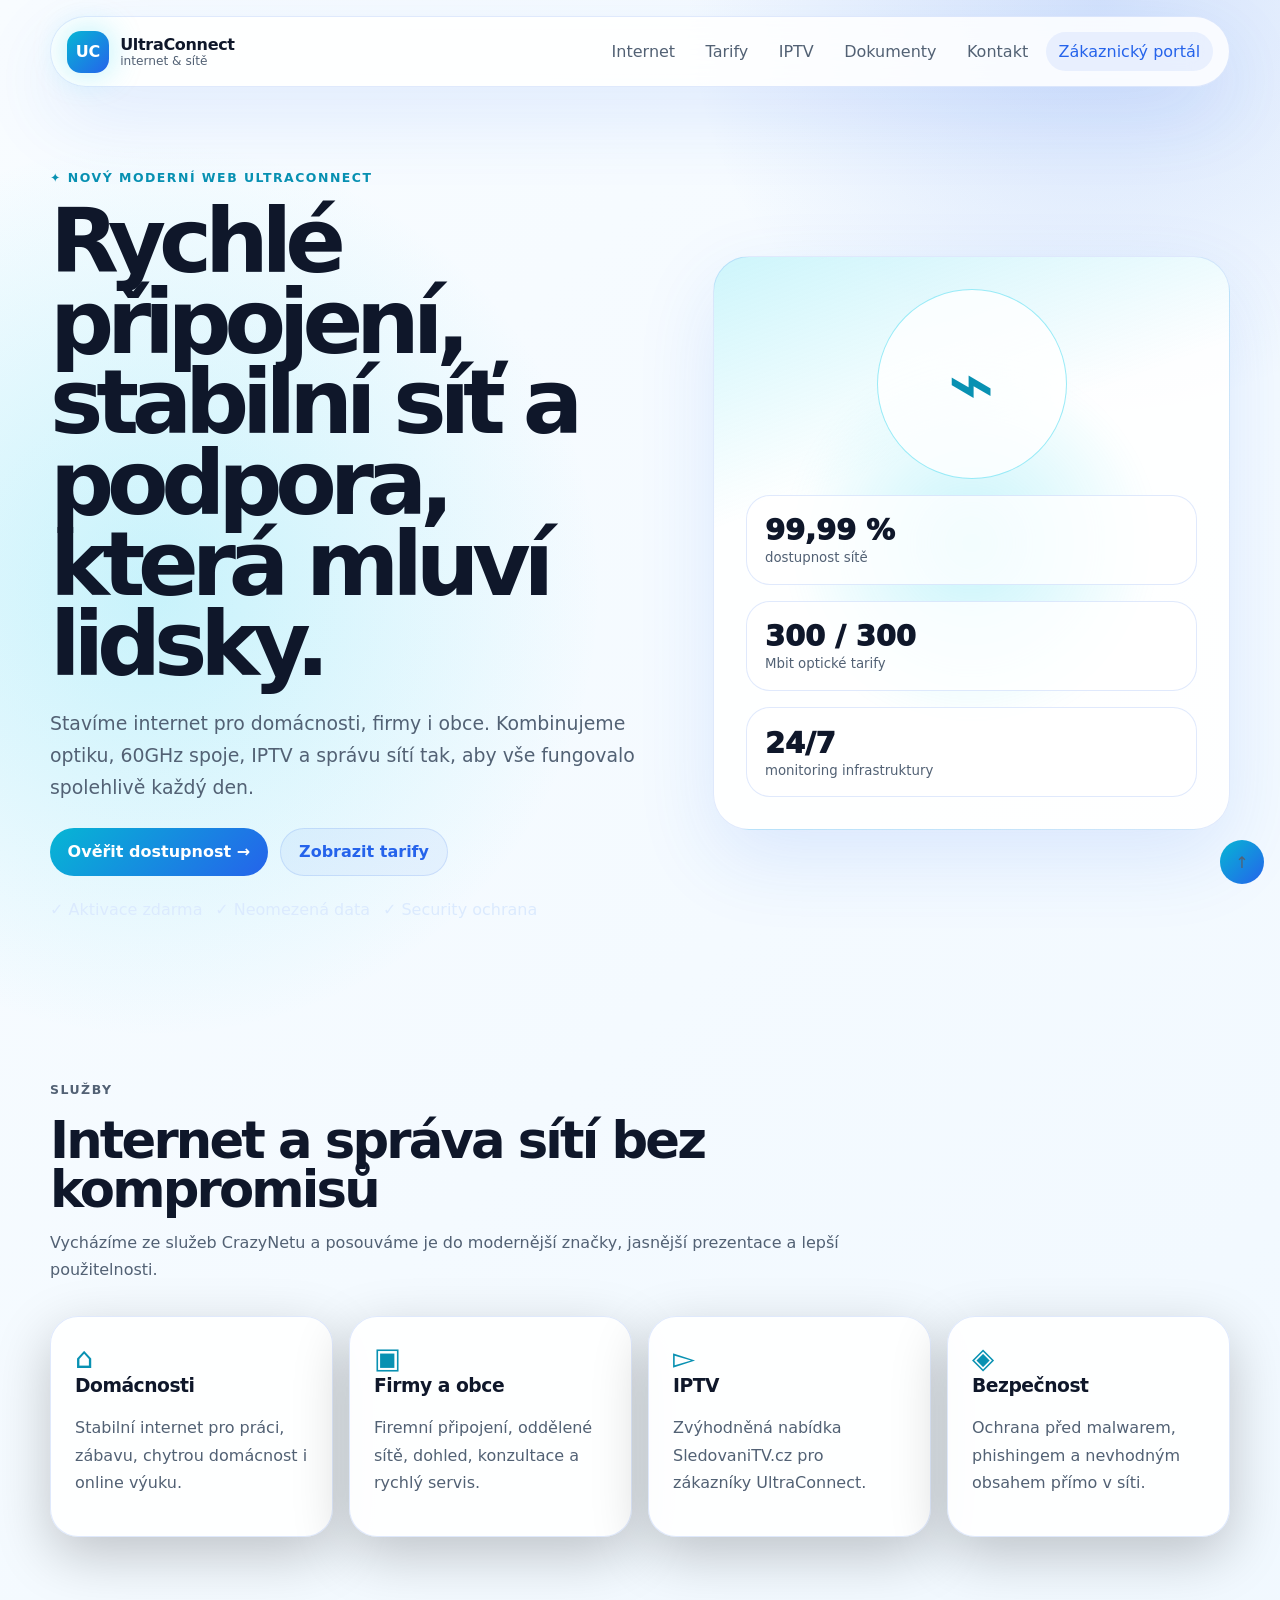
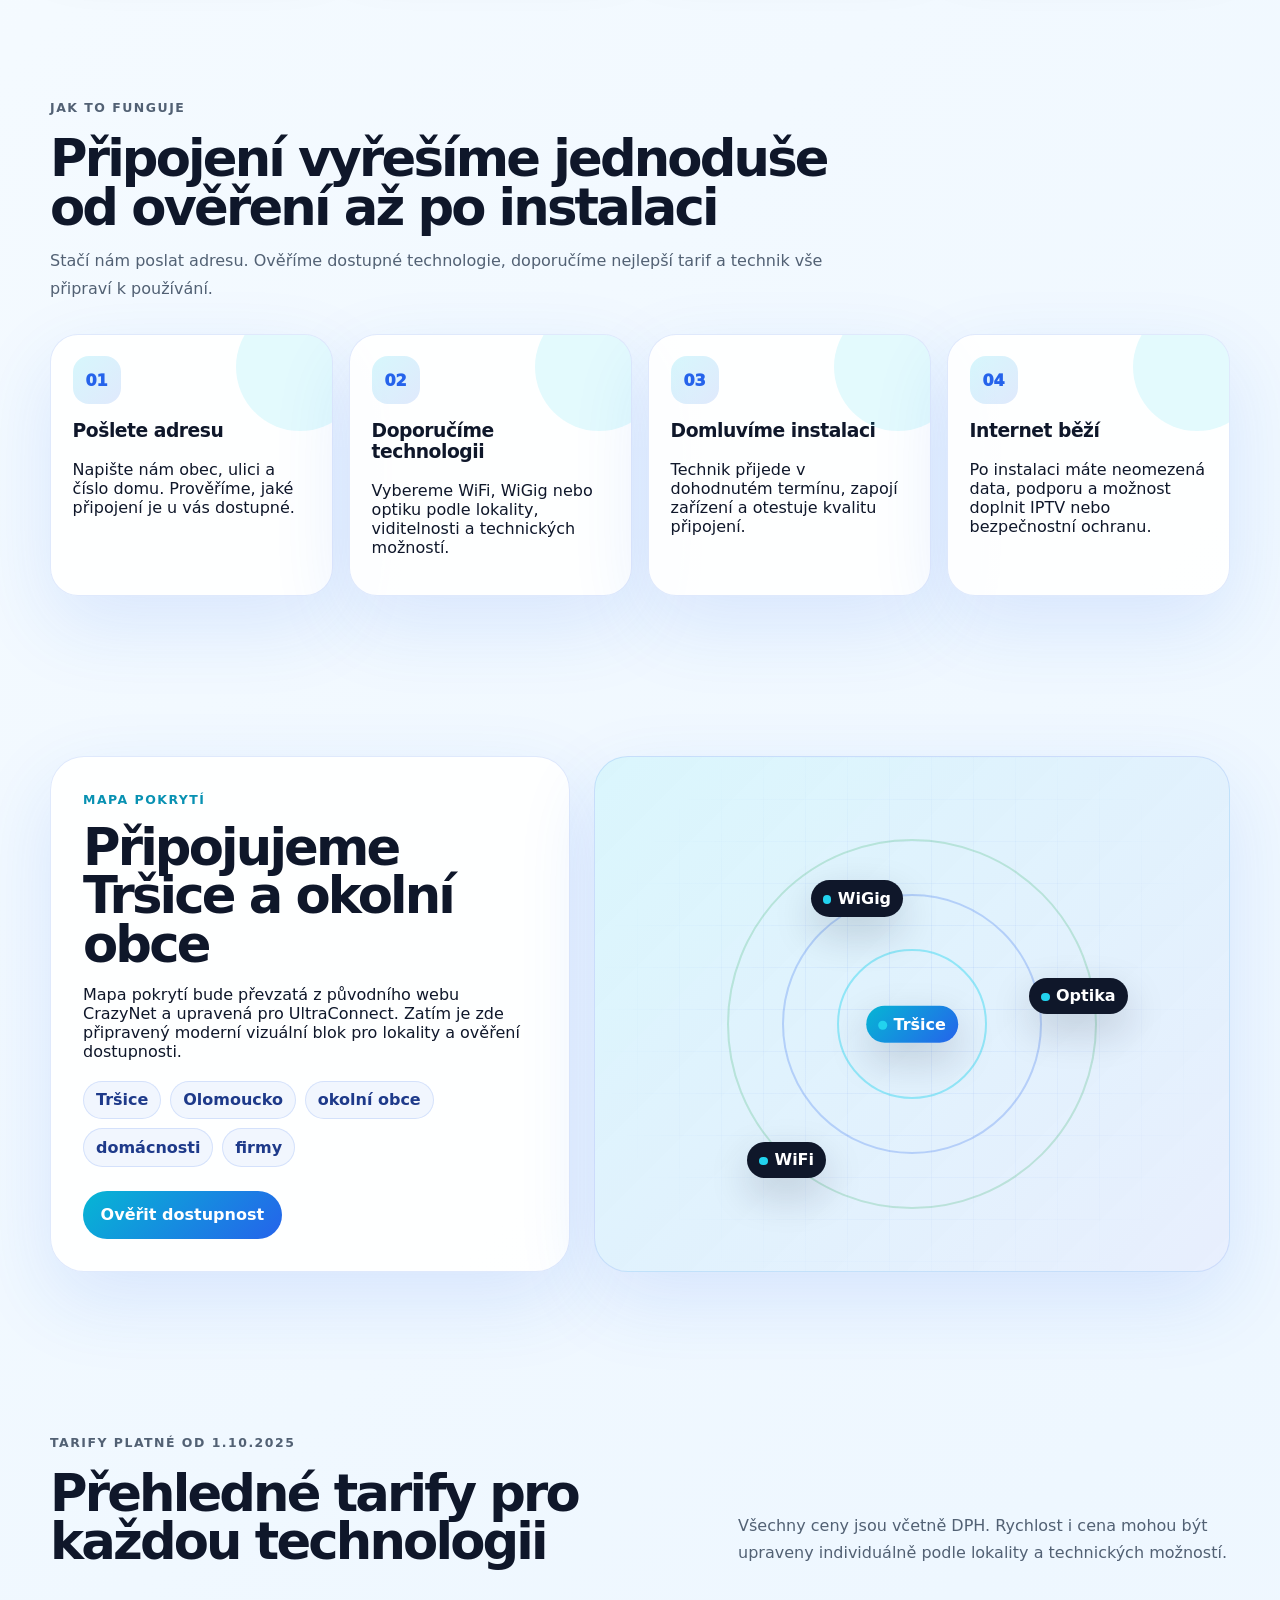
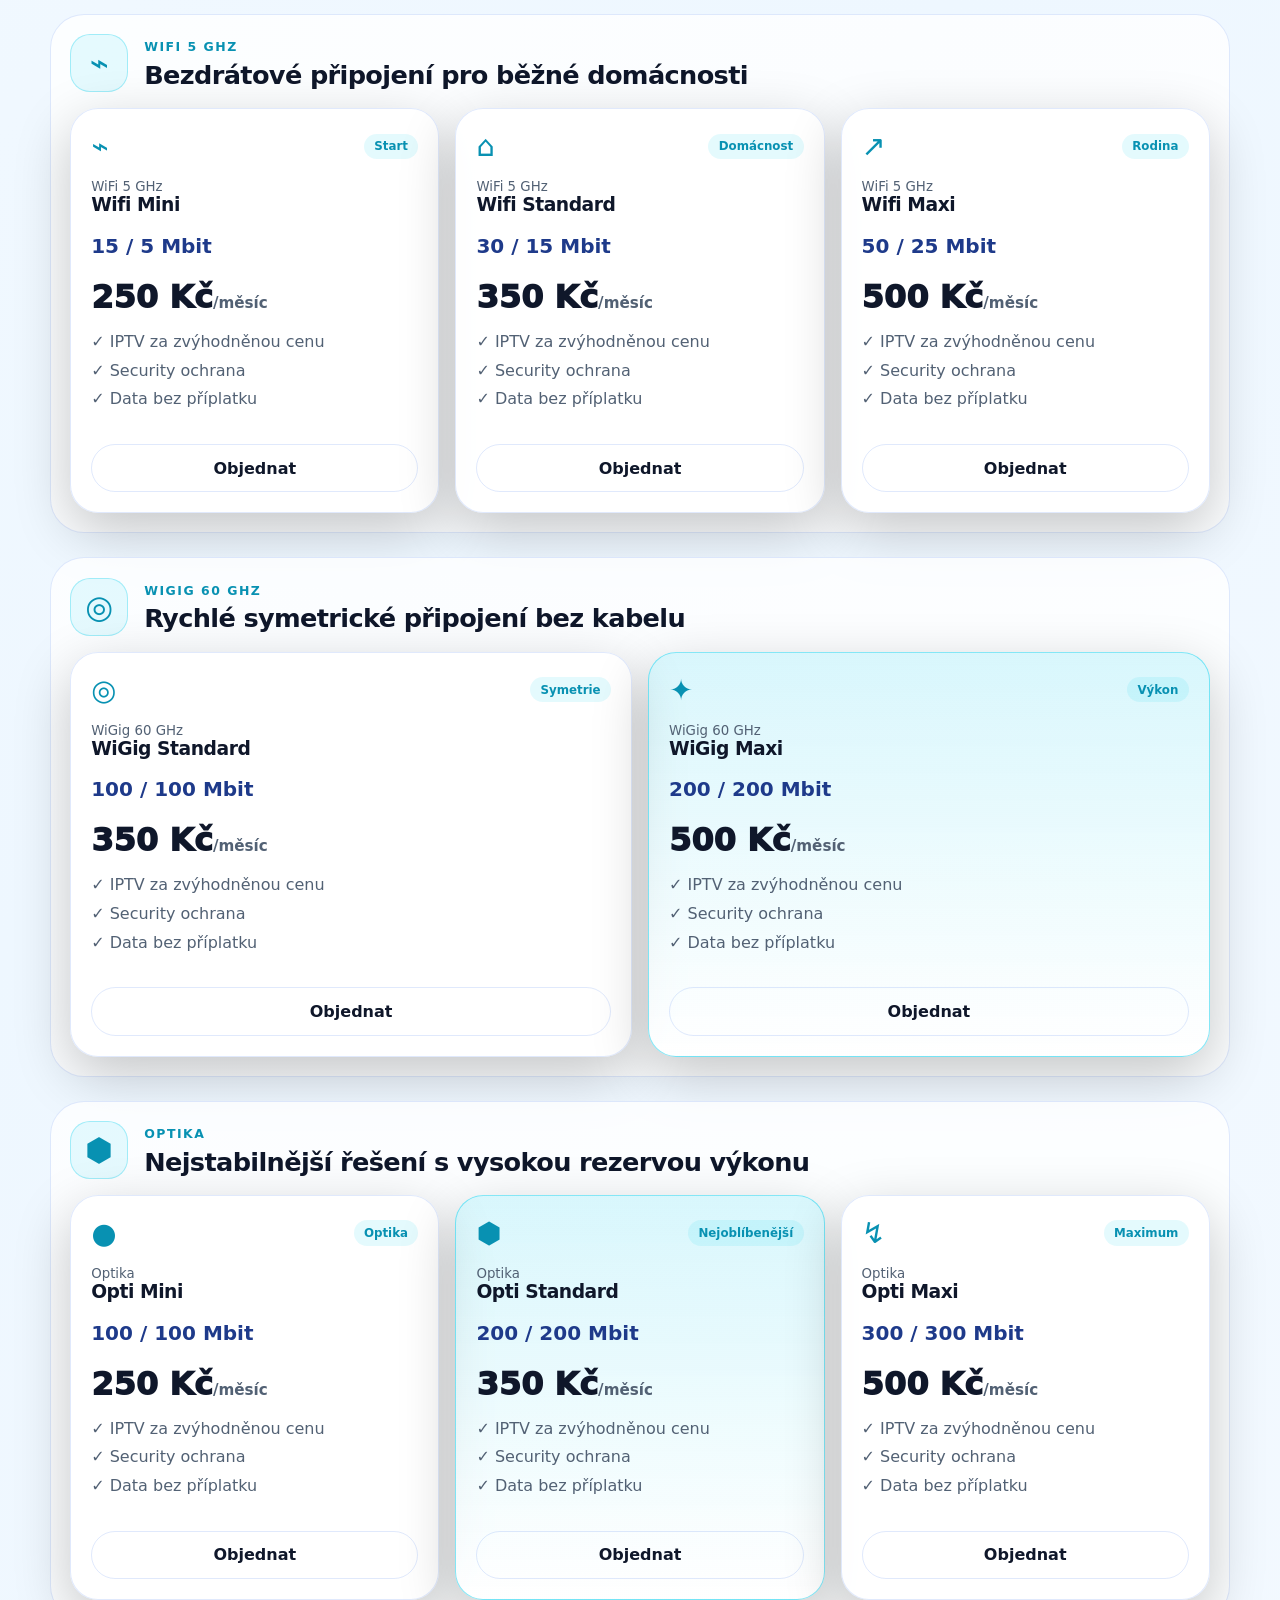
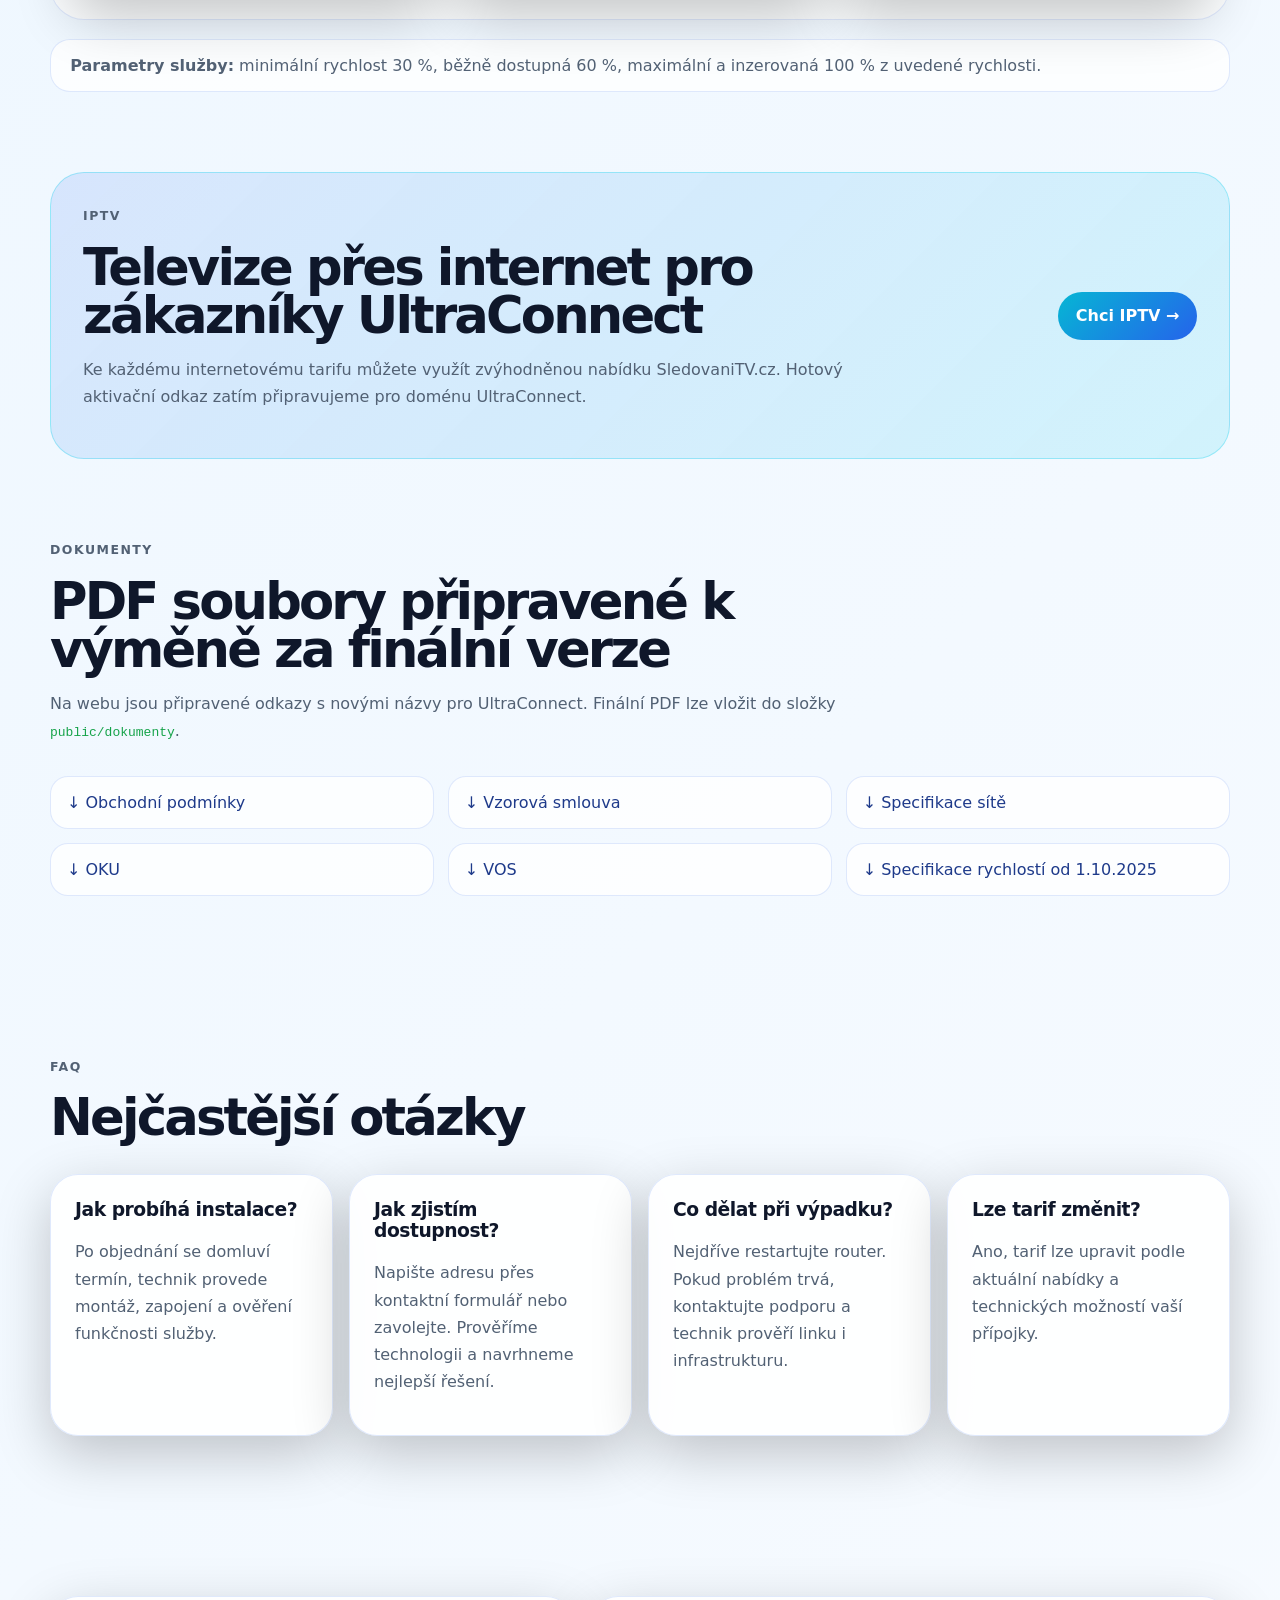
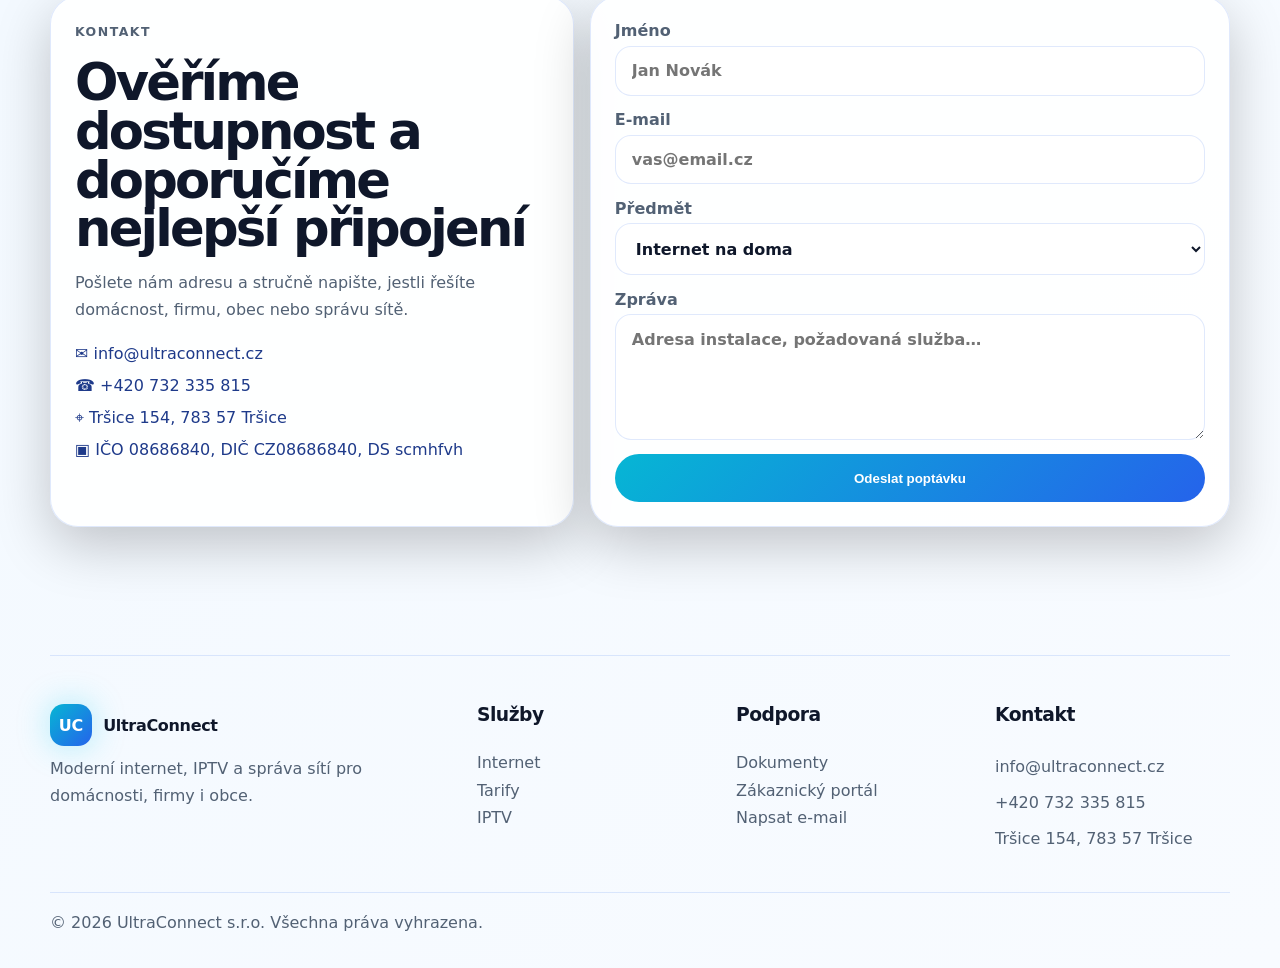
==== index.html @ f1889422 "Lighten design and add visual sections" ====
<!doctype html>
<html lang="cs">
<head>
  <meta charset="UTF-8" />
  <meta name="viewport" content="width=device-width, initial-scale=1.0" />
  <meta name="description" content="UltraConnect – rychlý internet, IPTV, správa sítí a servis pro domácnosti, firmy i obce." />
  <title>UltraConnect | Moderní internet a správa sítí</title>
  <link rel="stylesheet" href="assets/styles.css" />
  <script defer src="assets/main.js"></script>
</head>
<body>
  <header class="site-header">
    <a class="brand" href="#top" aria-label="UltraConnect úvod">
      <span class="brand-mark">UC</span>
      <span>
        <strong>UltraConnect</strong>
        <small>internet &amp; sítě</small>
      </span>
    </a>

    <button class="menu-toggle" type="button" aria-label="Otevřít menu" aria-expanded="false">☰</button>

    <nav aria-label="Hlavní navigace">
      <a href="#internet">Internet</a>
      <a href="#tarify">Tarify</a>
      <a href="#iptv">IPTV</a>
      <a href="#dokumenty">Dokumenty</a>
      <a href="#kontakt">Kontakt</a>
      <a class="portal-link" href="https://portal.ultraconnect.cz">Zákaznický portál</a>
    </nav>
  </header>

  <main>
    <section class="hero" id="top">
      <div class="hero-copy">
        <p class="eyebrow">✦ Nový moderní web UltraConnect</p>
        <h1>Rychlé připojení, stabilní síť a podpora, která mluví lidsky.</h1>
        <p class="lead">
          Stavíme internet pro domácnosti, firmy i obce. Kombinujeme optiku, 60GHz spoje,
          IPTV a správu sítí tak, aby vše fungovalo spolehlivě každý den.
        </p>

        <div class="hero-actions">
          <a class="button primary" href="#kontakt">Ověřit dostupnost →</a>
          <a class="button secondary" href="#tarify">Zobrazit tarify</a>
        </div>

        <div class="trust-row">
          <span>✓ Aktivace zdarma</span>
          <span>✓ Neomezená data</span>
          <span>✓ Security ochrana</span>
        </div>
      </div>

      <div class="hero-card">
        <div class="signal-orb">⌁</div>
        <div class="metric">
          <span>99,99 %</span>
          <small>dostupnost sítě</small>
        </div>
        <div class="metric">
          <span>300 / 300</span>
          <small>Mbit optické tarify</small>
        </div>
        <div class="metric">
          <span>24/7</span>
          <small>monitoring infrastruktury</small>
        </div>
      </div>
    </section>

    <section class="section" id="internet">
      <div class="section-heading">
        <p class="eyebrow">Služby</p>
        <h2>Internet a správa sítí bez kompromisů</h2>
        <p>
          Vycházíme ze služeb CrazyNetu a posouváme je do modernější značky,
          jasnější prezentace a lepší použitelnosti.
        </p>
      </div>

      <div class="service-grid">
        <article class="service-card">
          <span class="card-icon">⌂</span>
          <h3>Domácnosti</h3>
          <p>Stabilní internet pro práci, zábavu, chytrou domácnost i online výuku.</p>
        </article>

        <article class="service-card">
          <span class="card-icon">▣</span>
          <h3>Firmy a obce</h3>
          <p>Firemní připojení, oddělené sítě, dohled, konzultace a rychlý servis.</p>
        </article>

        <article class="service-card">
          <span class="card-icon">▻</span>
          <h3>IPTV</h3>
          <p>Zvýhodněná nabídka SledovaniTV.cz pro zákazníky UltraConnect.</p>
        </article>

        <article class="service-card">
          <span class="card-icon">◈</span>
          <h3>Bezpečnost</h3>
          <p>Ochrana před malwarem, phishingem a nevhodným obsahem přímo v síti.</p>
        </article>
      </div>
    </section>


    <section class="section process" id="postup">
      <div class="section-heading">
        <p class="eyebrow">Jak to funguje</p>
        <h2>Připojení vyřešíme jednoduše od ověření až po instalaci</h2>
        <p>Stačí nám poslat adresu. Ověříme dostupné technologie, doporučíme nejlepší tarif a technik vše připraví k používání.</p>
      </div>

      <div class="process-grid">
        <article>
          <span class="step-number">01</span>
          <h3>Pošlete adresu</h3>
          <p>Napište nám obec, ulici a číslo domu. Prověříme, jaké připojení je u vás dostupné.</p>
        </article>
        <article>
          <span class="step-number">02</span>
          <h3>Doporučíme technologii</h3>
          <p>Vybereme WiFi, WiGig nebo optiku podle lokality, viditelnosti a technických možností.</p>
        </article>
        <article>
          <span class="step-number">03</span>
          <h3>Domluvíme instalaci</h3>
          <p>Technik přijede v dohodnutém termínu, zapojí zařízení a otestuje kvalitu připojení.</p>
        </article>
        <article>
          <span class="step-number">04</span>
          <h3>Internet běží</h3>
          <p>Po instalaci máte neomezená data, podporu a možnost doplnit IPTV nebo bezpečnostní ochranu.</p>
        </article>
      </div>
    </section>

    <section class="section coverage" id="pokryti">
      <div class="coverage-copy">
        <p class="eyebrow">Mapa pokrytí</p>
        <h2>Připojujeme Tršice a okolní obce</h2>
        <p>
          Mapa pokrytí bude převzatá z původního webu CrazyNet a upravená pro UltraConnect.
          Zatím je zde připravený moderní vizuální blok pro lokality a ověření dostupnosti.
        </p>
        <div class="coverage-tags">
          <span>Tršice</span>
          <span>Olomoucko</span>
          <span>okolní obce</span>
          <span>domácnosti</span>
          <span>firmy</span>
        </div>
        <a class="button primary" href="#kontakt">Ověřit dostupnost</a>
      </div>

      <div class="coverage-map" aria-label="Ilustrační mapa pokrytí">
        <div class="map-grid"></div>
        <span class="map-pin main">Tršice</span>
        <span class="map-pin north">WiGig</span>
        <span class="map-pin east">Optika</span>
        <span class="map-pin south">WiFi</span>
        <div class="coverage-ring ring-one"></div>
        <div class="coverage-ring ring-two"></div>
        <div class="coverage-ring ring-three"></div>
      </div>
    </section>

    <section class="section tariffs" id="tarify">
      <div class="section-heading split">
        <div>
          <p class="eyebrow">Tarify platné od 1.10.2025</p>
          <h2>Přehledné tarify pro každou technologii</h2>
        </div>
        <p>
          Všechny ceny jsou včetně DPH. Rychlost i cena mohou být upraveny individuálně
          podle lokality a technických možností.
        </p>
      </div>

      <div class="tariff-groups">
  <section class="plan-category">
    <div class="category-heading">
      <span class="category-icon">⌁</span>
      <div>
        <p class="eyebrow">WiFi 5 GHz</p>
        <h3>Bezdrátové připojení pro běžné domácnosti</h3>
      </div>
    </div>

    <div class="plan-grid">
      <article class="plan-card">
        <div class="plan-top"><span class="plan-icon">⌁</span><span>Start</span></div>
        <small>WiFi 5 GHz</small>
        <h3>Wifi Mini</h3>
        <p class="speed">15 / 5 Mbit</p>
        <p class="price">250 Kč<span>/měsíc</span></p>
        <ul>
          <li>✓ IPTV za zvýhodněnou cenu</li>
          <li>✓ Security ochrana</li>
          <li>✓ Data bez příplatku</li>
        </ul>
        <a href="#kontakt" class="button compact">Objednat</a>
      </article>

      <article class="plan-card">
        <div class="plan-top"><span class="plan-icon">⌂</span><span>Domácnost</span></div>
        <small>WiFi 5 GHz</small>
        <h3>Wifi Standard</h3>
        <p class="speed">30 / 15 Mbit</p>
        <p class="price">350 Kč<span>/měsíc</span></p>
        <ul>
          <li>✓ IPTV za zvýhodněnou cenu</li>
          <li>✓ Security ochrana</li>
          <li>✓ Data bez příplatku</li>
        </ul>
        <a href="#kontakt" class="button compact">Objednat</a>
      </article>

      <article class="plan-card">
        <div class="plan-top"><span class="plan-icon">↗</span><span>Rodina</span></div>
        <small>WiFi 5 GHz</small>
        <h3>Wifi Maxi</h3>
        <p class="speed">50 / 25 Mbit</p>
        <p class="price">500 Kč<span>/měsíc</span></p>
        <ul>
          <li>✓ IPTV za zvýhodněnou cenu</li>
          <li>✓ Security ochrana</li>
          <li>✓ Data bez příplatku</li>
        </ul>
        <a href="#kontakt" class="button compact">Objednat</a>
      </article>
    </div>
  </section>

  <section class="plan-category">
    <div class="category-heading">
      <span class="category-icon">◎</span>
      <div>
        <p class="eyebrow">WiGig 60 GHz</p>
        <h3>Rychlé symetrické připojení bez kabelu</h3>
      </div>
    </div>

    <div class="plan-grid two">
      <article class="plan-card">
        <div class="plan-top"><span class="plan-icon">◎</span><span>Symetrie</span></div>
        <small>WiGig 60 GHz</small>
        <h3>WiGig Standard</h3>
        <p class="speed">100 / 100 Mbit</p>
        <p class="price">350 Kč<span>/měsíc</span></p>
        <ul>
          <li>✓ IPTV za zvýhodněnou cenu</li>
          <li>✓ Security ochrana</li>
          <li>✓ Data bez příplatku</li>
        </ul>
        <a href="#kontakt" class="button compact">Objednat</a>
      </article>

      <article class="plan-card featured">
        <div class="plan-top"><span class="plan-icon">✦</span><span>Výkon</span></div>
        <small>WiGig 60 GHz</small>
        <h3>WiGig Maxi</h3>
        <p class="speed">200 / 200 Mbit</p>
        <p class="price">500 Kč<span>/měsíc</span></p>
        <ul>
          <li>✓ IPTV za zvýhodněnou cenu</li>
          <li>✓ Security ochrana</li>
          <li>✓ Data bez příplatku</li>
        </ul>
        <a href="#kontakt" class="button compact">Objednat</a>
      </article>
    </div>
  </section>

  <section class="plan-category">
    <div class="category-heading">
      <span class="category-icon">⬢</span>
      <div>
        <p class="eyebrow">Optika</p>
        <h3>Nejstabilnější řešení s vysokou rezervou výkonu</h3>
      </div>
    </div>

    <div class="plan-grid">
      <article class="plan-card">
        <div class="plan-top"><span class="plan-icon">●</span><span>Optika</span></div>
        <small>Optika</small>
        <h3>Opti Mini</h3>
        <p class="speed">100 / 100 Mbit</p>
        <p class="price">250 Kč<span>/měsíc</span></p>
        <ul>
          <li>✓ IPTV za zvýhodněnou cenu</li>
          <li>✓ Security ochrana</li>
          <li>✓ Data bez příplatku</li>
        </ul>
        <a href="#kontakt" class="button compact">Objednat</a>
      </article>

      <article class="plan-card featured">
        <div class="plan-top"><span class="plan-icon">⬢</span><span>Nejoblíbenější</span></div>
        <small>Optika</small>
        <h3>Opti Standard</h3>
        <p class="speed">200 / 200 Mbit</p>
        <p class="price">350 Kč<span>/měsíc</span></p>
        <ul>
          <li>✓ IPTV za zvýhodněnou cenu</li>
          <li>✓ Security ochrana</li>
          <li>✓ Data bez příplatku</li>
        </ul>
        <a href="#kontakt" class="button compact">Objednat</a>
      </article>

      <article class="plan-card">
        <div class="plan-top"><span class="plan-icon">↯</span><span>Maximum</span></div>
        <small>Optika</small>
        <h3>Opti Maxi</h3>
        <p class="speed">300 / 300 Mbit</p>
        <p class="price">500 Kč<span>/měsíc</span></p>
        <ul>
          <li>✓ IPTV za zvýhodněnou cenu</li>
          <li>✓ Security ochrana</li>
          <li>✓ Data bez příplatku</li>
        </ul>
        <a href="#kontakt" class="button compact">Objednat</a>
      </article>
    </div>
  </section>
</div>

      <div class="notice">
        <strong>Parametry služby:</strong> minimální rychlost 30 %, běžně dostupná 60 %,
        maximální a inzerovaná 100 % z uvedené rychlosti.
      </div>
    </section>

    <section class="section highlight" id="iptv">
      <div>
        <p class="eyebrow">IPTV</p>
        <h2>Televize přes internet pro zákazníky UltraConnect</h2>
        <p>
          Ke každému internetovému tarifu můžete využít zvýhodněnou nabídku SledovaniTV.cz.
          Hotový aktivační odkaz zatím připravujeme pro doménu UltraConnect.
        </p>
      </div>
      <a class="button primary" href="#kontakt">Chci IPTV →</a>
    </section>

    <section class="section" id="dokumenty">
      <div class="section-heading">
        <p class="eyebrow">Dokumenty</p>
        <h2>PDF soubory připravené k výměně za finální verze</h2>
        <p>
          Na webu jsou připravené odkazy s novými názvy pro UltraConnect.
          Finální PDF lze vložit do složky <code>public/dokumenty</code>.
        </p>
      </div>

      <div class="documents">
        <a href="public/dokumenty/obchodni-podminky.pdf">↓ Obchodní podmínky</a>
        <a href="public/dokumenty/vzorova-smlouva.pdf">↓ Vzorová smlouva</a>
        <a href="public/dokumenty/specifikace-site.pdf">↓ Specifikace sítě</a>
        <a href="public/dokumenty/oku.pdf">↓ OKU</a>
        <a href="public/dokumenty/vseobecne-obchodni-smluvni-podminky.pdf">↓ VOS</a>
        <a href="public/dokumenty/specifikace-rychlosti-od-1-10-2025.pdf">↓ Specifikace rychlostí od 1.10.2025</a>
      </div>
    </section>

    <section class="section faq">
      <div class="section-heading">
        <p class="eyebrow">FAQ</p>
        <h2>Nejčastější otázky</h2>
      </div>

      <div class="faq-grid">
        <article>
          <h3>Jak probíhá instalace?</h3>
          <p>Po objednání se domluví termín, technik provede montáž, zapojení a ověření funkčnosti služby.</p>
        </article>

        <article>
          <h3>Jak zjistím dostupnost?</h3>
          <p>Napište adresu přes kontaktní formulář nebo zavolejte. Prověříme technologii a navrhneme nejlepší řešení.</p>
        </article>

        <article>
          <h3>Co dělat při výpadku?</h3>
          <p>Nejdříve restartujte router. Pokud problém trvá, kontaktujte podporu a technik prověří linku i infrastrukturu.</p>
        </article>

        <article>
          <h3>Lze tarif změnit?</h3>
          <p>Ano, tarif lze upravit podle aktuální nabídky a technických možností vaší přípojky.</p>
        </article>
      </div>
    </section>

    <section class="section contact" id="kontakt">
      <div class="contact-card">
        <p class="eyebrow">Kontakt</p>
        <h2>Ověříme dostupnost a doporučíme nejlepší připojení</h2>
        <p>
          Pošlete nám adresu a stručně napište, jestli řešíte domácnost, firmu,
          obec nebo správu sítě.
        </p>

        <div class="contact-list">
          <a href="mailto:info@ultraconnect.cz">✉ info@ultraconnect.cz</a>
          <a href="tel:+420732335815">☎ +420 732 335 815</a>
          <span>⌖ Tršice 154, 783 57 Tršice</span>
          <span>▣ IČO 08686840, DIČ CZ08686840, DS scmhfvh</span>
        </div>
      </div>

      <form class="contact-form" name="kontakt" method="post">
        <label>Jméno<input name="jmeno" type="text" placeholder="Jan Novák" required /></label>
        <label>E-mail<input name="email" type="email" placeholder="vas@email.cz" required /></label>
        <label>
          Předmět
          <select name="predmet">
            <option>Internet na doma</option>
            <option>Internet pro firmy</option>
            <option>Správa sítí</option>
            <option>IPTV</option>
            <option>Ostatní</option>
          </select>
        </label>
        <label>Zpráva<textarea name="zprava" rows="5" placeholder="Adresa instalace, požadovaná služba…" required></textarea></label>
        <button class="button primary" type="submit">Odeslat poptávku</button>
      </form>
    </section>
  </main>

  <footer>
    <div>
      <a class="brand footer-brand" href="#top">
        <span class="brand-mark">UC</span>
        <strong>UltraConnect</strong>
      </a>
      <p>Moderní internet, IPTV a správa sítí pro domácnosti, firmy i obce.</p>
    </div>

    <div>
      <h3>Služby</h3>
      <a href="#internet">Internet</a>
      <a href="#tarify">Tarify</a>
      <a href="#iptv">IPTV</a>
    </div>

    <div>
      <h3>Podpora</h3>
      <a href="#dokumenty">Dokumenty</a>
      <a href="https://portal.ultraconnect.cz">Zákaznický portál</a>
      <a href="mailto:info@ultraconnect.cz">Napsat e-mail</a>
    </div>

    <div>
      <h3>Kontakt</h3>
      <span>info@ultraconnect.cz</span>
      <span>+420 732 335 815</span>
      <span>Tršice 154, 783 57 Tršice</span>
    </div>

    <p class="copyright">© 2026 UltraConnect s.r.o. Všechna práva vyhrazena.</p>
    <a class="to-top" href="#top" aria-label="Zpět nahoru">↑</a>
  </footer>
</body>
</html>
---- assets/styles.css ----
:root {
  color-scheme: dark;
  font-family: Inter, ui-sans-serif, system-ui, -apple-system, BlinkMacSystemFont, "Segoe UI", sans-serif;
  --bg: #050712;
  --panel: rgba(15, 23, 42, 0.78);
  --text: #f8fafc;
  --muted: #a7b0c5;
  --cyan: #22d3ee;
  --blue: #2563eb;
  --lime: #a3e635;
  --line: rgba(148, 163, 184, 0.2);
  --shadow: 0 28px 80px rgba(0, 0, 0, 0.42);
}

* {
  box-sizing: border-box;
}

html {
  scroll-behavior: smooth;
}

body {
  margin: 0;
  background:
    radial-gradient(circle at 12% 10%, rgba(37, 99, 235, 0.35), transparent 28rem),
    radial-gradient(circle at 90% 0%, rgba(34, 211, 238, 0.22), transparent 24rem),
    linear-gradient(135deg, #020617 0%, #07111f 48%, #071827 100%);
  color: var(--text);
}

a {
  color: inherit;
  text-decoration: none;
}

code {
  color: var(--lime);
}

.site-header {
  position: sticky;
  top: 0;
  z-index: 20;
  display: flex;
  align-items: center;
  justify-content: space-between;
  gap: 1rem;
  width: min(1180px, calc(100% - 2rem));
  margin: 1rem auto 0;
  padding: 0.85rem 1rem;
  border: 1px solid var(--line);
  border-radius: 999px;
  background: rgba(2, 6, 23, 0.76);
  backdrop-filter: blur(18px);
  box-shadow: var(--shadow);
}

.brand {
  display: inline-flex;
  align-items: center;
  gap: 0.7rem;
}

.brand-mark {
  display: grid;
  place-items: center;
  width: 42px;
  height: 42px;
  border-radius: 14px;
  background: linear-gradient(135deg, var(--cyan), var(--blue));
  color: white;
  font-weight: 900;
  box-shadow: 0 0 32px rgba(34, 211, 238, 0.35);
}

.brand strong {
  display: block;
  letter-spacing: -0.02em;
}

.brand small {
  display: block;
  color: var(--muted);
  font-size: 0.76rem;
}

nav {
  display: flex;
  align-items: center;
  gap: 0.3rem;
}

nav a {
  color: var(--muted);
  padding: 0.65rem 0.8rem;
  border-radius: 999px;
  transition: 180ms ease;
}

nav a:hover,
.portal-link {
  color: var(--text);
  background: rgba(148, 163, 184, 0.12);
}

.menu-toggle {
  display: none;
  border: 0;
  background: transparent;
  color: white;
  font-size: 1.4rem;
}

main {
  overflow: hidden;
}

.hero,
.section {
  width: min(1180px, calc(100% - 2rem));
  margin-inline: auto;
}

.hero {
  display: grid;
  grid-template-columns: minmax(0, 1.1fr) minmax(320px, 0.9fr);
  gap: 2rem;
  align-items: center;
  min-height: 760px;
  padding: 5rem 0;
}

.eyebrow {
  display: inline-flex;
  align-items: center;
  gap: 0.45rem;
  margin: 0 0 1rem;
  color: var(--cyan);
  font-weight: 800;
  text-transform: uppercase;
  letter-spacing: 0.12em;
  font-size: 0.78rem;
}

h1,
h2,
h3,
p {
  margin-top: 0;
}

h1 {
  font-size: clamp(3rem, 7vw, 6.5rem);
  line-height: 0.9;
  letter-spacing: -0.08em;
  margin-bottom: 1.4rem;
}

h2 {
  font-size: clamp(2rem, 4vw, 3.6rem);
  line-height: 0.95;
  letter-spacing: -0.055em;
  margin-bottom: 1rem;
}

h3 {
  letter-spacing: -0.025em;
}

.lead,
.section-heading p,
.highlight p,
.contact-card p,
.service-card p,
.faq p,
footer p,
footer span {
  color: var(--muted);
  line-height: 1.7;
}

.lead {
  max-width: 650px;
  font-size: 1.18rem;
}

.hero-actions,
.trust-row {
  display: flex;
  align-items: center;
  flex-wrap: wrap;
  gap: 0.8rem;
  margin-top: 1.5rem;
}

.trust-row span {
  display: inline-flex;
  align-items: center;
  gap: 0.35rem;
  color: #dbeafe;
}

.button {
  display: inline-flex;
  align-items: center;
  justify-content: center;
  gap: 0.45rem;
  min-height: 48px;
  padding: 0.85rem 1.1rem;
  border: 1px solid var(--line);
  border-radius: 999px;
  font-weight: 850;
  transition: transform 180ms ease, border-color 180ms ease, background 180ms ease;
}

.button:hover {
  transform: translateY(-2px);
  border-color: rgba(34, 211, 238, 0.5);
}

.button.primary {
  background: linear-gradient(135deg, var(--cyan), var(--blue));
  color: white;
  border: 0;
}

.button.secondary {
  background: rgba(255, 255, 255, 0.06);
  color: var(--text);
}

.button.compact {
  width: 100%;
  min-height: 42px;
  margin-top: auto;
}

.hero-card {
  position: relative;
  display: grid;
  gap: 1rem;
  padding: 2rem;
  min-height: 520px;
  border: 1px solid var(--line);
  border-radius: 36px;
  background:
    linear-gradient(160deg, rgba(34, 211, 238, 0.16), transparent 36%),
    rgba(15, 23, 42, 0.74);
  box-shadow: var(--shadow);
  overflow: hidden;
}

.hero-card::before {
  content: '';
  position: absolute;
  inset: 12%;
  border-radius: 999px;
  background: radial-gradient(circle, rgba(34, 211, 238, 0.25), transparent 63%);
  filter: blur(8px);
}

.signal-orb {
  position: relative;
  align-self: center;
  justify-self: center;
  display: grid;
  place-items: center;
  width: 190px;
  height: 190px;
  border: 1px solid rgba(34, 211, 238, 0.45);
  border-radius: 50%;
  background: rgba(2, 6, 23, 0.55);
  color: var(--cyan);
  font-size: 5rem;
}

.metric {
  position: relative;
  padding: 1.1rem;
  border: 1px solid var(--line);
  border-radius: 24px;
  background: rgba(2, 6, 23, 0.55);
}

.metric span {
  display: block;
  font-size: 1.8rem;
  font-weight: 950;
}

.metric small {
  color: var(--muted);
}

.section {
  padding: 5rem 0;
}

.section-heading {
  max-width: 820px;
  margin-bottom: 2rem;
}

.section-heading.split {
  display: grid;
  grid-template-columns: 1fr 0.75fr;
  gap: 2rem;
  max-width: none;
  align-items: end;
}

.service-grid,
.faq-grid {
  display: grid;
  grid-template-columns: repeat(4, 1fr);
  gap: 1rem;
}

.service-card,
.faq article,
.plan-card,
.contact-card,
.contact-form {
  border: 1px solid var(--line);
  background: var(--panel);
  border-radius: 28px;
  box-shadow: 0 18px 55px rgba(0, 0, 0, 0.22);
}

.service-card,
.faq article {
  padding: 1.5rem;
}

.card-icon,
.plan-icon {
  color: var(--cyan);
  font-size: 1.8rem;
}

.tariff-groups {
  display: grid;
  gap: 1.5rem;
}

.plan-category {
  padding: 1.2rem;
  border: 1px solid var(--line);
  border-radius: 34px;
  background:
    linear-gradient(135deg, rgba(34, 211, 238, 0.08), transparent 34%),
    rgba(2, 6, 23, 0.28);
}

.category-heading {
  display: flex;
  align-items: center;
  gap: 1rem;
  margin-bottom: 1rem;
}

.category-heading .eyebrow {
  margin-bottom: 0.35rem;
}

.category-heading h3 {
  margin-bottom: 0;
  font-size: clamp(1.35rem, 2vw, 2rem);
}

.category-icon {
  display: grid;
  place-items: center;
  width: 58px;
  height: 58px;
  flex: 0 0 auto;
  border: 1px solid rgba(34, 211, 238, 0.35);
  border-radius: 20px;
  background: rgba(34, 211, 238, 0.1);
  color: var(--cyan);
  font-size: 2rem;
}

.plan-grid {
  display: grid;
  grid-template-columns: repeat(3, 1fr);
  gap: 1rem;
}

.plan-grid.two {
  grid-template-columns: repeat(2, minmax(0, 1fr));
}


.plan-card {
  display: flex;
  flex-direction: column;
  min-height: 405px;
  padding: 1.25rem;
}

.plan-card.featured {
  border-color: rgba(34, 211, 238, 0.55);
  background: linear-gradient(180deg, rgba(34, 211, 238, 0.13), rgba(15, 23, 42, 0.82));
}

.plan-top {
  display: flex;
  align-items: center;
  justify-content: space-between;
  margin-bottom: 1rem;
}

.plan-top span:last-child {
  padding: 0.35rem 0.65rem;
  border-radius: 999px;
  background: rgba(34, 211, 238, 0.12);
  color: var(--cyan);
  font-size: 0.74rem;
  font-weight: 850;
}

.plan-card small {
  color: var(--muted);
}

.speed {
  color: #dbeafe;
  font-weight: 800;
  font-size: 1.25rem;
}

.price {
  font-size: 2rem;
  font-weight: 950;
  margin-bottom: 1rem;
}

.price span {
  color: var(--muted);
  font-size: 0.95rem;
  font-weight: 650;
}

ul {
  display: grid;
  gap: 0.6rem;
  padding: 0;
  margin: 0 0 1rem;
  list-style: none;
  color: var(--muted);
}

li {
  display: flex;
  gap: 0.45rem;
  align-items: center;
}

.notice {
  margin-top: 1.2rem;
  padding: 1rem 1.2rem;
  border: 1px solid var(--line);
  border-radius: 20px;
  color: var(--muted);
  background: rgba(2, 6, 23, 0.42);
}

.highlight {
  display: flex;
  align-items: center;
  justify-content: space-between;
  gap: 2rem;
  padding: 2rem;
  border: 1px solid rgba(34, 211, 238, 0.35);
  border-radius: 34px;
  background: linear-gradient(135deg, rgba(37, 99, 235, 0.32), rgba(34, 211, 238, 0.14));
}

.highlight div {
  max-width: 760px;
}

.documents {
  display: grid;
  grid-template-columns: repeat(3, 1fr);
  gap: 0.85rem;
}

.documents a {
  display: flex;
  align-items: center;
  gap: 0.65rem;
  padding: 1rem;
  border: 1px solid var(--line);
  border-radius: 18px;
  background: rgba(15, 23, 42, 0.72);
  color: #dbeafe;
}

.contact {
  display: grid;
  grid-template-columns: 0.9fr 1.1fr;
  gap: 1rem;
}

.contact-card,
.contact-form {
  padding: 1.5rem;
}

.contact-list {
  display: grid;
  gap: 0.8rem;
  margin-top: 1.3rem;
}

.contact-list a,
.contact-list span {
  display: flex;
  align-items: center;
  gap: 0.55rem;
  color: #dbeafe;
}

.contact-form {
  display: grid;
  gap: 0.9rem;
}

label {
  display: grid;
  gap: 0.35rem;
  color: var(--muted);
  font-weight: 700;
}

input,
select,
textarea {
  width: 100%;
  border: 1px solid var(--line);
  border-radius: 16px;
  background: rgba(2, 6, 23, 0.62);
  color: var(--text);
  padding: 0.9rem 1rem;
  font: inherit;
}

textarea {
  resize: vertical;
}

footer {
  position: relative;
  display: grid;
  grid-template-columns: 1.2fr repeat(3, 0.7fr);
  gap: 1.5rem;
  width: min(1180px, calc(100% - 2rem));
  margin: 3rem auto 0;
  padding: 3rem 0 2rem;
  border-top: 1px solid var(--line);
}

footer div {
  display: grid;
  align-content: start;
  gap: 0.55rem;
}

footer a,
footer span {
  color: var(--muted);
}

.footer-brand {
  color: var(--text);
}

.copyright {
  grid-column: 1 / -1;
  border-top: 1px solid var(--line);
  padding-top: 1rem;
  margin: 1rem 0 0;
}

.to-top {
  position: fixed;
  right: 1rem;
  bottom: 1rem;
  display: grid;
  place-items: center;
  width: 44px;
  height: 44px;
  border-radius: 50%;
  background: linear-gradient(135deg, var(--cyan), var(--blue));
}

@media (max-width: 980px) {
  .menu-toggle {
    display: inline-flex;
  }

  nav {
    position: absolute;
    top: calc(100% + 0.7rem);
    right: 0;
    display: none;
    flex-direction: column;
    align-items: stretch;
    min-width: 230px;
    padding: 0.7rem;
    border: 1px solid var(--line);
    border-radius: 24px;
    background: rgba(2, 6, 23, 0.95);
  }

  nav.open {
    display: flex;
  }

  .hero,
  .section-heading.split,
  .contact {
    grid-template-columns: 1fr;
  }

  .hero {
    min-height: auto;
    padding-top: 4rem;
  }

  .service-grid,
  .plan-grid,
  .plan-grid.two {
    grid-template-columns: repeat(2, 1fr);
}

  .documents,
  footer {
    grid-template-columns: 1fr 1fr;
  }
}

@media (max-width: 640px) {
  .site-header {
    border-radius: 24px;
  }

  .brand small {
    display: none;
  }

  .hero-card {
    min-height: 420px;
  }

  .service-grid,
  .plan-grid,
  .plan-grid.two,
  .faq-grid,
  .documents,
  footer {
    grid-template-columns: 1fr;
}

  .highlight {
    align-items: stretch;
    flex-direction: column;
  }
}

/* Light refresh for UltraConnect */
:root {
  color-scheme: light;
  --bg: #f4f9ff;
  --panel: rgba(255, 255, 255, 0.88);
  --text: #0f172a;
  --muted: #526174;
  --cyan: #0891b2;
  --blue: #2563eb;
  --lime: #16a34a;
  --line: rgba(37, 99, 235, 0.14);
  --shadow: 0 28px 80px rgba(37, 99, 235, 0.12);
}

body {
  background:
    radial-gradient(circle at 12% 8%, rgba(34, 211, 238, 0.22), transparent 28rem),
    radial-gradient(circle at 86% 0%, rgba(37, 99, 235, 0.16), transparent 26rem),
    linear-gradient(135deg, #f8fcff 0%, #eef7ff 48%, #f8fbff 100%);
  color: var(--text);
}

.site-header {
  background: rgba(255, 255, 255, 0.82);
}

nav a {
  color: #526174;
}

nav a:hover,
.portal-link {
  color: var(--blue);
  background: rgba(37, 99, 235, 0.08);
}

.menu-toggle {
  color: var(--text);
}

.brand-mark,
.button.primary,
.to-top {
  background: linear-gradient(135deg, #06b6d4, #2563eb);
}

.hero-card,
.service-card,
.faq article,
.plan-card,
.contact-card,
.contact-form {
  background: rgba(255, 255, 255, 0.9);
}

.hero-card {
  background:
    linear-gradient(160deg, rgba(34, 211, 238, 0.22), transparent 36%),
    rgba(255, 255, 255, 0.86);
}

.metric,
.plan-category,
.notice,
.documents a {
  background: rgba(255, 255, 255, 0.78);
}

.signal-orb {
  background: rgba(255, 255, 255, 0.8);
}

.plan-card.featured {
  background: linear-gradient(180deg, rgba(34, 211, 238, 0.16), rgba(255, 255, 255, 0.92));
}

.button.secondary {
  background: rgba(37, 99, 235, 0.06);
  color: var(--blue);
}

.speed,
.documents a,
.contact-list a,
.contact-list span {
  color: #1e3a8a;
}

input,
select,
textarea {
  background: rgba(255, 255, 255, 0.9);
  color: var(--text);
}

.highlight {
  background: linear-gradient(135deg, rgba(37, 99, 235, 0.12), rgba(34, 211, 238, 0.16));
}

/* New visual sections */
.process-grid {
  display: grid;
  grid-template-columns: repeat(4, 1fr);
  gap: 1rem;
}

.process-grid article {
  position: relative;
  padding: 1.35rem;
  border: 1px solid var(--line);
  border-radius: 28px;
  background: rgba(255, 255, 255, 0.88);
  box-shadow: var(--shadow);
  overflow: hidden;
}

.process-grid article::after {
  content: '';
  position: absolute;
  right: -2rem;
  top: -2rem;
  width: 8rem;
  height: 8rem;
  border-radius: 50%;
  background: rgba(34, 211, 238, 0.12);
}

.step-number {
  display: inline-grid;
  place-items: center;
  width: 48px;
  height: 48px;
  margin-bottom: 1rem;
  border-radius: 16px;
  background: linear-gradient(135deg, rgba(34, 211, 238, 0.18), rgba(37, 99, 235, 0.14));
  color: var(--blue);
  font-weight: 950;
}

.coverage {
  display: grid;
  grid-template-columns: 0.9fr 1.1fr;
  gap: 1.5rem;
  align-items: stretch;
}

.coverage-copy,
.coverage-map {
  border: 1px solid var(--line);
  border-radius: 34px;
  background: rgba(255, 255, 255, 0.88);
  box-shadow: var(--shadow);
}

.coverage-copy {
  padding: 2rem;
}

.coverage-tags {
  display: flex;
  flex-wrap: wrap;
  gap: 0.55rem;
  margin: 1.25rem 0 1.5rem;
}

.coverage-tags span {
  padding: 0.55rem 0.75rem;
  border: 1px solid rgba(37, 99, 235, 0.14);
  border-radius: 999px;
  background: rgba(37, 99, 235, 0.06);
  color: #1e3a8a;
  font-weight: 800;
}

.coverage-map {
  position: relative;
  min-height: 430px;
  overflow: hidden;
  background:
    linear-gradient(135deg, rgba(34, 211, 238, 0.14), rgba(37, 99, 235, 0.08)),
    #f8fbff;
}

.map-grid {
  position: absolute;
  inset: 0;
  background-image:
    linear-gradient(rgba(37, 99, 235, 0.08) 1px, transparent 1px),
    linear-gradient(90deg, rgba(37, 99, 235, 0.08) 1px, transparent 1px);
  background-size: 42px 42px;
  mask-image: radial-gradient(circle at center, black, transparent 78%);
}

.coverage-ring {
  position: absolute;
  left: 50%;
  top: 52%;
  transform: translate(-50%, -50%);
  border: 2px solid rgba(34, 211, 238, 0.42);
  border-radius: 50%;
}

.ring-one {
  width: 150px;
  height: 150px;
}

.ring-two {
  width: 260px;
  height: 260px;
  border-color: rgba(37, 99, 235, 0.24);
}

.ring-three {
  width: 370px;
  height: 370px;
  border-color: rgba(22, 163, 74, 0.2);
}

.map-pin {
  position: absolute;
  z-index: 2;
  padding: 0.55rem 0.75rem;
  border-radius: 999px;
  background: #0f172a;
  color: white;
  font-weight: 900;
  box-shadow: 0 16px 40px rgba(15, 23, 42, 0.18);
}

.map-pin::before {
  content: '';
  display: inline-block;
  width: 0.55rem;
  height: 0.55rem;
  margin-right: 0.4rem;
  border-radius: 50%;
  background: #22d3ee;
}

.map-pin.main {
  left: 50%;
  top: 52%;
  transform: translate(-50%, -50%);
  background: linear-gradient(135deg, #06b6d4, #2563eb);
}

.map-pin.north {
  left: 34%;
  top: 24%;
}

.map-pin.east {
  right: 16%;
  top: 43%;
}

.map-pin.south {
  left: 24%;
  bottom: 18%;
}

@media (max-width: 980px) {
  .process-grid,
  .coverage {
    grid-template-columns: 1fr 1fr;
  }

  nav {
    background: rgba(255, 255, 255, 0.96);
  }
}

@media (max-width: 640px) {
  .process-grid,
  .coverage {
    grid-template-columns: 1fr;
  }

  .coverage-map {
    min-height: 340px;
  }
}
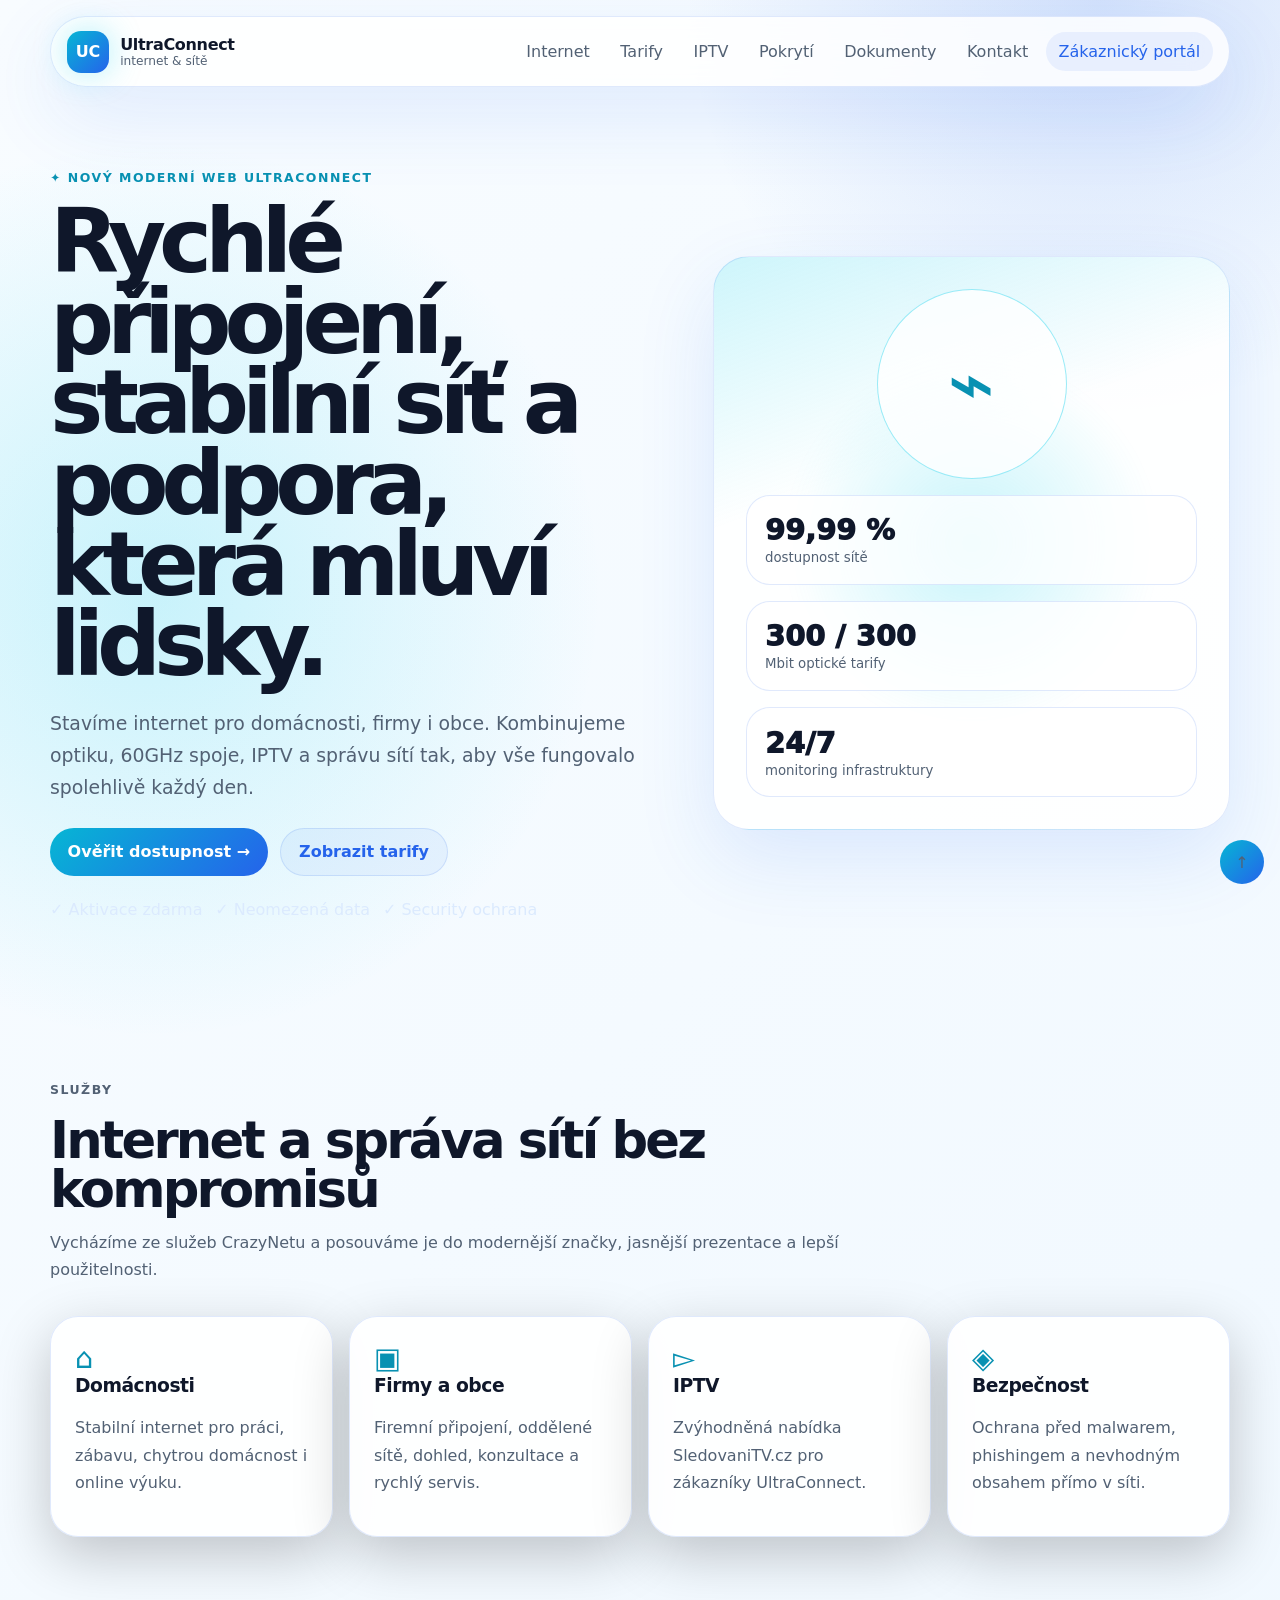
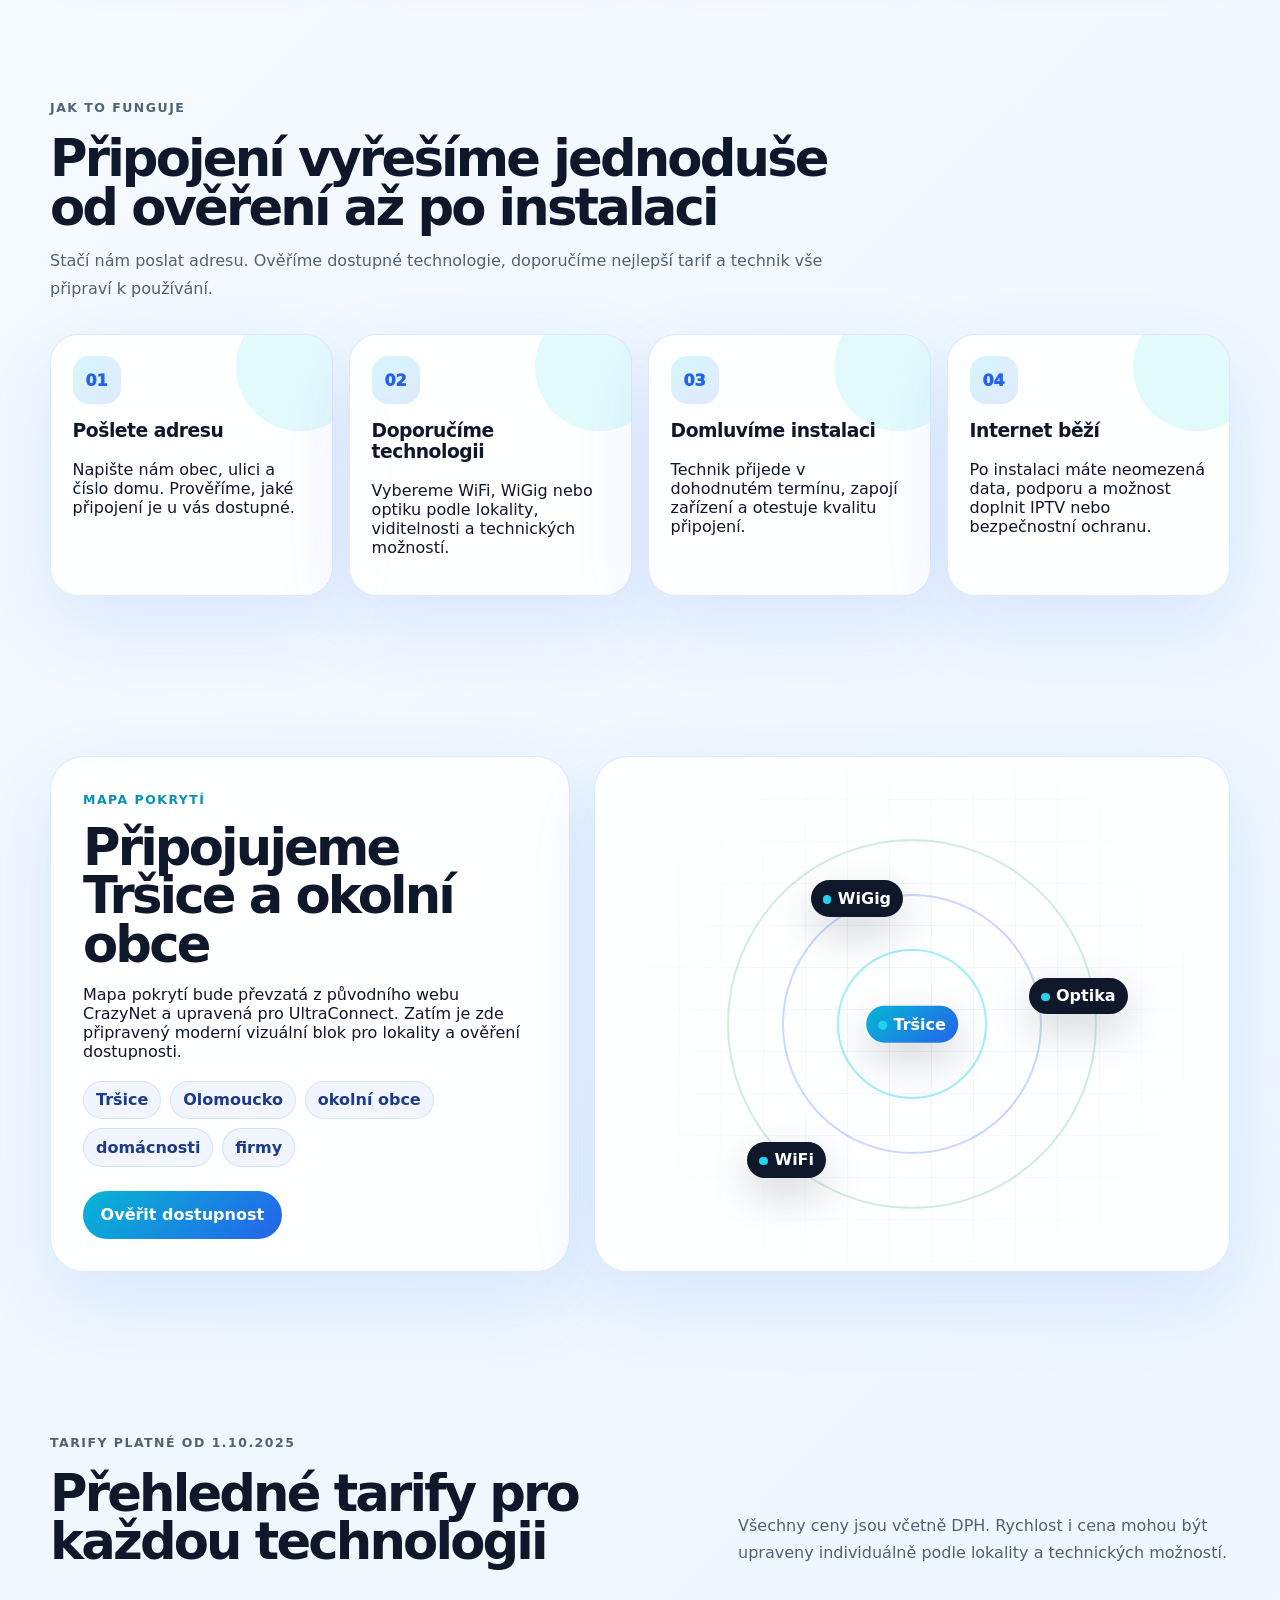
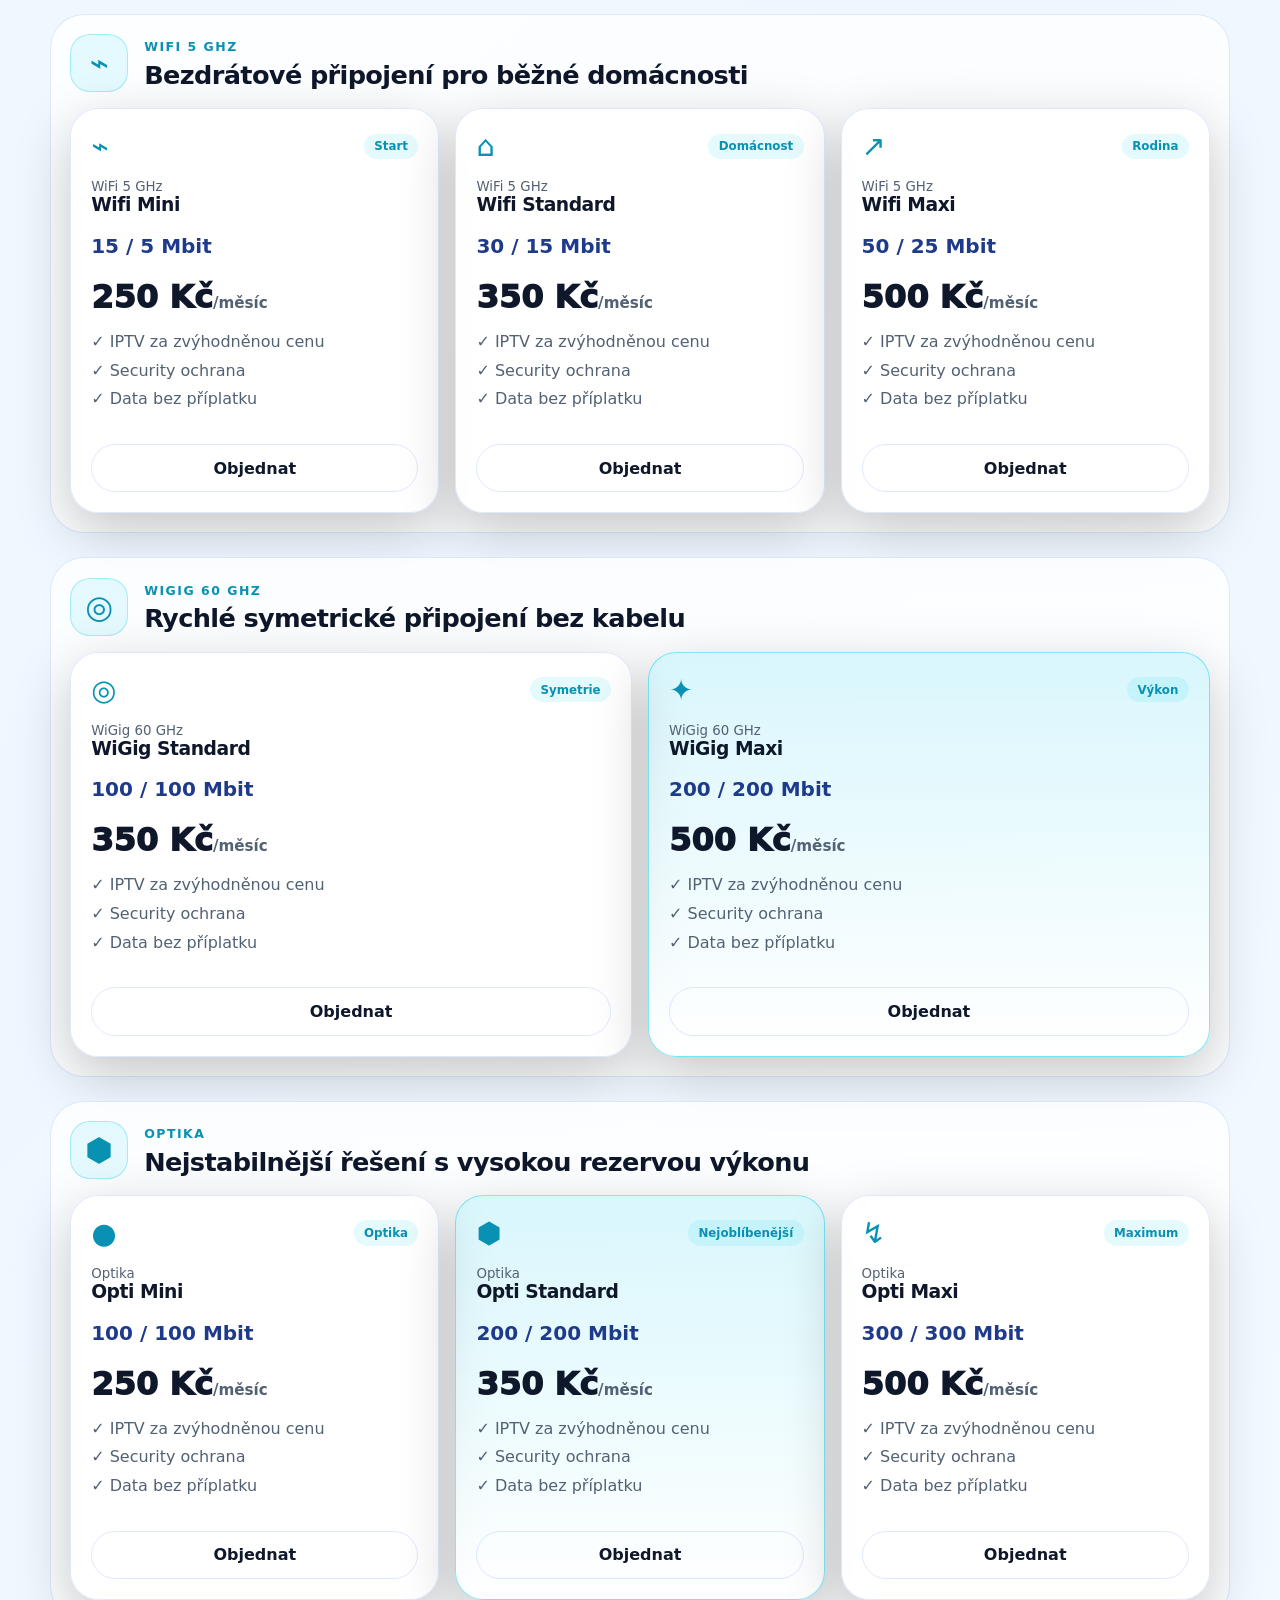
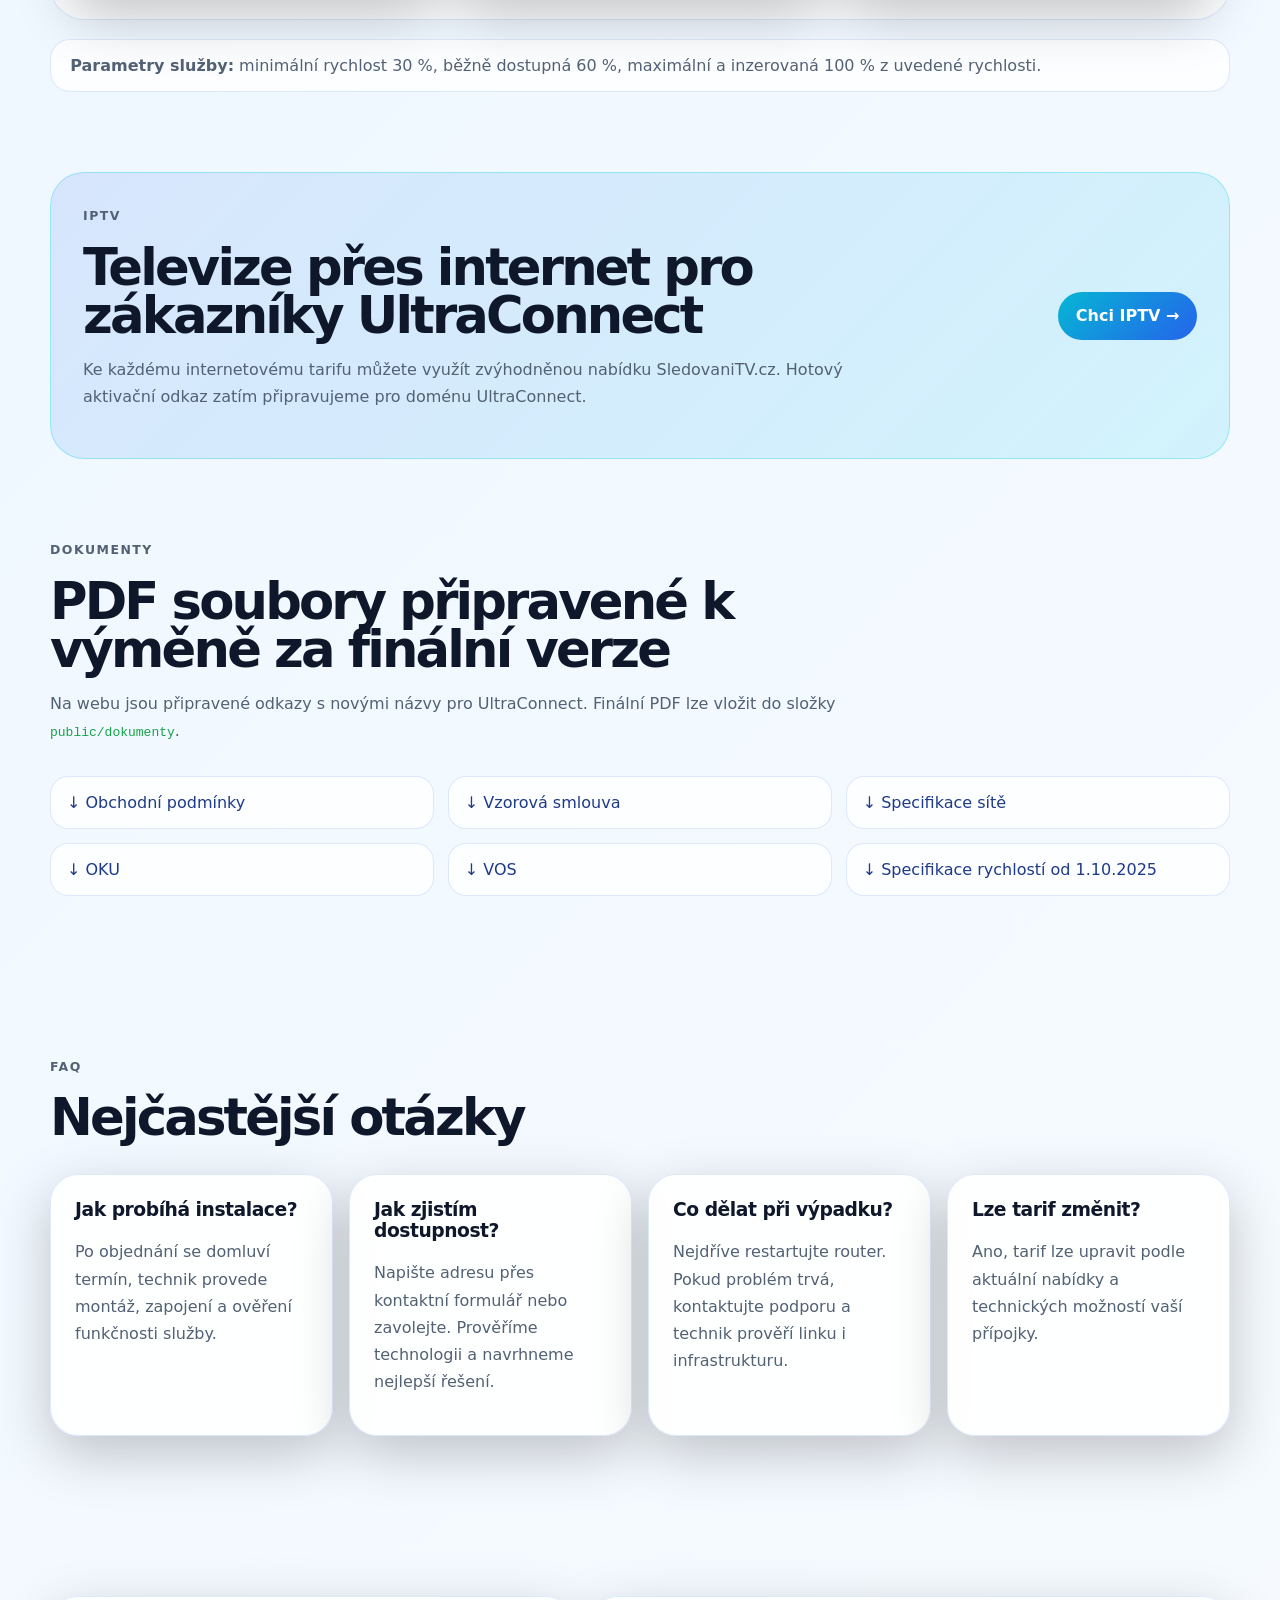
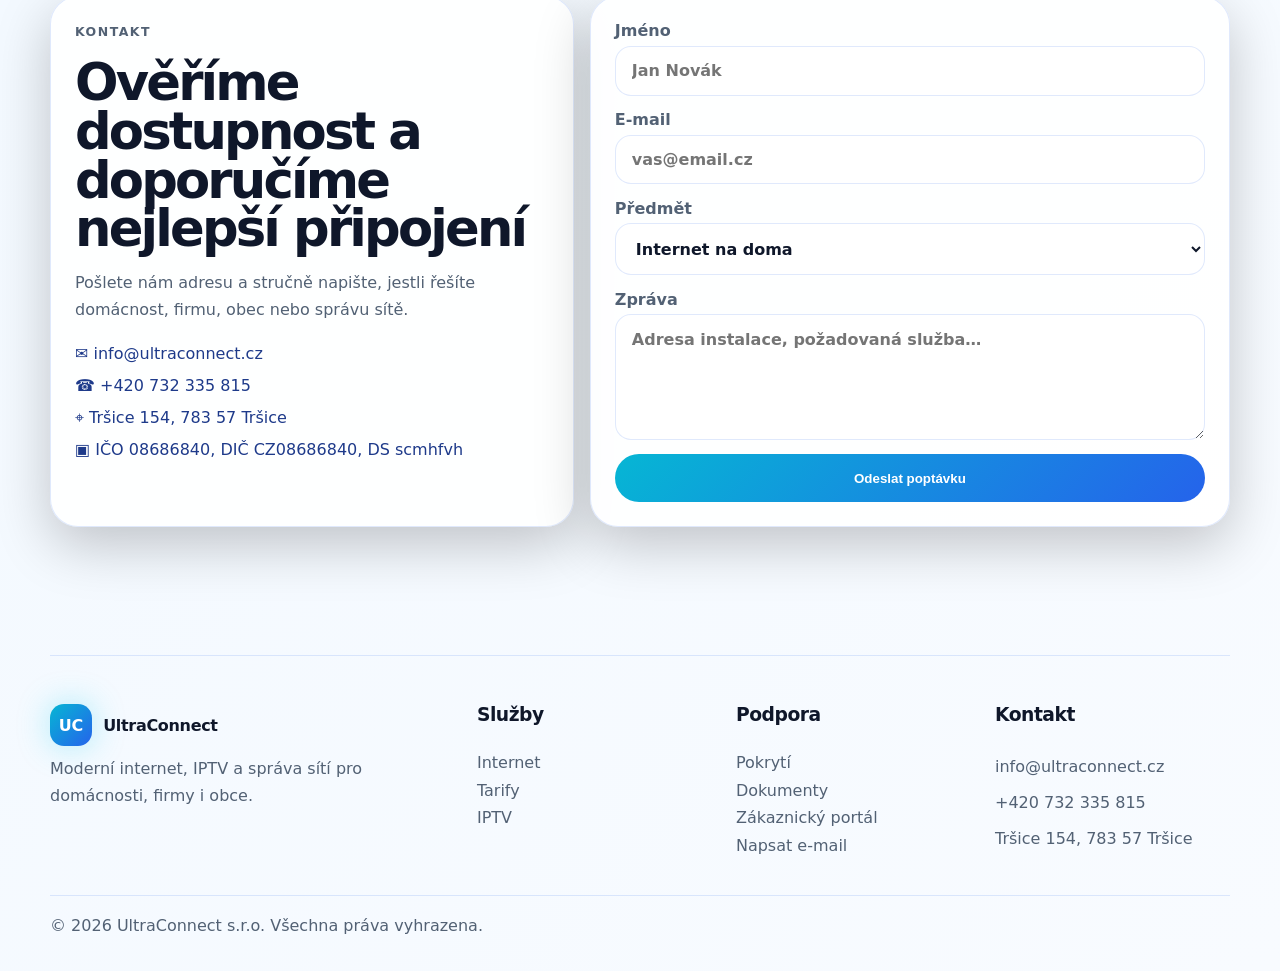
==== commit c96f8dae: "Lighten design and add coverage map" ====
--- a/index.html
+++ b/index.html
@@ -24,6 +24,7 @@
       <a href="#internet">Internet</a>
       <a href="#tarify">Tarify</a>
       <a href="#iptv">IPTV</a>
+      <a href="#pokryti">Pokrytí</a>
       <a href="#dokumenty">Dokumenty</a>
       <a href="#kontakt">Kontakt</a>
       <a class="portal-link" href="https://portal.ultraconnect.cz">Zákaznický portál</a>
@@ -451,6 +452,7 @@
 
     <div>
       <h3>Podpora</h3>
+      <a href="#pokryti">Pokrytí</a>
       <a href="#dokumenty">Dokumenty</a>
       <a href="https://portal.ultraconnect.cz">Zákaznický portál</a>
       <a href="mailto:info@ultraconnect.cz">Napsat e-mail</a>
--- a/assets/styles.css
+++ b/assets/styles.css
@@ -954,3 +954,212 @@
     min-height: 340px;
   }
 }
+
+/* UltraConnect light visual refresh */
+:root {
+  color-scheme: light;
+  --bg: #f4f9ff;
+  --panel: rgba(255, 255, 255, 0.9);
+  --text: #0f172a;
+  --muted: #526174;
+  --cyan: #0891b2;
+  --blue: #2563eb;
+  --lime: #16a34a;
+  --line: rgba(37, 99, 235, 0.14);
+  --shadow: 0 28px 80px rgba(37, 99, 235, 0.12);
+}
+
+body {
+  background:
+    radial-gradient(circle at 12% 8%, rgba(34, 211, 238, 0.22), transparent 28rem),
+    radial-gradient(circle at 86% 0%, rgba(37, 99, 235, 0.16), transparent 26rem),
+    linear-gradient(135deg, #f8fcff 0%, #eef7ff 48%, #f8fbff 100%);
+  color: var(--text);
+}
+
+.site-header {
+  background: rgba(255, 255, 255, 0.82);
+}
+
+nav a {
+  color: #526174;
+}
+
+nav a:hover,
+.portal-link {
+  color: var(--blue);
+  background: rgba(37, 99, 235, 0.08);
+}
+
+.menu-toggle {
+  color: var(--text);
+}
+
+.brand-mark,
+.button.primary,
+.to-top {
+  background: linear-gradient(135deg, #06b6d4, #2563eb);
+}
+
+.hero-card,
+.service-card,
+.faq article,
+.plan-card,
+.contact-card,
+.contact-form {
+  background: rgba(255, 255, 255, 0.9);
+}
+
+.hero-card {
+  background:
+    linear-gradient(160deg, rgba(34, 211, 238, 0.22), transparent 36%),
+    rgba(255, 255, 255, 0.86);
+}
+
+.metric,
+.plan-category,
+.notice,
+.documents a {
+  background: rgba(255, 255, 255, 0.78);
+}
+
+.signal-orb {
+  background: rgba(255, 255, 255, 0.8);
+}
+
+.plan-card.featured {
+  background: linear-gradient(180deg, rgba(34, 211, 238, 0.16), rgba(255, 255, 255, 0.92));
+}
+
+.button.secondary {
+  background: rgba(37, 99, 235, 0.06);
+  color: var(--blue);
+}
+
+.speed,
+.documents a,
+.contact-list a,
+.contact-list span {
+  color: #1e3a8a;
+}
+
+input,
+select,
+textarea {
+  background: rgba(255, 255, 255, 0.9);
+  color: var(--text);
+}
+
+.highlight {
+  background: linear-gradient(135deg, rgba(37, 99, 235, 0.12), rgba(34, 211, 238, 0.16));
+}
+
+.process-grid {
+  display: grid;
+  grid-template-columns: repeat(4, 1fr);
+  gap: 1rem;
+}
+
+.process-grid article {
+  position: relative;
+  padding: 1.35rem;
+  border: 1px solid var(--line);
+  border-radius: 28px;
+  background: rgba(255, 255, 255, 0.88);
+  box-shadow: var(--shadow);
+  overflow: hidden;
+}
+
+.process-grid article::after {
+  content: '';
+  position: absolute;
+  right: -2rem;
+  top: -2rem;
+  width: 8rem;
+  height: 8rem;
+  border-radius: 50%;
+  background: rgba(34, 211, 238, 0.12);
+}
+
+.step-number {
+  display: inline-grid;
+  place-items: center;
+  width: 48px;
+  height: 48px;
+  margin-bottom: 1rem;
+  border-radius: 16px;
+  background: linear-gradient(135deg, rgba(34, 211, 238, 0.18), rgba(37, 99, 235, 0.14));
+  color: var(--blue);
+  font-weight: 950;
+}
+
+.coverage {
+  display: grid;
+  grid-template-columns: 0.9fr 1.1fr;
+  gap: 1.5rem;
+  align-items: stretch;
+}
+
+.coverage-copy,
+.coverage-map {
+  border: 1px solid var(--line);
+  border-radius: 34px;
+  background: rgba(255, 255, 255, 0.88);
+  box-shadow: var(--shadow);
+}
+
+.coverage-copy {
+  padding: 2rem;
+}
+
+.coverage-tags {
+  display: flex;
+  flex-wrap: wrap;
+  gap: 0.55rem;
+  margin: 1.25rem 0 1.5rem;
+}
+
+.coverage-tags span {
+  padding: 0.55rem 0.75rem;
+  border: 1px solid rgba(37, 99, 235, 0.14);
+  border-radius: 999px;
+  background: rgba(37, 99, 235, 0.06);
+  color: #1e3a8a;
+  font-weight: 800;
+}
+
+.coverage-map {
+  min-height: 430px;
+  overflow: hidden;
+}
+
+.coverage-map iframe {
+  display: block;
+  width: 100%;
+  height: 100%;
+  min-height: 430px;
+  border: 0;
+}
+
+@media (max-width: 980px) {
+  .process-grid,
+  .coverage {
+    grid-template-columns: 1fr 1fr;
+  }
+
+  nav {
+    background: rgba(255, 255, 255, 0.96);
+  }
+}
+
+@media (max-width: 640px) {
+  .process-grid,
+  .coverage {
+    grid-template-columns: 1fr;
+  }
+
+  .coverage-map,
+  .coverage-map iframe {
+    min-height: 340px;
+  }
+}
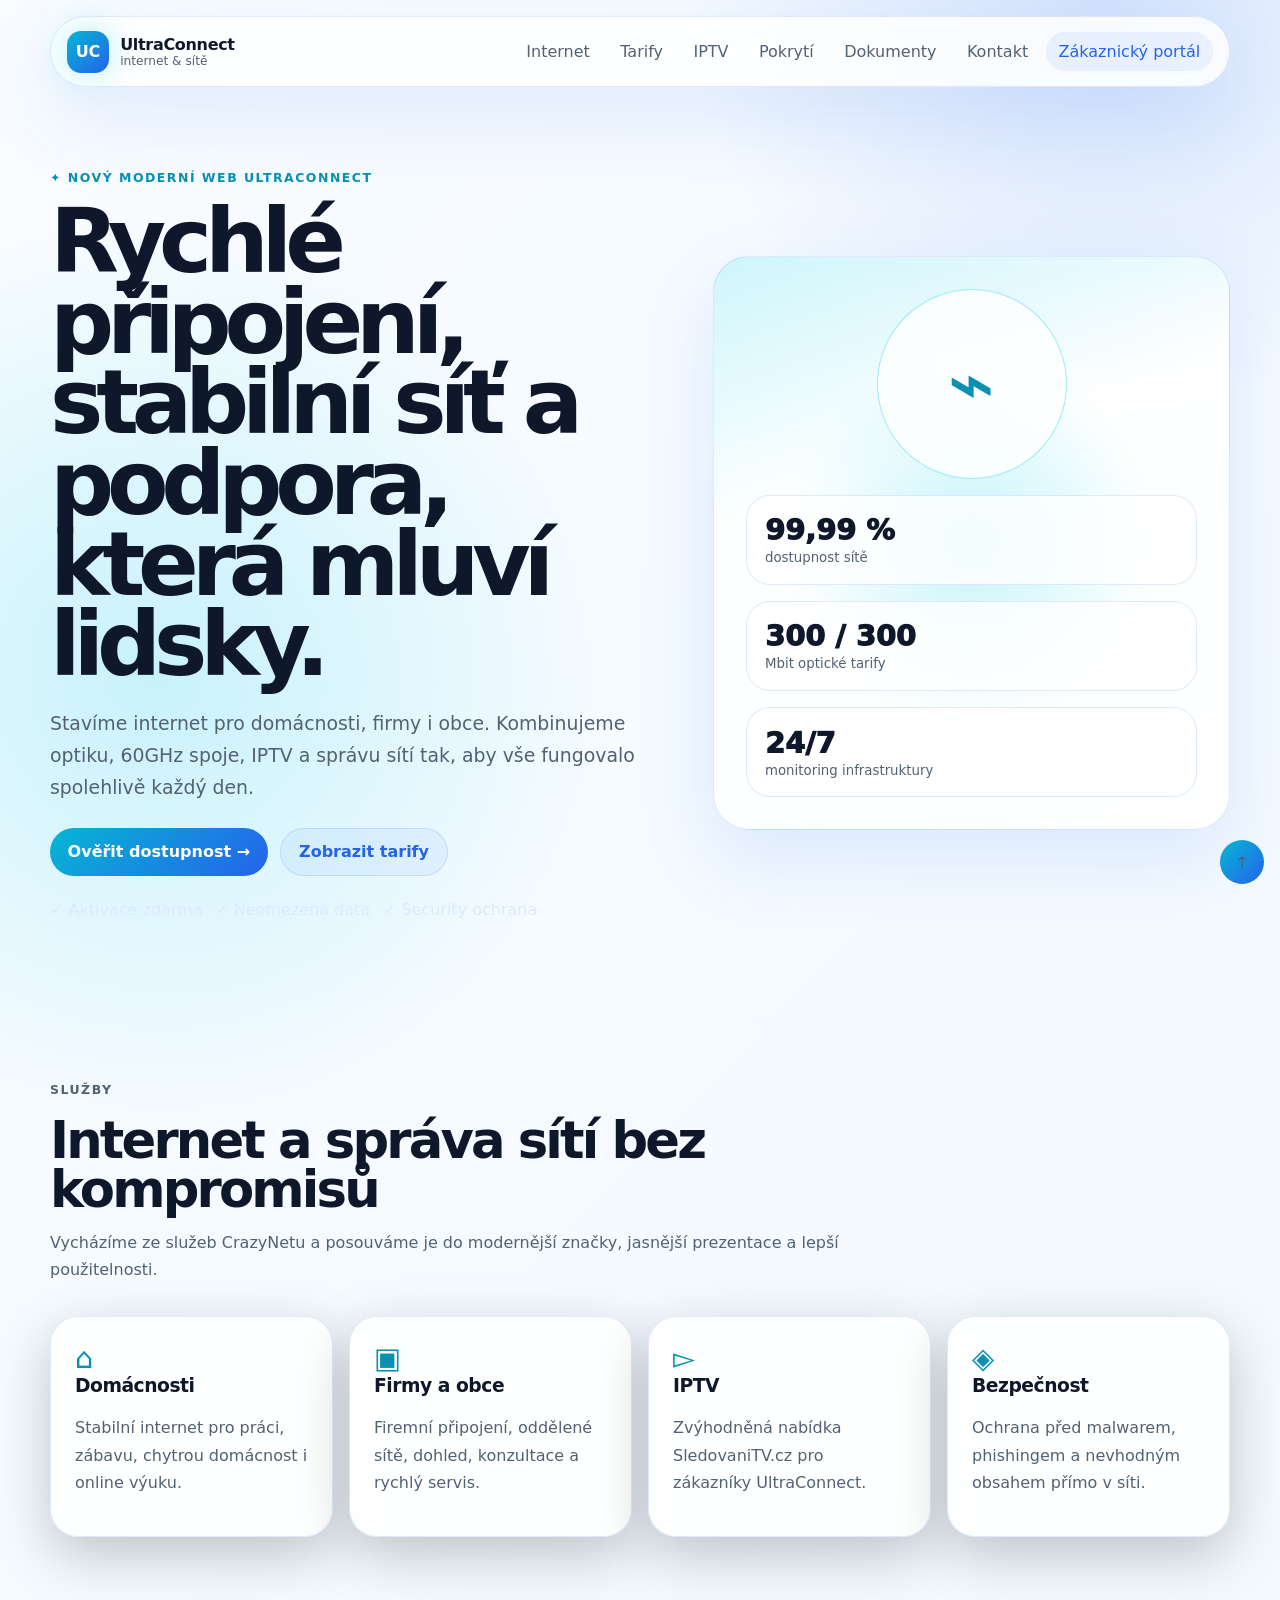
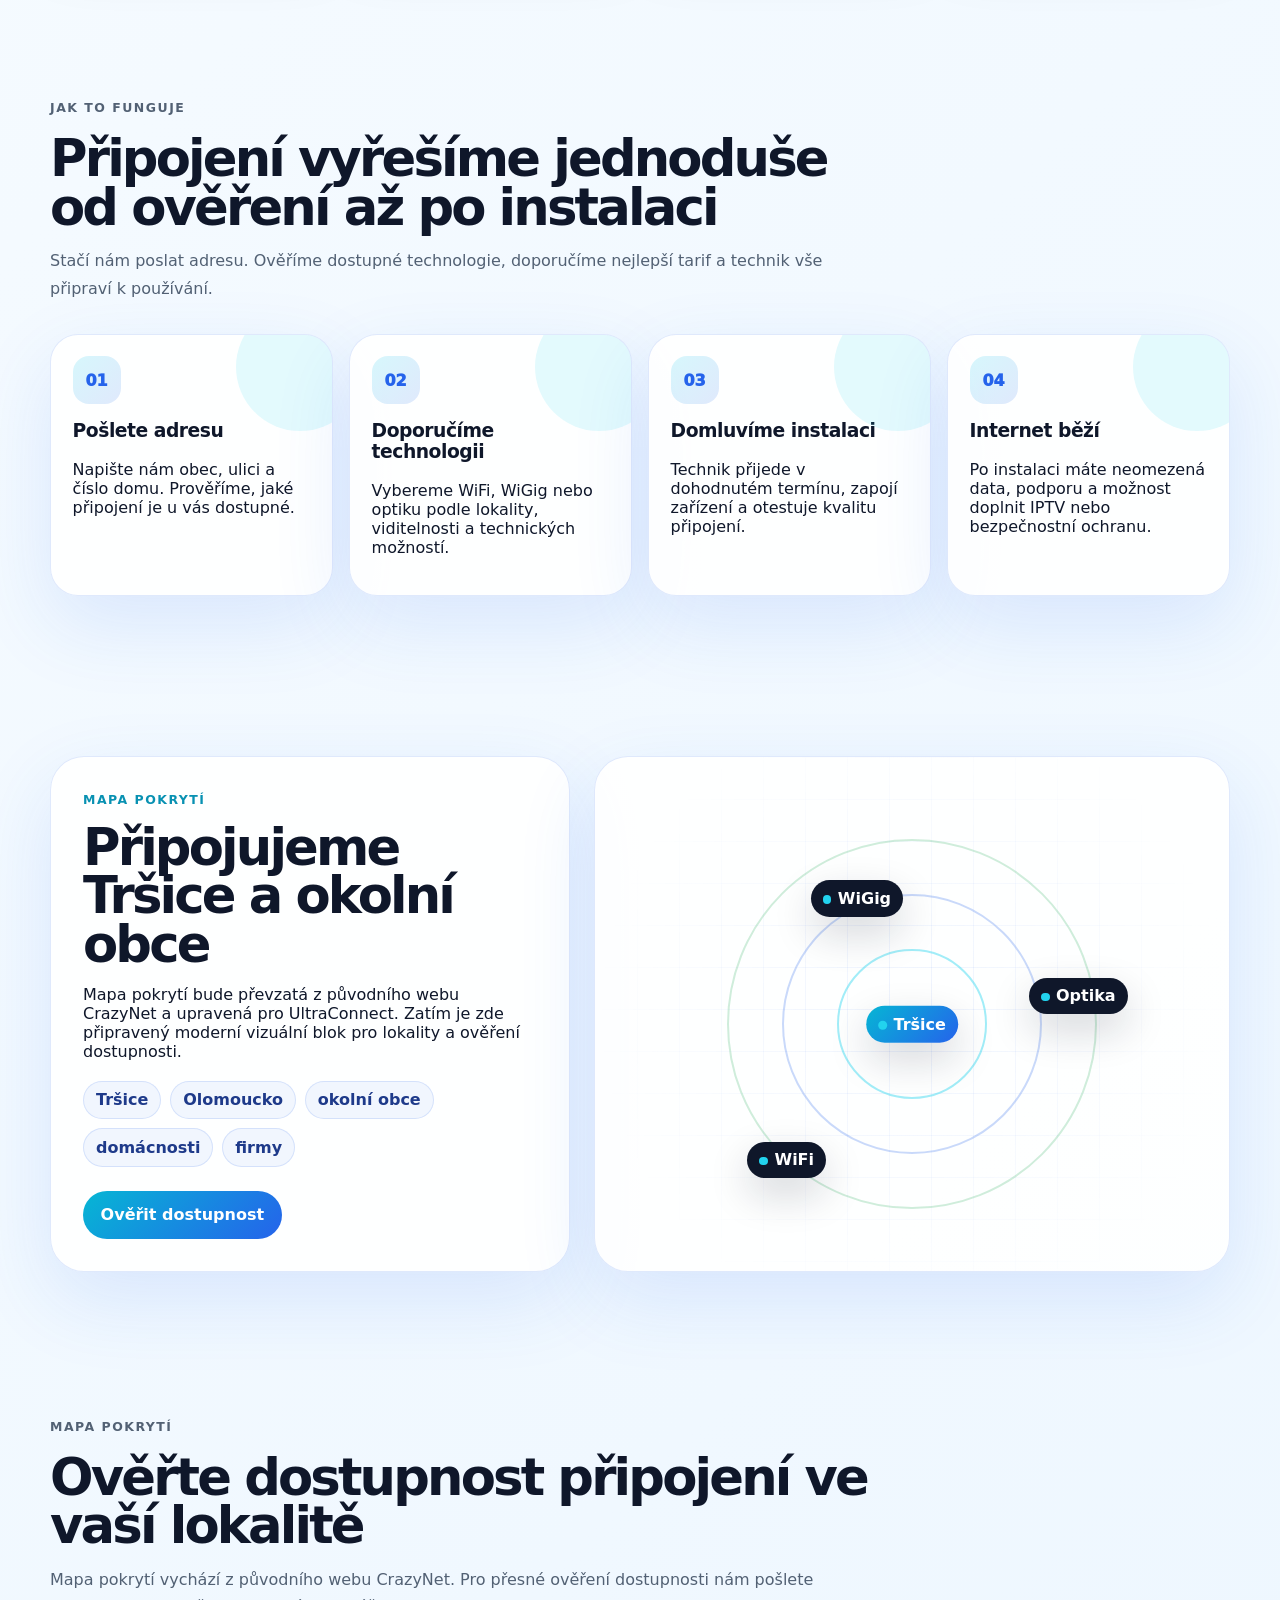
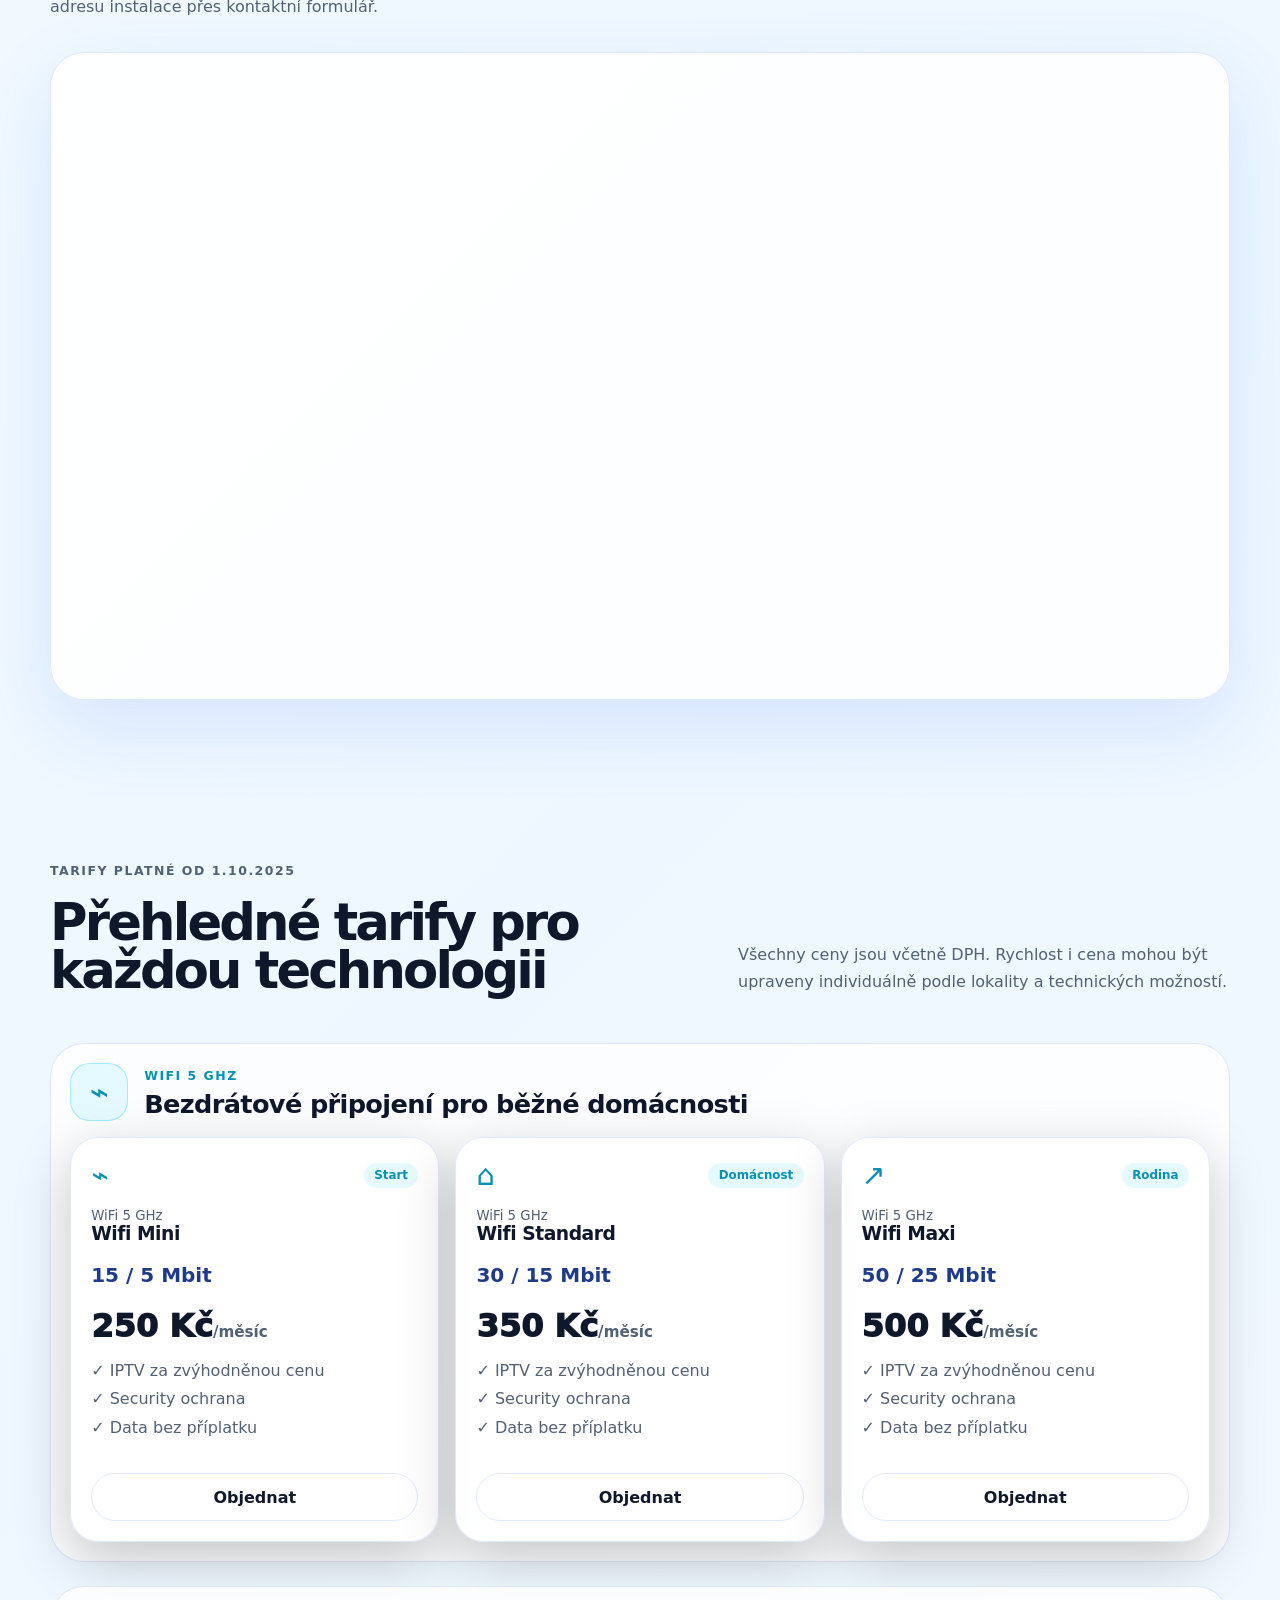
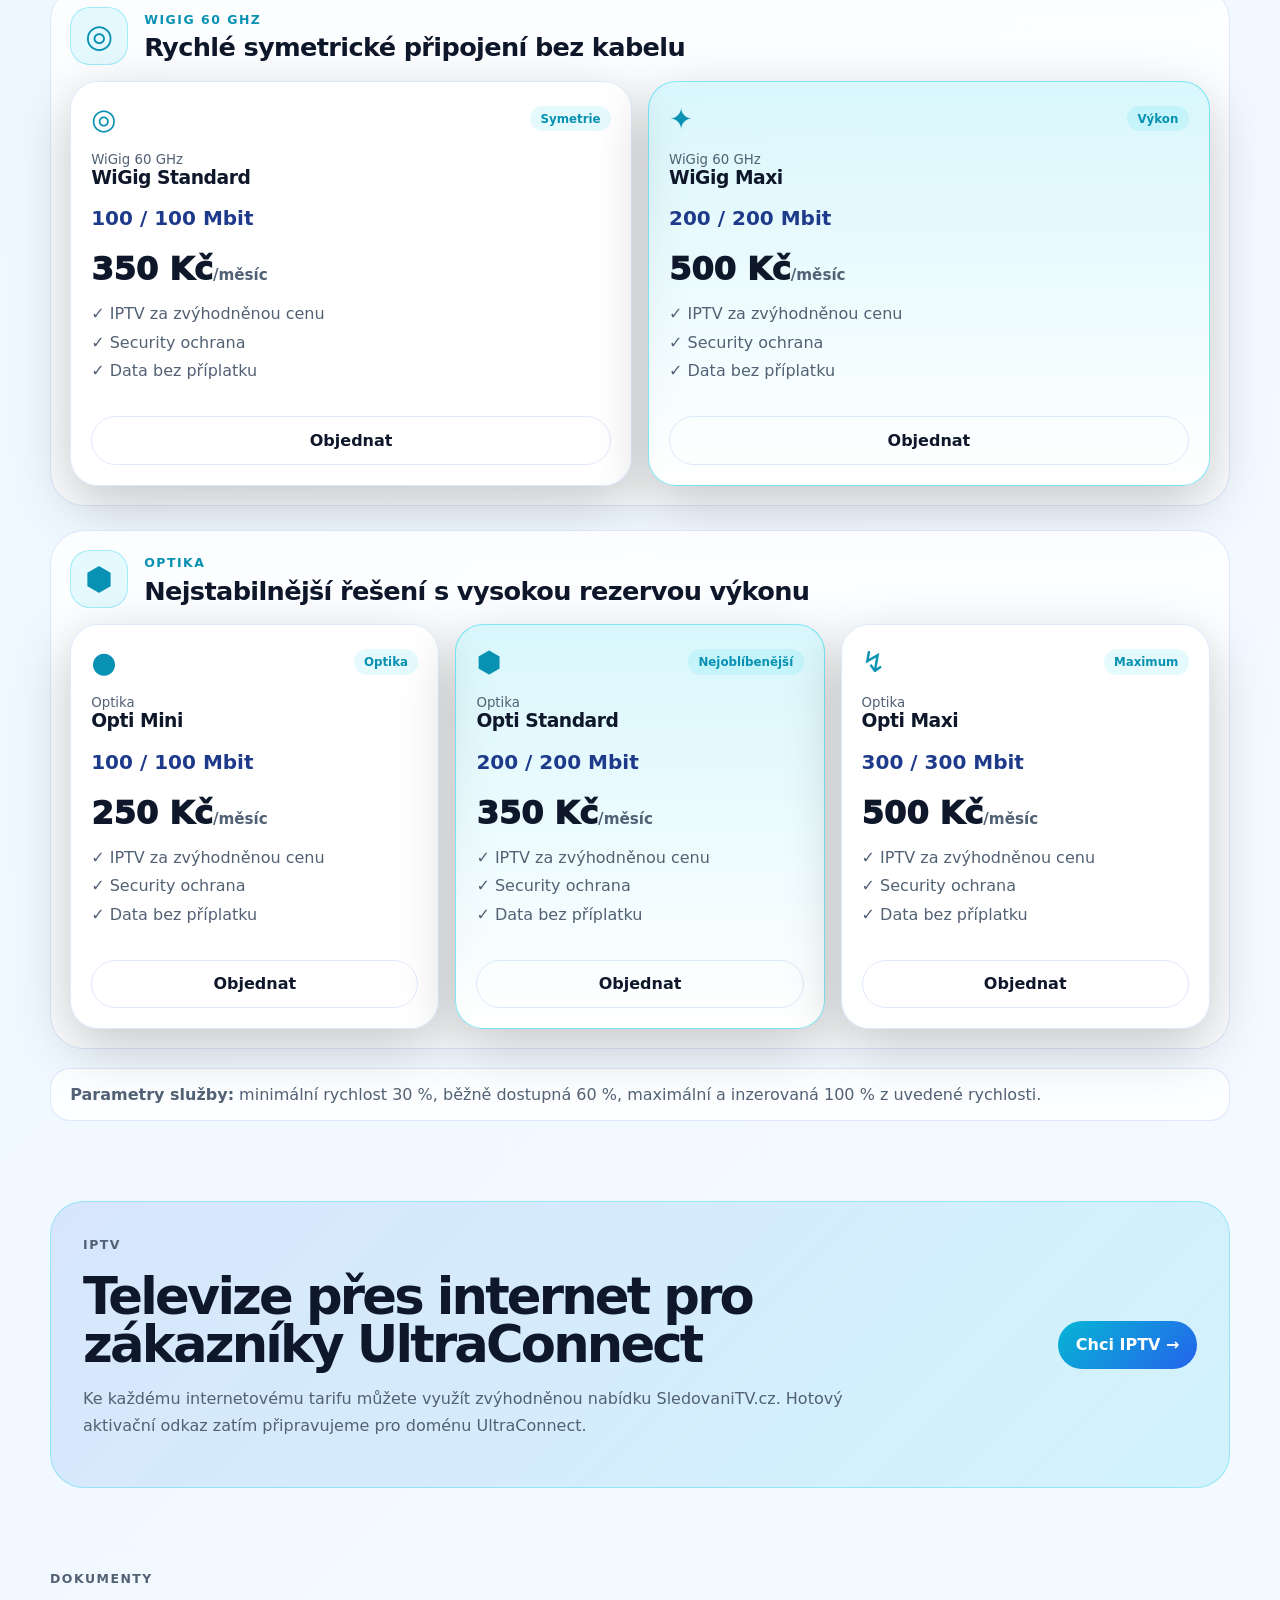
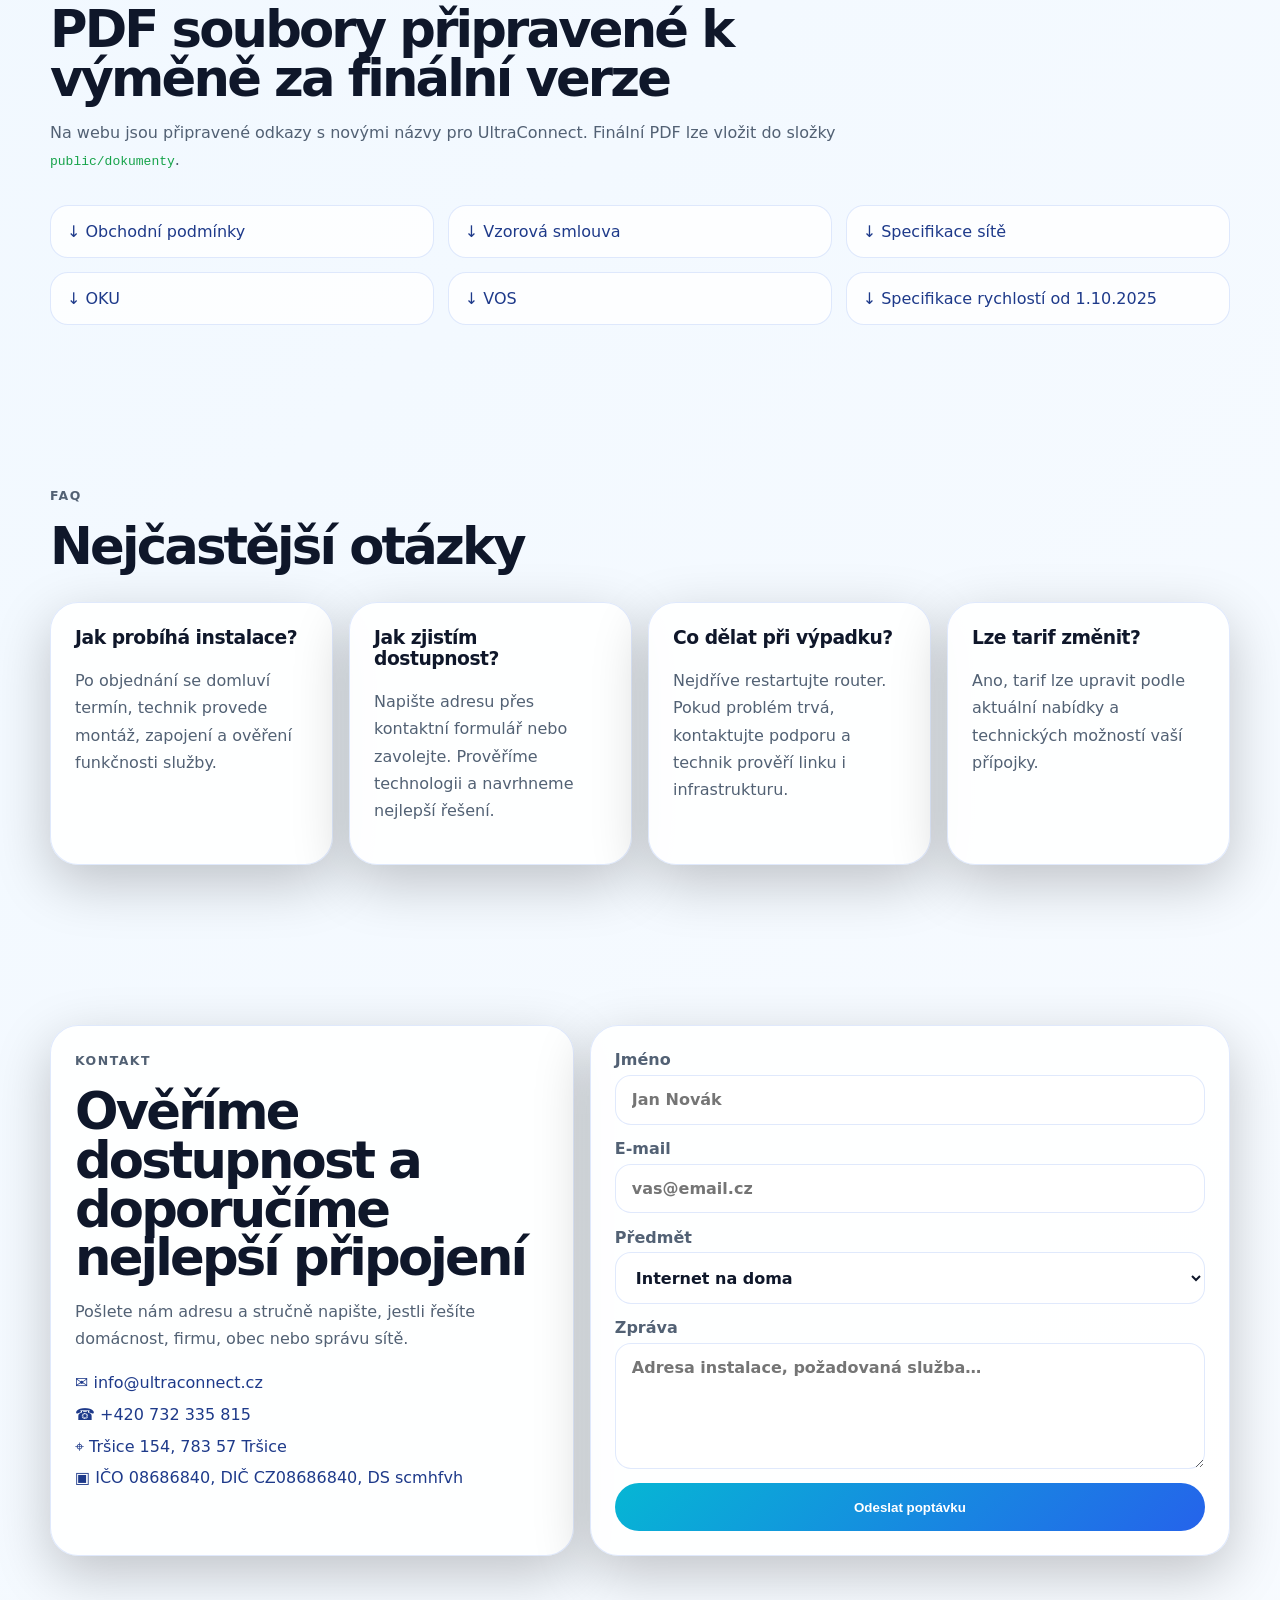
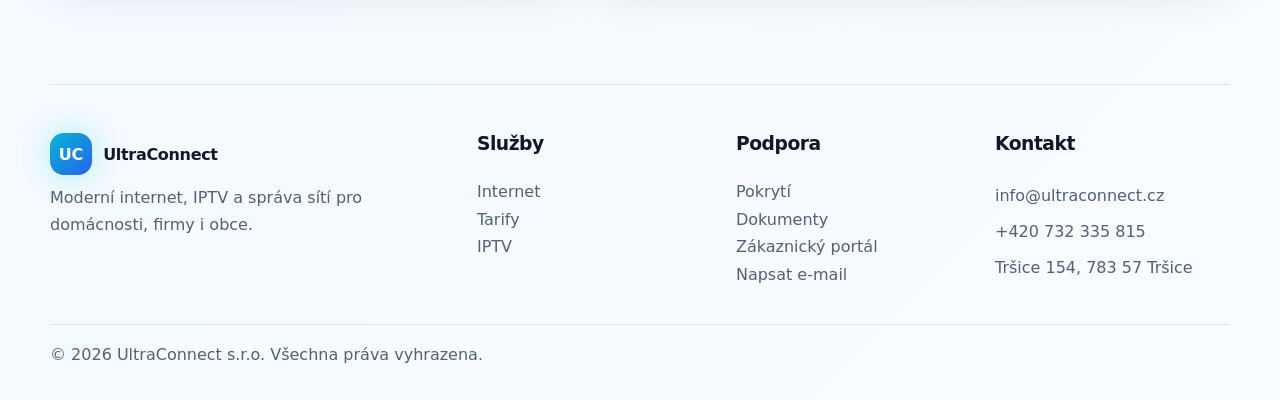
==== commit af165f78: "Add full coverage map section" ====
--- a/index.html
+++ b/index.html
@@ -169,6 +169,28 @@
       </div>
     </section>
 
+
+    <section class="section coverage-full" id="pokryti">
+      <div class="section-heading">
+        <p class="eyebrow">Mapa pokrytí</p>
+        <h2>Ověřte dostupnost připojení ve vaší lokalitě</h2>
+        <p>
+          Mapa pokrytí vychází z původního webu CrazyNet. Pro přesné ověření dostupnosti
+          nám pošlete adresu instalace přes kontaktní formulář.
+        </p>
+      </div>
+
+      <div class="google-map-large">
+        <iframe
+          src="https://www.google.com/maps/d/embed?mid=1wX5KwB5wlGnXSCL4EaLtPEYYNcEY6wxV&amp;hl=cs&amp;ehbc=2E312F"
+          loading="lazy"
+          allowfullscreen
+          referrerpolicy="no-referrer-when-downgrade"
+          title="Mapa pokrytí UltraConnect">
+        </iframe>
+      </div>
+    </section>
+
     <section class="section tariffs" id="tarify">
       <div class="section-heading split">
         <div>
--- a/assets/styles.css
+++ b/assets/styles.css
@@ -1163,3 +1163,33 @@
     min-height: 340px;
   }
 }
+
+/* Full width Google coverage map */
+.coverage-full {
+  padding-top: 4rem;
+}
+
+.google-map-large {
+  width: 100%;
+  height: min(72vh, 720px);
+  min-height: 520px;
+  overflow: hidden;
+  border: 1px solid var(--line);
+  border-radius: 34px;
+  background: rgba(255, 255, 255, 0.88);
+  box-shadow: var(--shadow);
+}
+
+.google-map-large iframe {
+  display: block;
+  width: 100%;
+  height: 100%;
+  border: 0;
+}
+
+@media (max-width: 640px) {
+  .google-map-large {
+    min-height: 420px;
+    border-radius: 24px;
+  }
+}
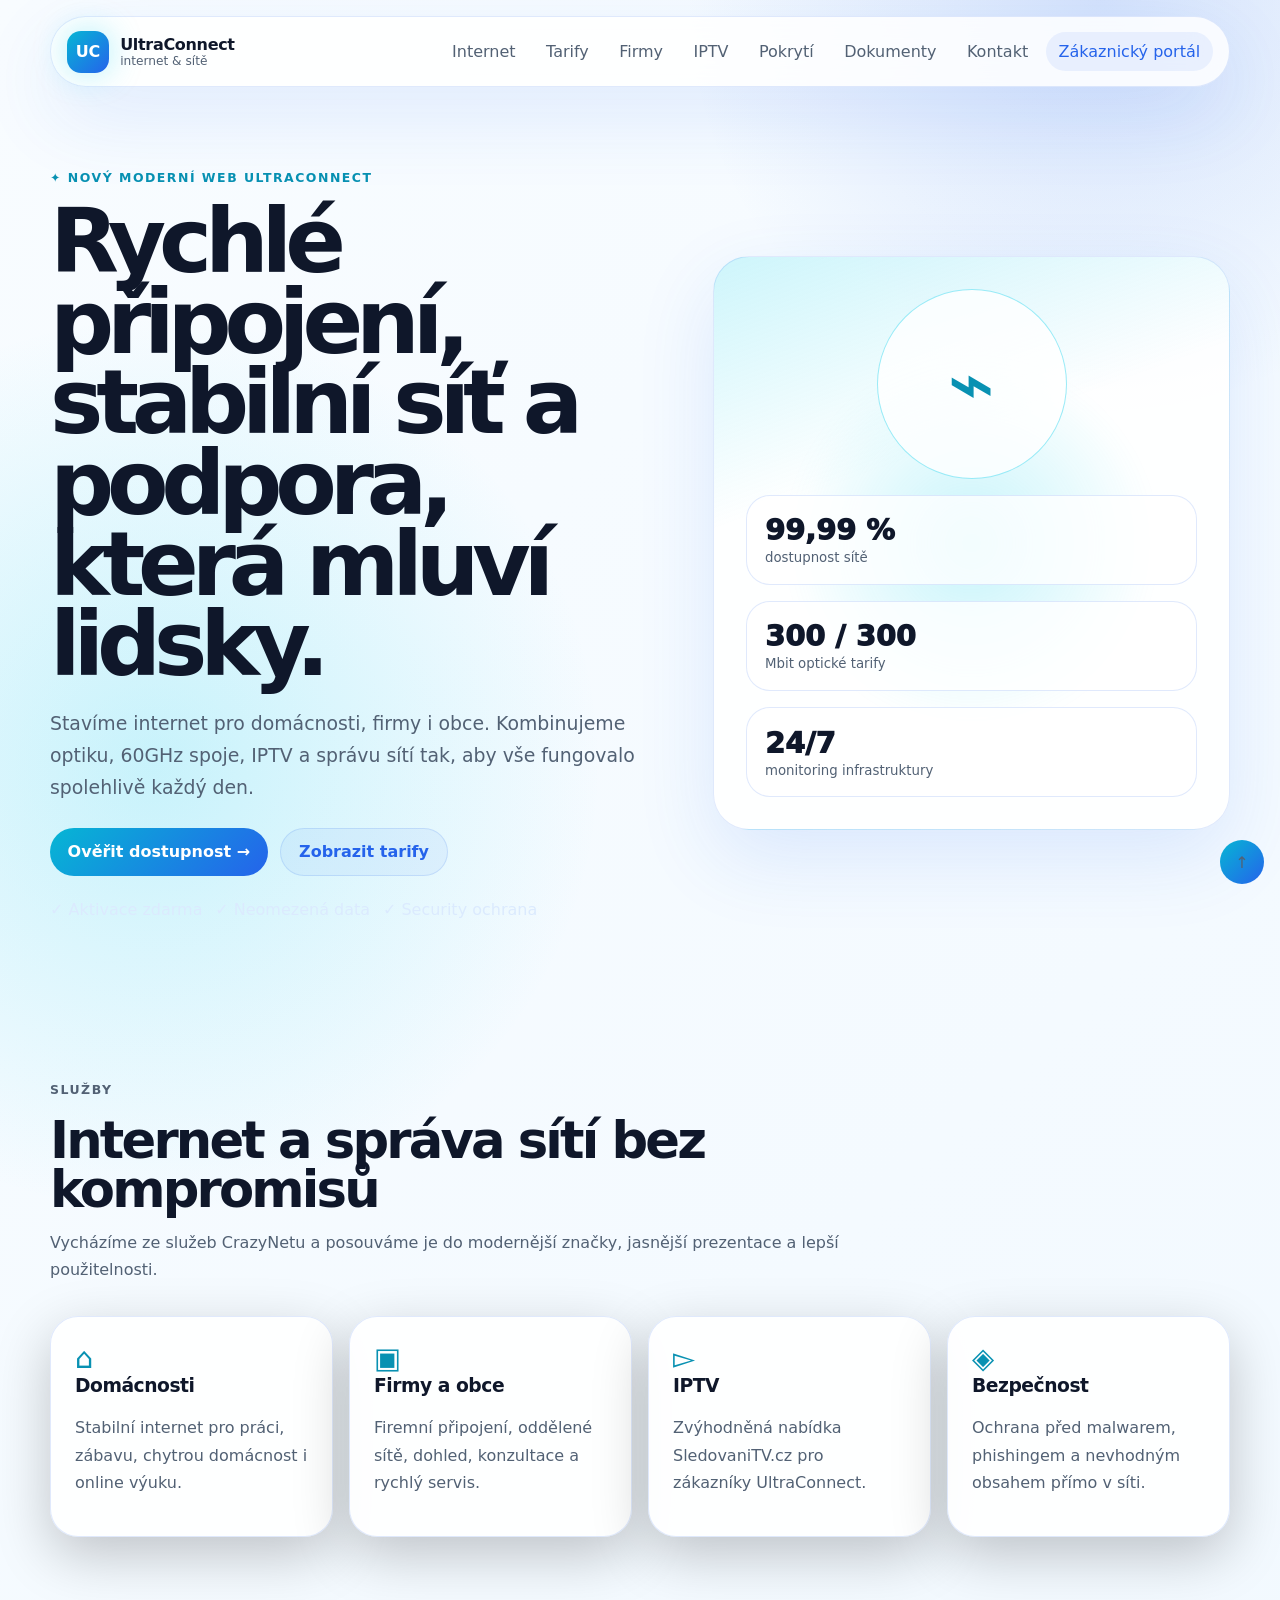
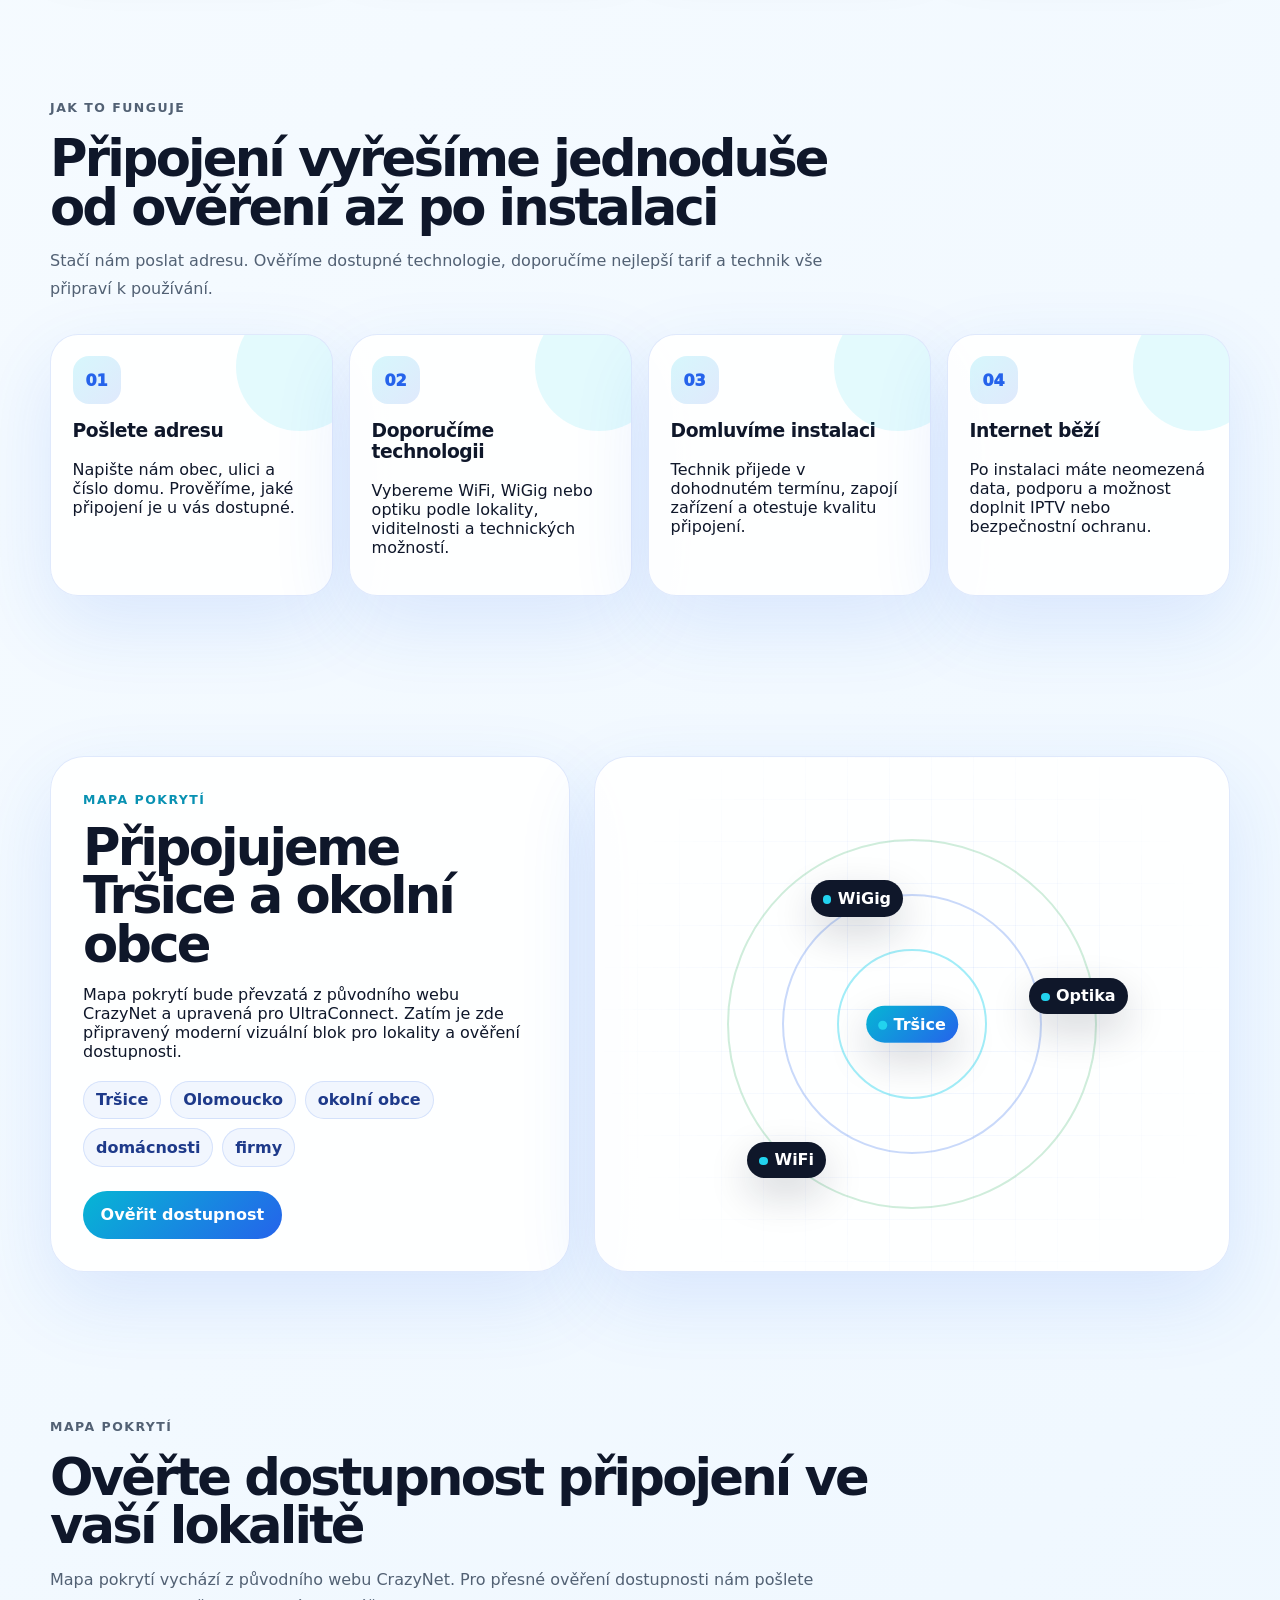
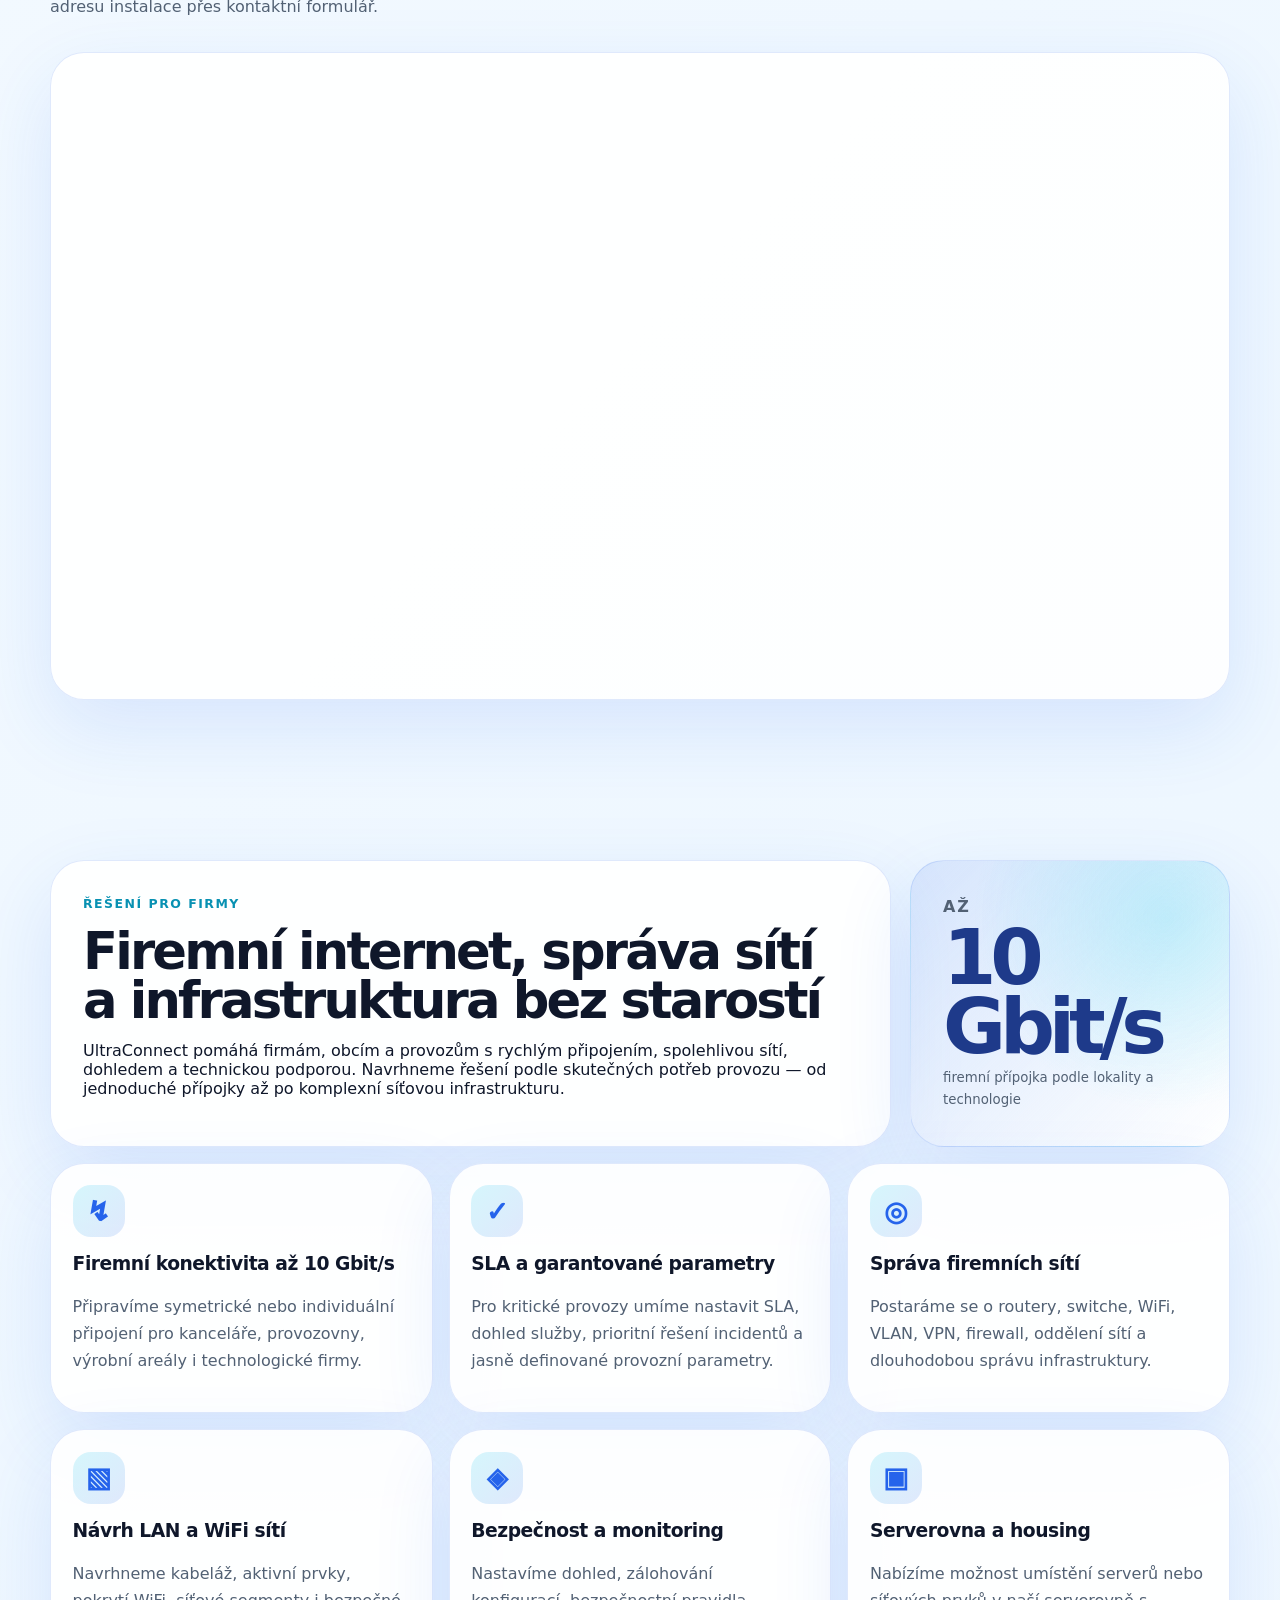
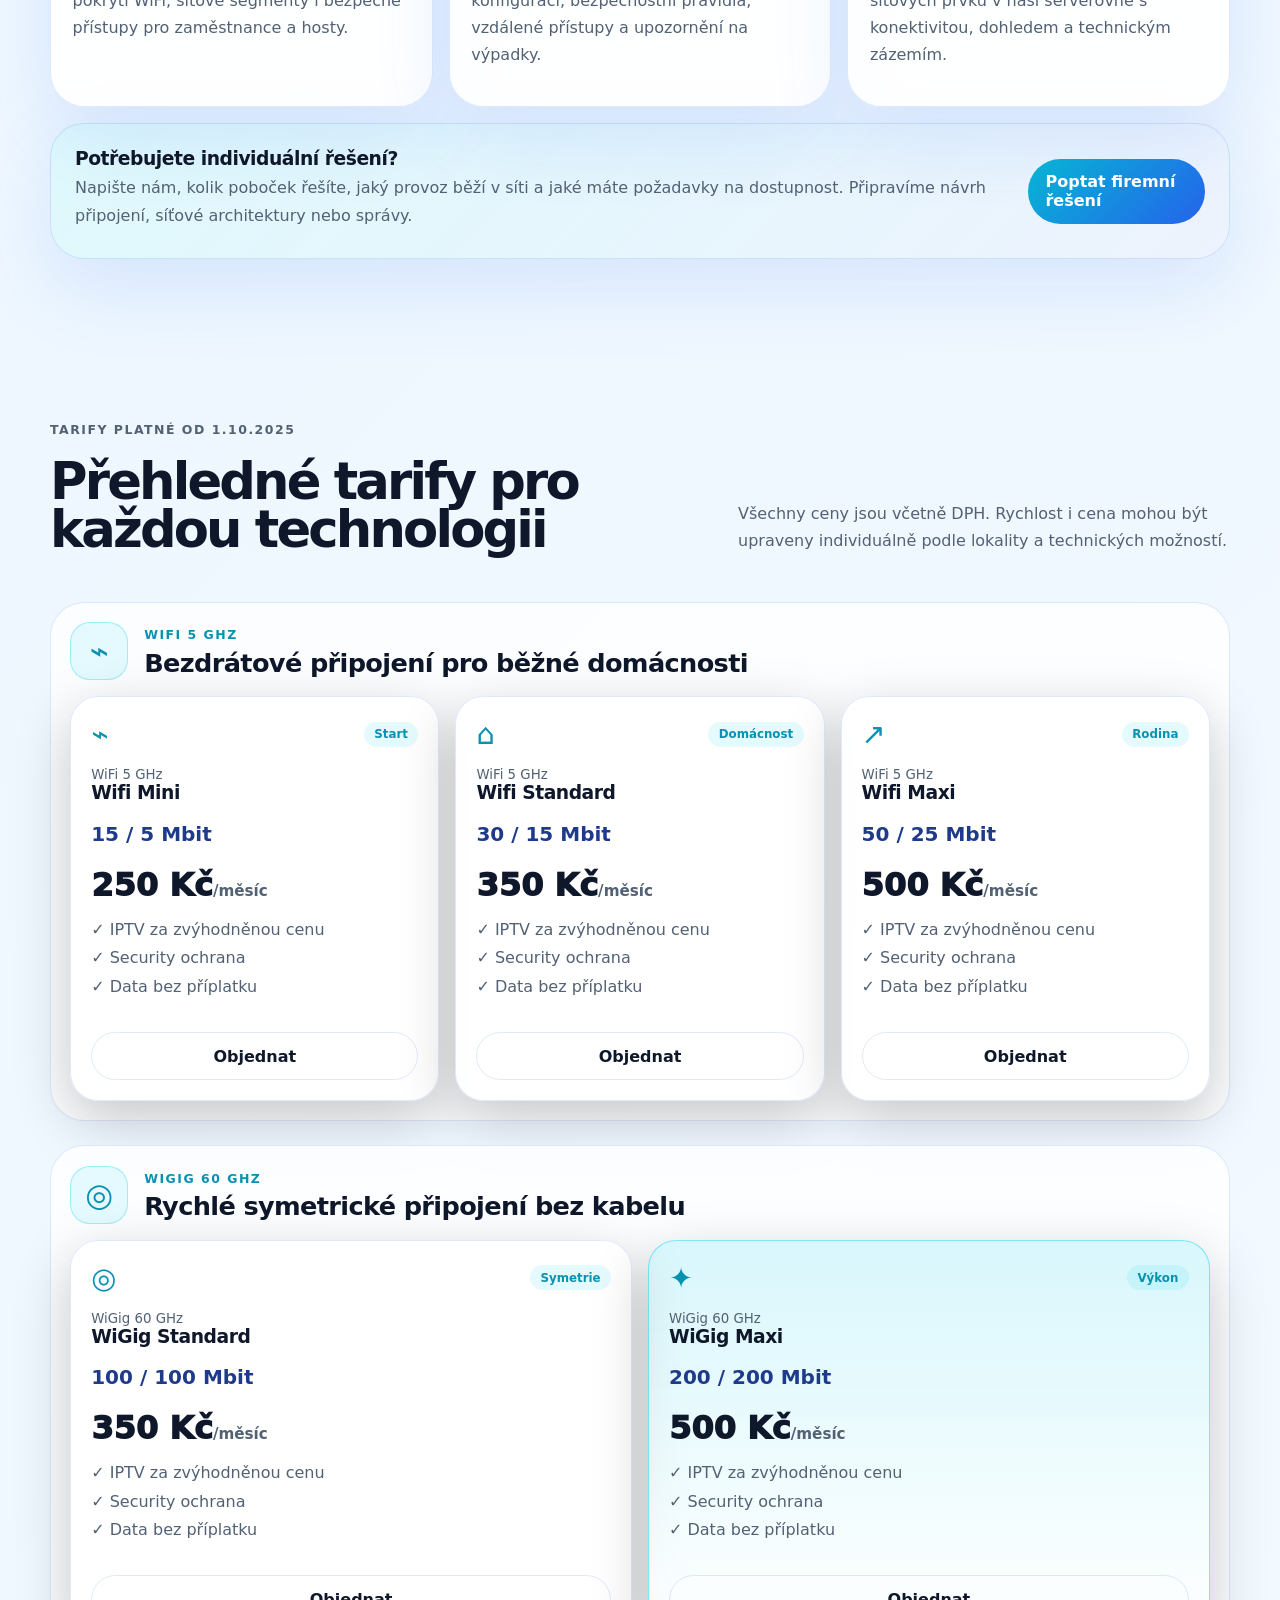
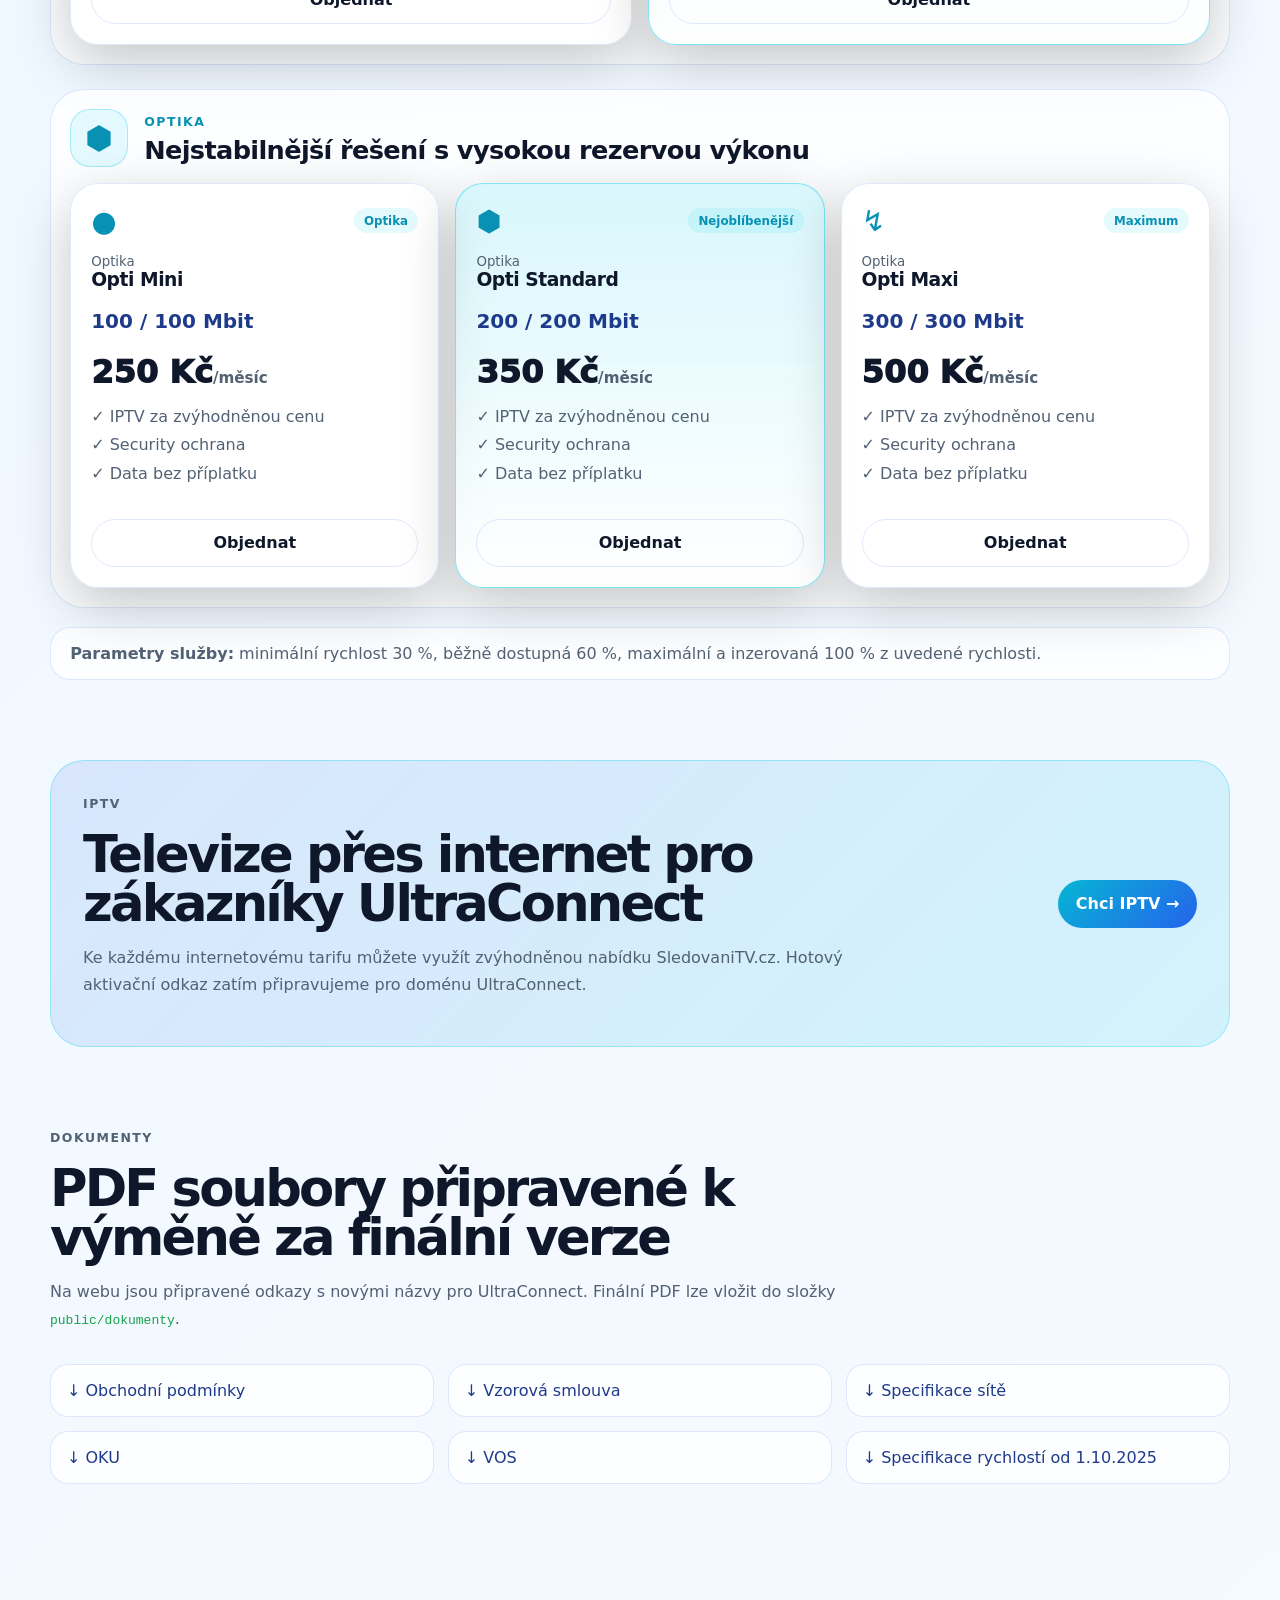
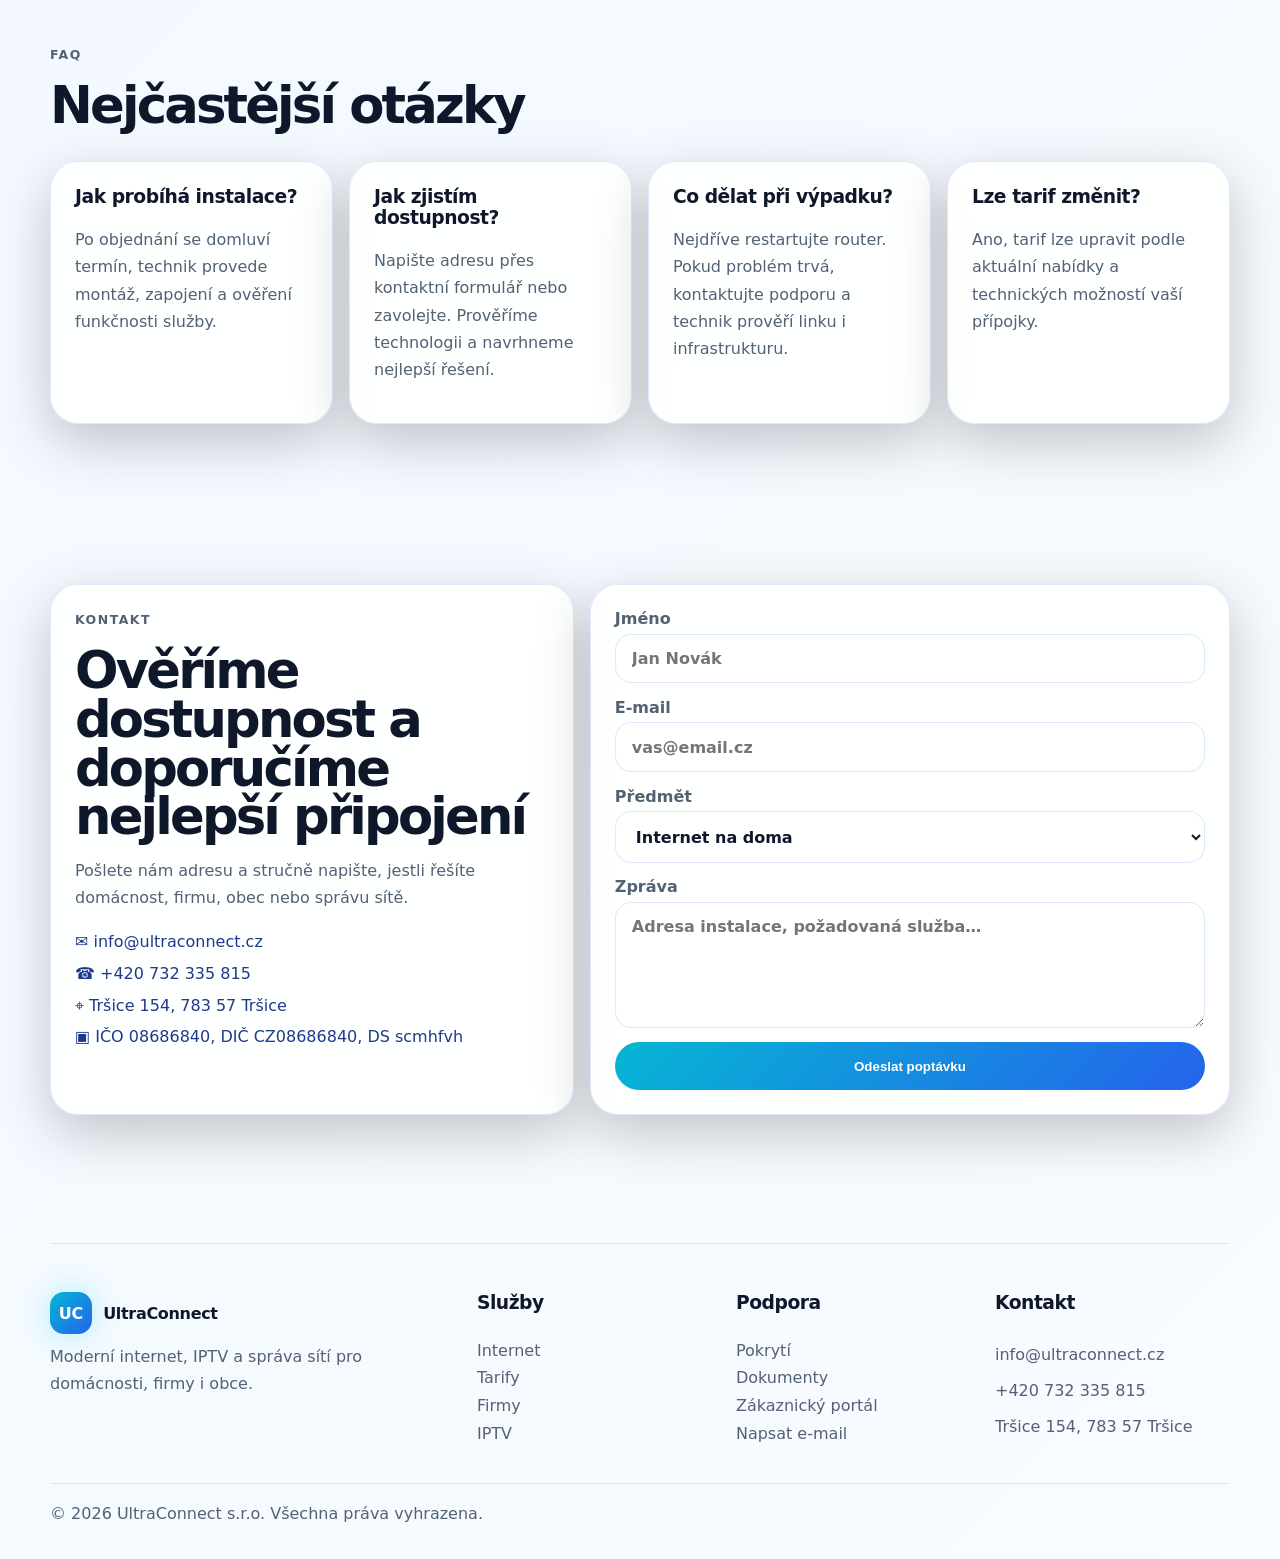
==== commit 168f93b2: "Add business services section" ====
--- a/index.html
+++ b/index.html
@@ -23,6 +23,7 @@
     <nav aria-label="Hlavní navigace">
       <a href="#internet">Internet</a>
       <a href="#tarify">Tarify</a>
+      <a href="#firmy">Firmy</a>
       <a href="#iptv">IPTV</a>
       <a href="#pokryti">Pokrytí</a>
       <a href="#dokumenty">Dokumenty</a>
@@ -188,6 +189,94 @@
           referrerpolicy="no-referrer-when-downgrade"
           title="Mapa pokrytí UltraConnect">
         </iframe>
+      </div>
+    </section>
+
+
+    <section class="section business" id="firmy">
+      <div class="business-hero">
+        <div>
+          <p class="eyebrow">Řešení pro firmy</p>
+          <h2>Firemní internet, správa sítí a infrastruktura bez starostí</h2>
+          <p>
+            UltraConnect pomáhá firmám, obcím a provozům s rychlým připojením,
+            spolehlivou sítí, dohledem a technickou podporou. Navrhneme řešení podle
+            skutečných potřeb provozu — od jednoduché přípojky až po komplexní síťovou infrastrukturu.
+          </p>
+        </div>
+
+        <div class="business-speed-card">
+          <span>Až</span>
+          <strong>10 Gbit/s</strong>
+          <small>firemní přípojka podle lokality a technologie</small>
+        </div>
+      </div>
+
+      <div class="business-grid">
+        <article class="business-card">
+          <span class="business-icon">↯</span>
+          <h3>Firemní konektivita až 10 Gbit/s</h3>
+          <p>
+            Připravíme symetrické nebo individuální připojení pro kanceláře, provozovny,
+            výrobní areály i technologické firmy.
+          </p>
+        </article>
+
+        <article class="business-card">
+          <span class="business-icon">✓</span>
+          <h3>SLA a garantované parametry</h3>
+          <p>
+            Pro kritické provozy umíme nastavit SLA, dohled služby, prioritní řešení incidentů
+            a jasně definované provozní parametry.
+          </p>
+        </article>
+
+        <article class="business-card">
+          <span class="business-icon">◎</span>
+          <h3>Správa firemních sítí</h3>
+          <p>
+            Postaráme se o routery, switche, WiFi, VLAN, VPN, firewall, oddělení sítí
+            a dlouhodobou správu infrastruktury.
+          </p>
+        </article>
+
+        <article class="business-card">
+          <span class="business-icon">▧</span>
+          <h3>Návrh LAN a WiFi sítí</h3>
+          <p>
+            Navrhneme kabeláž, aktivní prvky, pokrytí WiFi, síťové segmenty i bezpečné
+            přístupy pro zaměstnance a hosty.
+          </p>
+        </article>
+
+        <article class="business-card">
+          <span class="business-icon">◈</span>
+          <h3>Bezpečnost a monitoring</h3>
+          <p>
+            Nastavíme dohled, zálohování konfigurací, bezpečnostní pravidla, vzdálené přístupy
+            a upozornění na výpadky.
+          </p>
+        </article>
+
+        <article class="business-card">
+          <span class="business-icon">▣</span>
+          <h3>Serverovna a housing</h3>
+          <p>
+            Nabízíme možnost umístění serverů nebo síťových prvků v naší serverovně
+            s konektivitou, dohledem a technickým zázemím.
+          </p>
+        </article>
+      </div>
+
+      <div class="business-panel">
+        <div>
+          <h3>Potřebujete individuální řešení?</h3>
+          <p>
+            Napište nám, kolik poboček řešíte, jaký provoz běží v síti a jaké máte požadavky
+            na dostupnost. Připravíme návrh připojení, síťové architektury nebo správy.
+          </p>
+        </div>
+        <a class="button primary" href="#kontakt">Poptat firemní řešení</a>
       </div>
     </section>
 
@@ -469,6 +558,7 @@
       <h3>Služby</h3>
       <a href="#internet">Internet</a>
       <a href="#tarify">Tarify</a>
+      <a href="#firmy">Firmy</a>
       <a href="#iptv">IPTV</a>
     </div>
 
--- a/assets/styles.css
+++ b/assets/styles.css
@@ -1193,3 +1193,135 @@
     border-radius: 24px;
   }
 }
+
+/* Business section */
+.business {
+  position: relative;
+}
+
+.business-hero {
+  display: grid;
+  grid-template-columns: minmax(0, 1fr) 320px;
+  gap: 1.2rem;
+  align-items: stretch;
+  margin-bottom: 1rem;
+}
+
+.business-hero > div:first-child,
+.business-speed-card,
+.business-card,
+.business-panel {
+  border: 1px solid var(--line);
+  border-radius: 34px;
+  background: rgba(255, 255, 255, 0.9);
+  box-shadow: var(--shadow);
+}
+
+.business-hero > div:first-child {
+  padding: 2rem;
+}
+
+.business-speed-card {
+  display: grid;
+  align-content: center;
+  justify-items: start;
+  padding: 2rem;
+  background:
+    radial-gradient(circle at 80% 20%, rgba(34, 211, 238, 0.22), transparent 12rem),
+    linear-gradient(135deg, rgba(37, 99, 235, 0.12), rgba(255, 255, 255, 0.94));
+}
+
+.business-speed-card span {
+  color: var(--muted);
+  font-weight: 800;
+  text-transform: uppercase;
+  letter-spacing: 0.12em;
+}
+
+.business-speed-card strong {
+  display: block;
+  margin: 0.4rem 0;
+  font-size: clamp(3rem, 6vw, 5.2rem);
+  line-height: 0.9;
+  letter-spacing: -0.08em;
+  color: #1e3a8a;
+}
+
+.business-speed-card small {
+  color: var(--muted);
+  line-height: 1.6;
+}
+
+.business-grid {
+  display: grid;
+  grid-template-columns: repeat(3, 1fr);
+  gap: 1rem;
+  margin-top: 1rem;
+}
+
+.business-card {
+  padding: 1.35rem;
+}
+
+.business-icon {
+  display: grid;
+  place-items: center;
+  width: 52px;
+  height: 52px;
+  margin-bottom: 1rem;
+  border-radius: 18px;
+  background: linear-gradient(135deg, rgba(34, 211, 238, 0.18), rgba(37, 99, 235, 0.14));
+  color: var(--blue);
+  font-size: 1.7rem;
+  font-weight: 950;
+}
+
+.business-card p,
+.business-panel p {
+  color: var(--muted);
+  line-height: 1.7;
+}
+
+.business-panel {
+  display: flex;
+  align-items: center;
+  justify-content: space-between;
+  gap: 1.5rem;
+  margin-top: 1rem;
+  padding: 1.5rem;
+  background:
+    linear-gradient(135deg, rgba(34, 211, 238, 0.14), rgba(37, 99, 235, 0.08)),
+    rgba(255, 255, 255, 0.92);
+}
+
+.business-panel h3,
+.business-panel p {
+  margin-bottom: 0.35rem;
+}
+
+@media (max-width: 980px) {
+  .business-hero,
+  .business-grid {
+    grid-template-columns: 1fr 1fr;
+  }
+
+  .business-hero > div:first-child {
+    grid-column: 1 / -1;
+  }
+
+  .business-panel {
+    align-items: stretch;
+    flex-direction: column;
+  }
+}
+
+@media (max-width: 640px) {
+  .business-hero,
+  .business-grid {
+    grid-template-columns: 1fr;
+  }
+
+  .business-speed-card strong {
+    font-size: 3.4rem;
+  }
+}
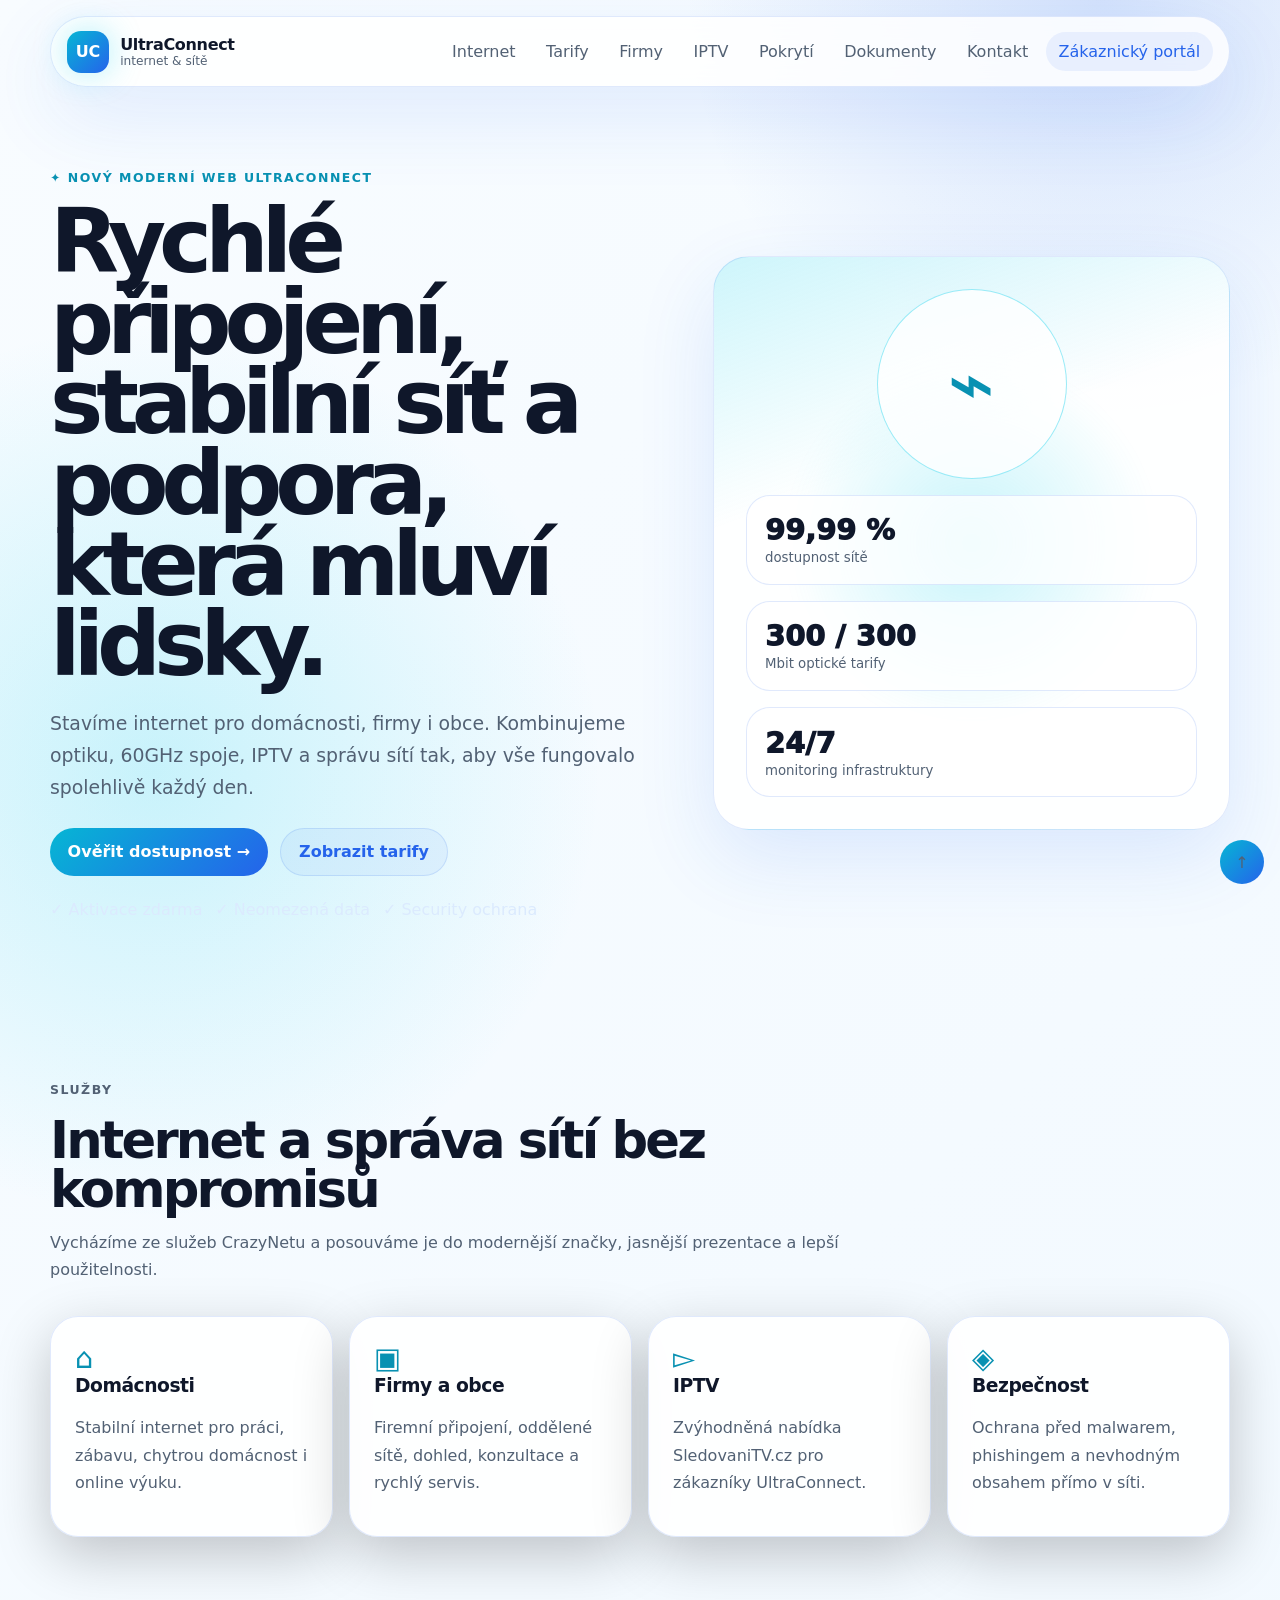
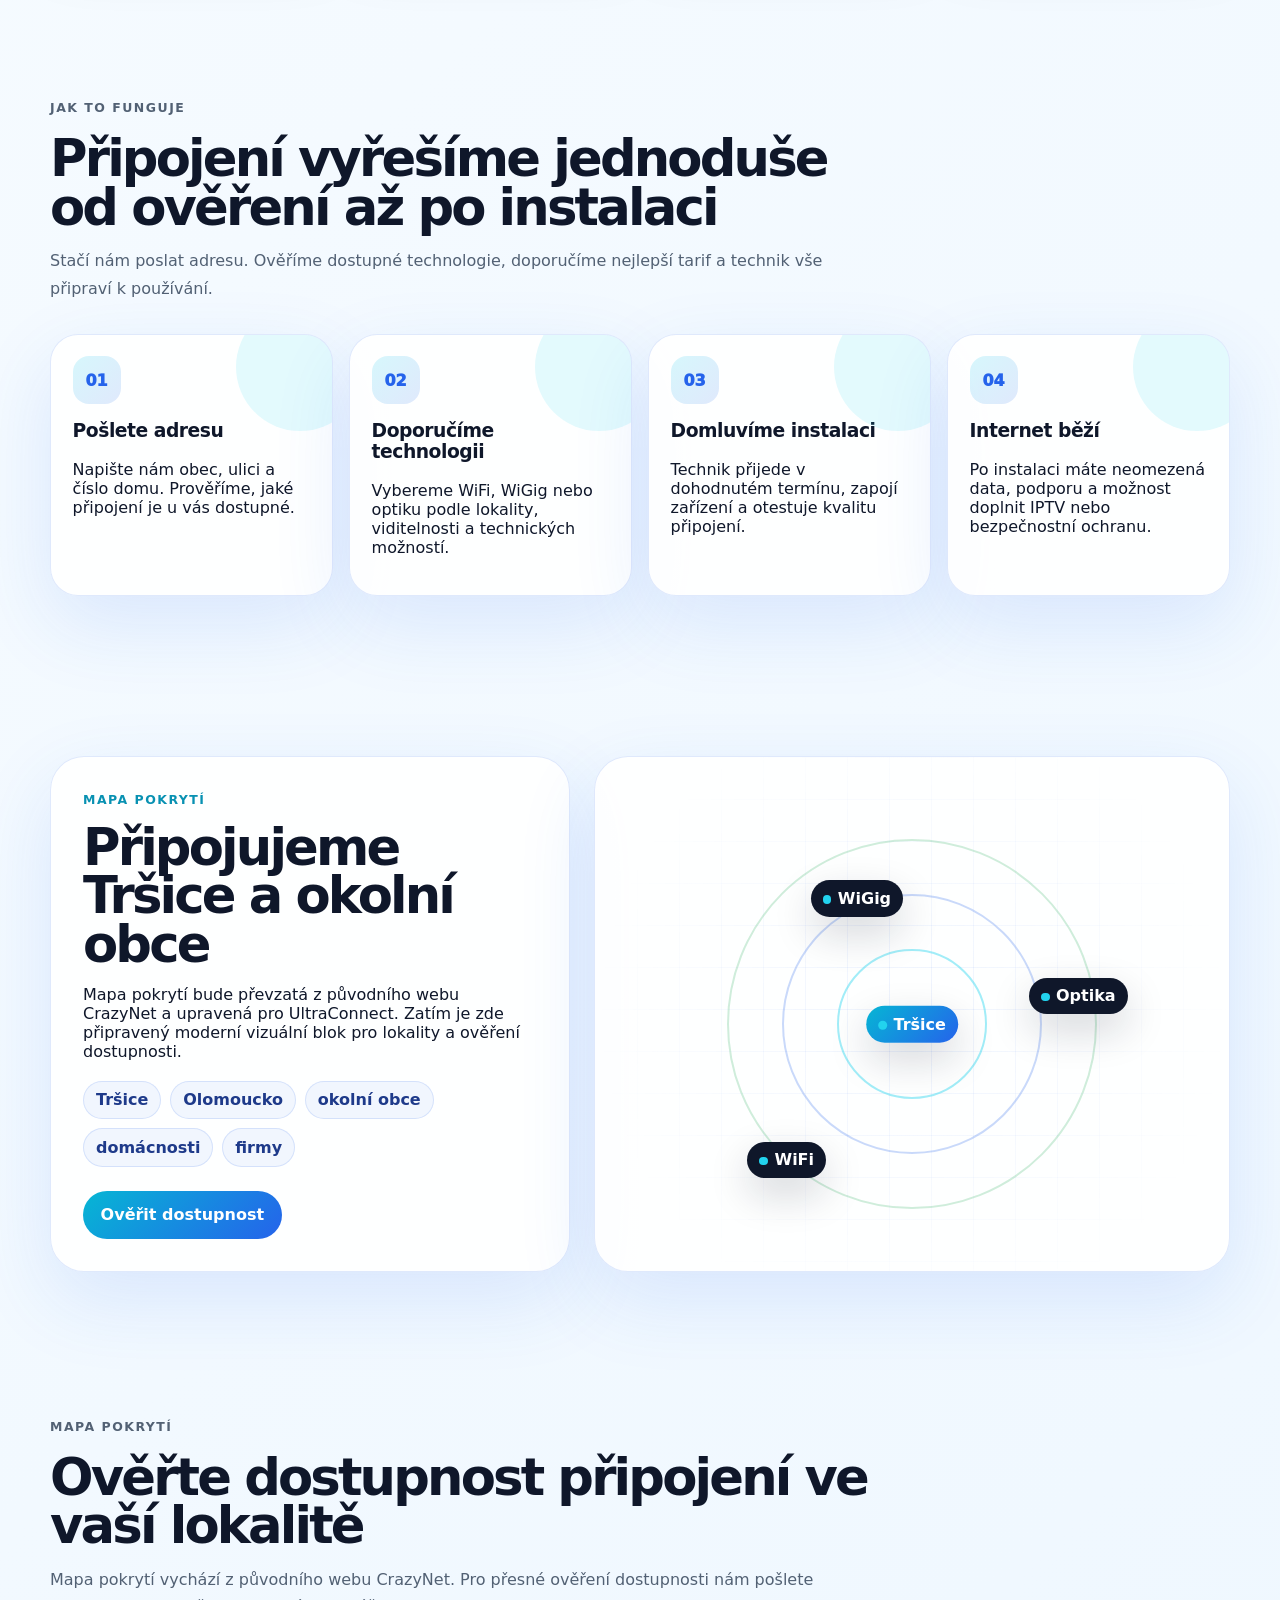
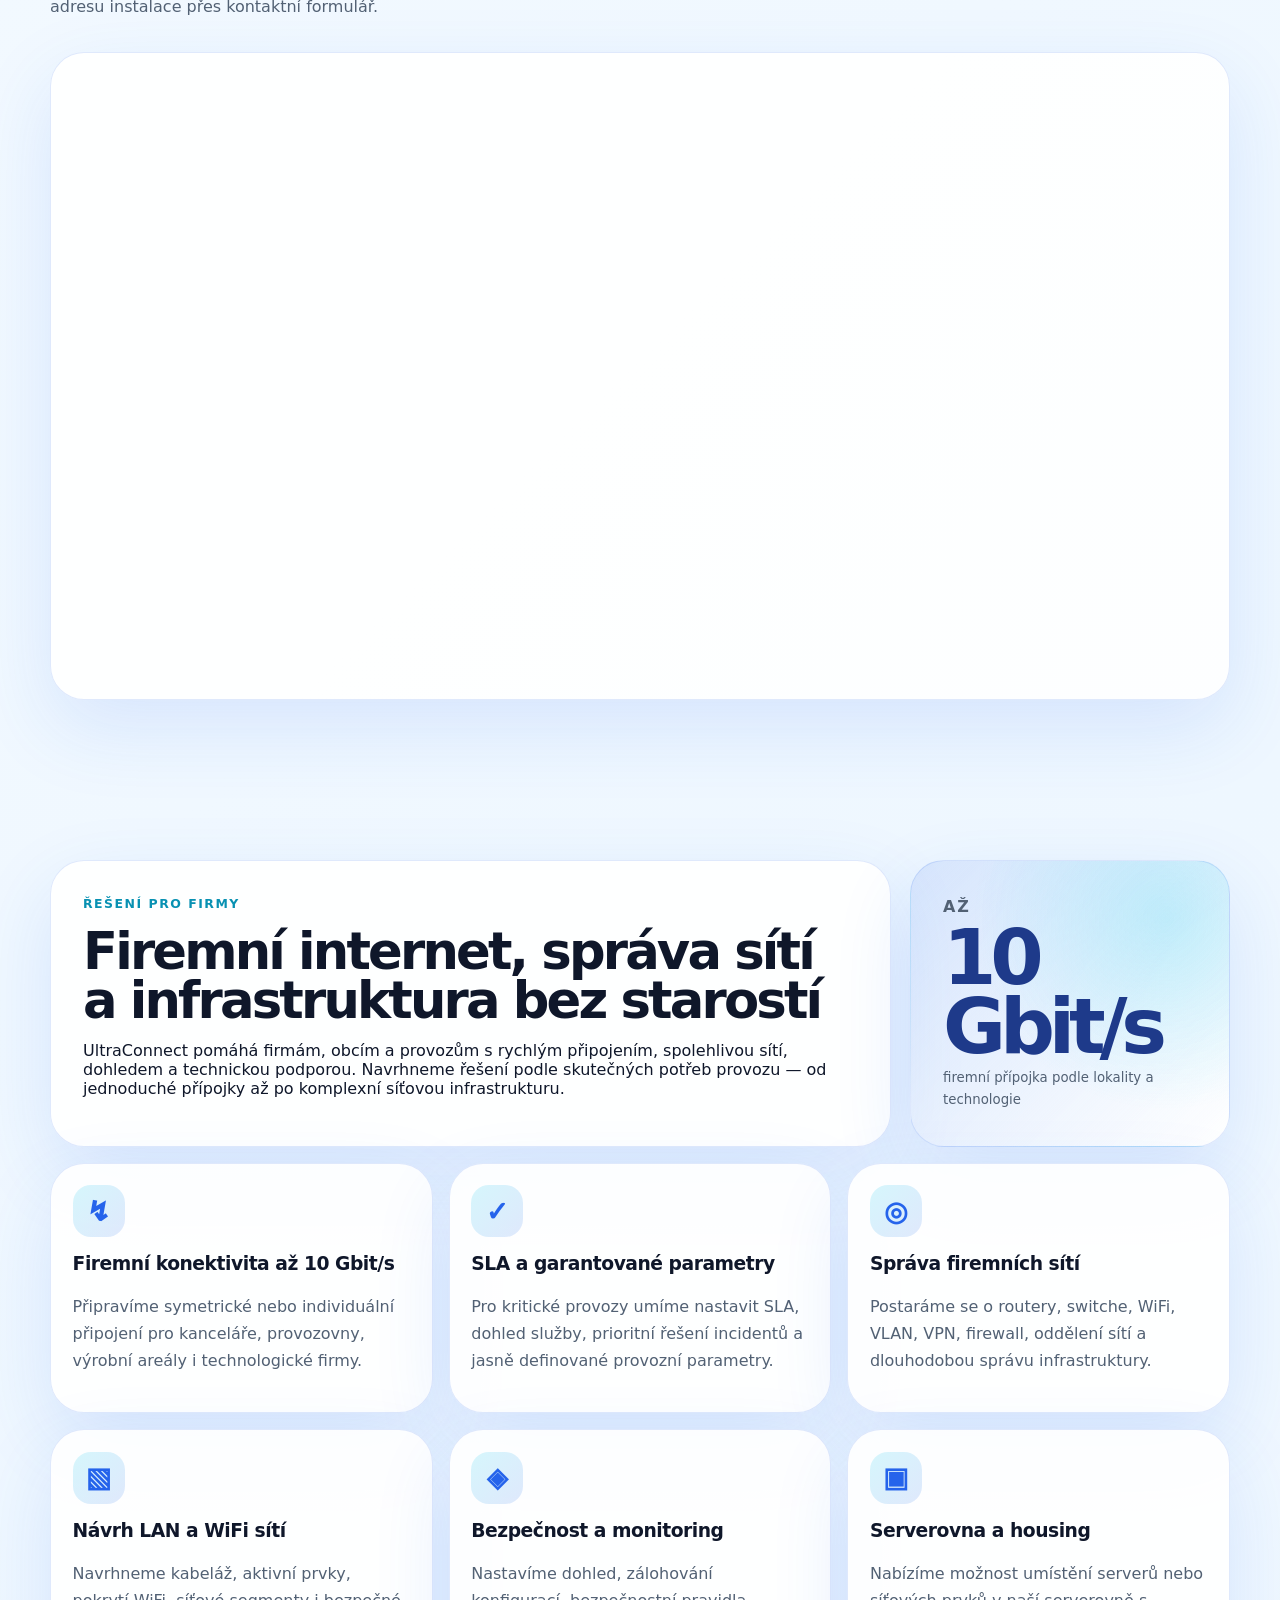
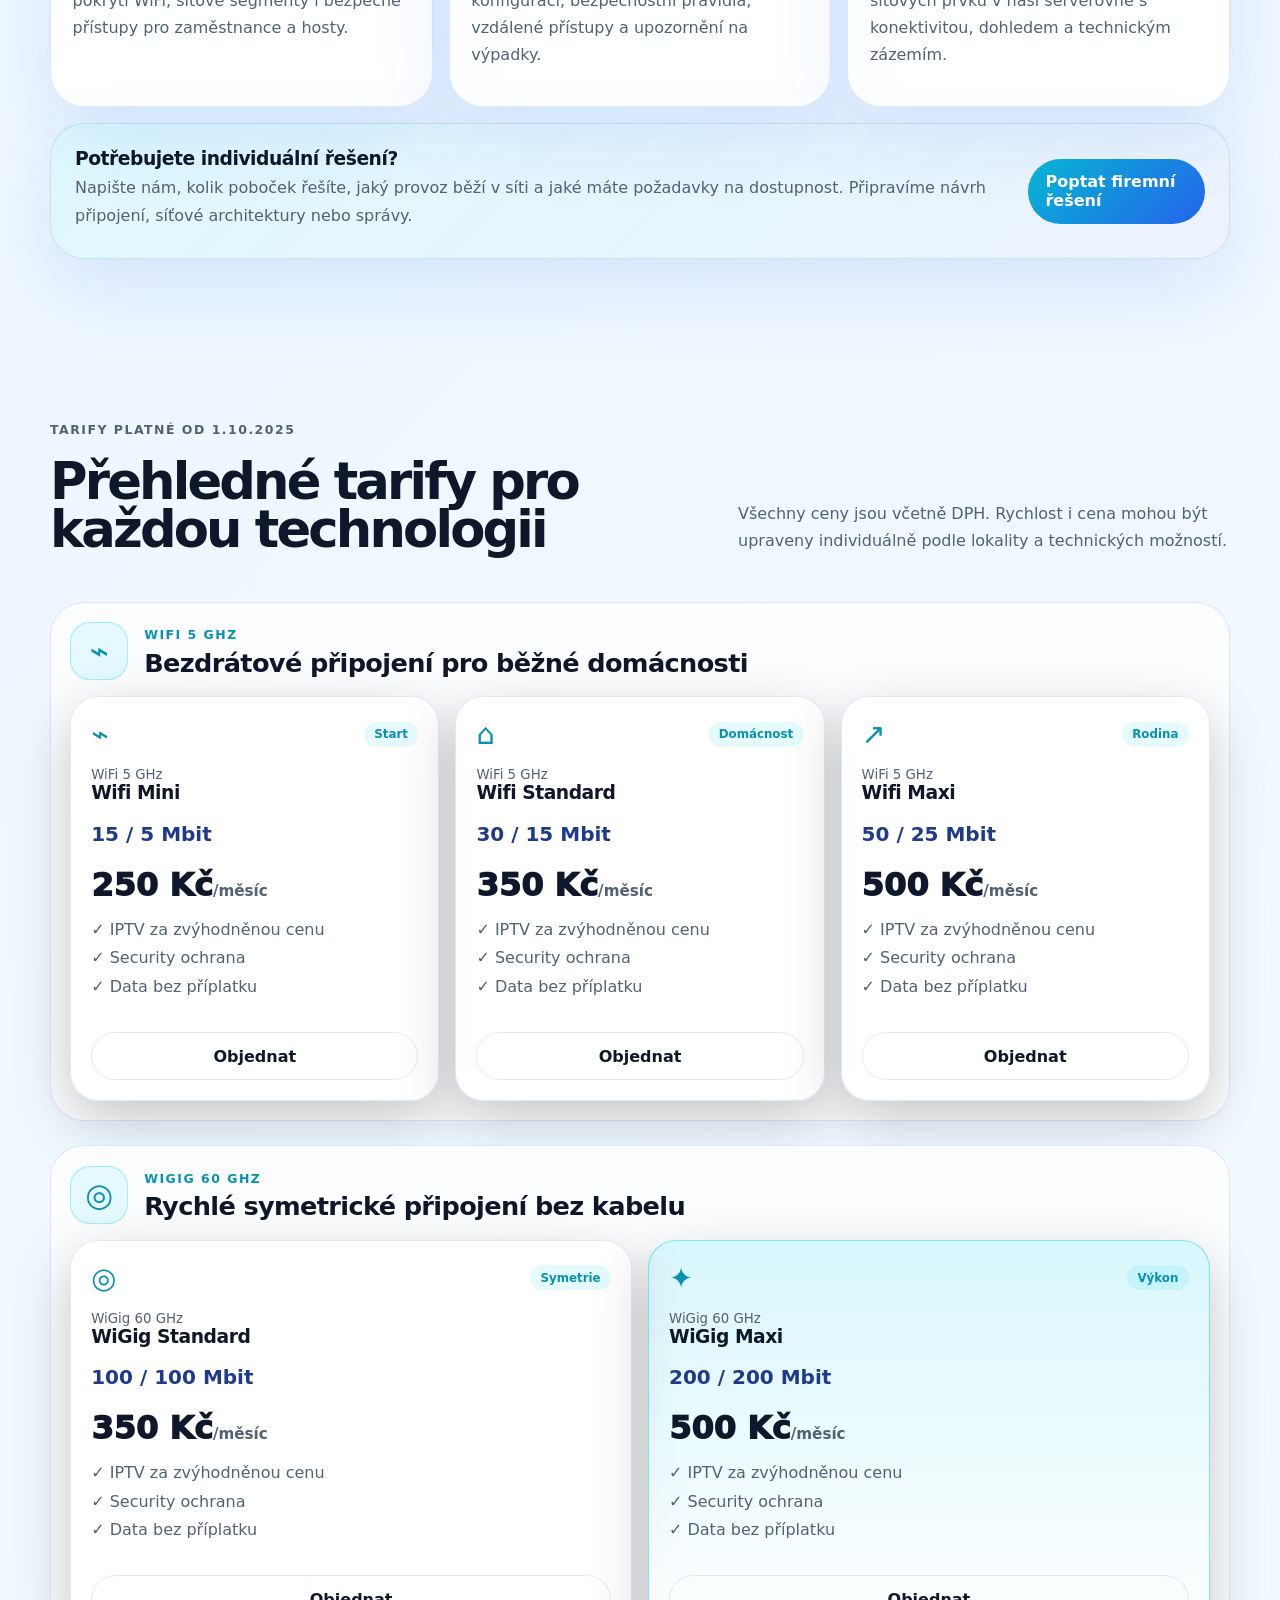
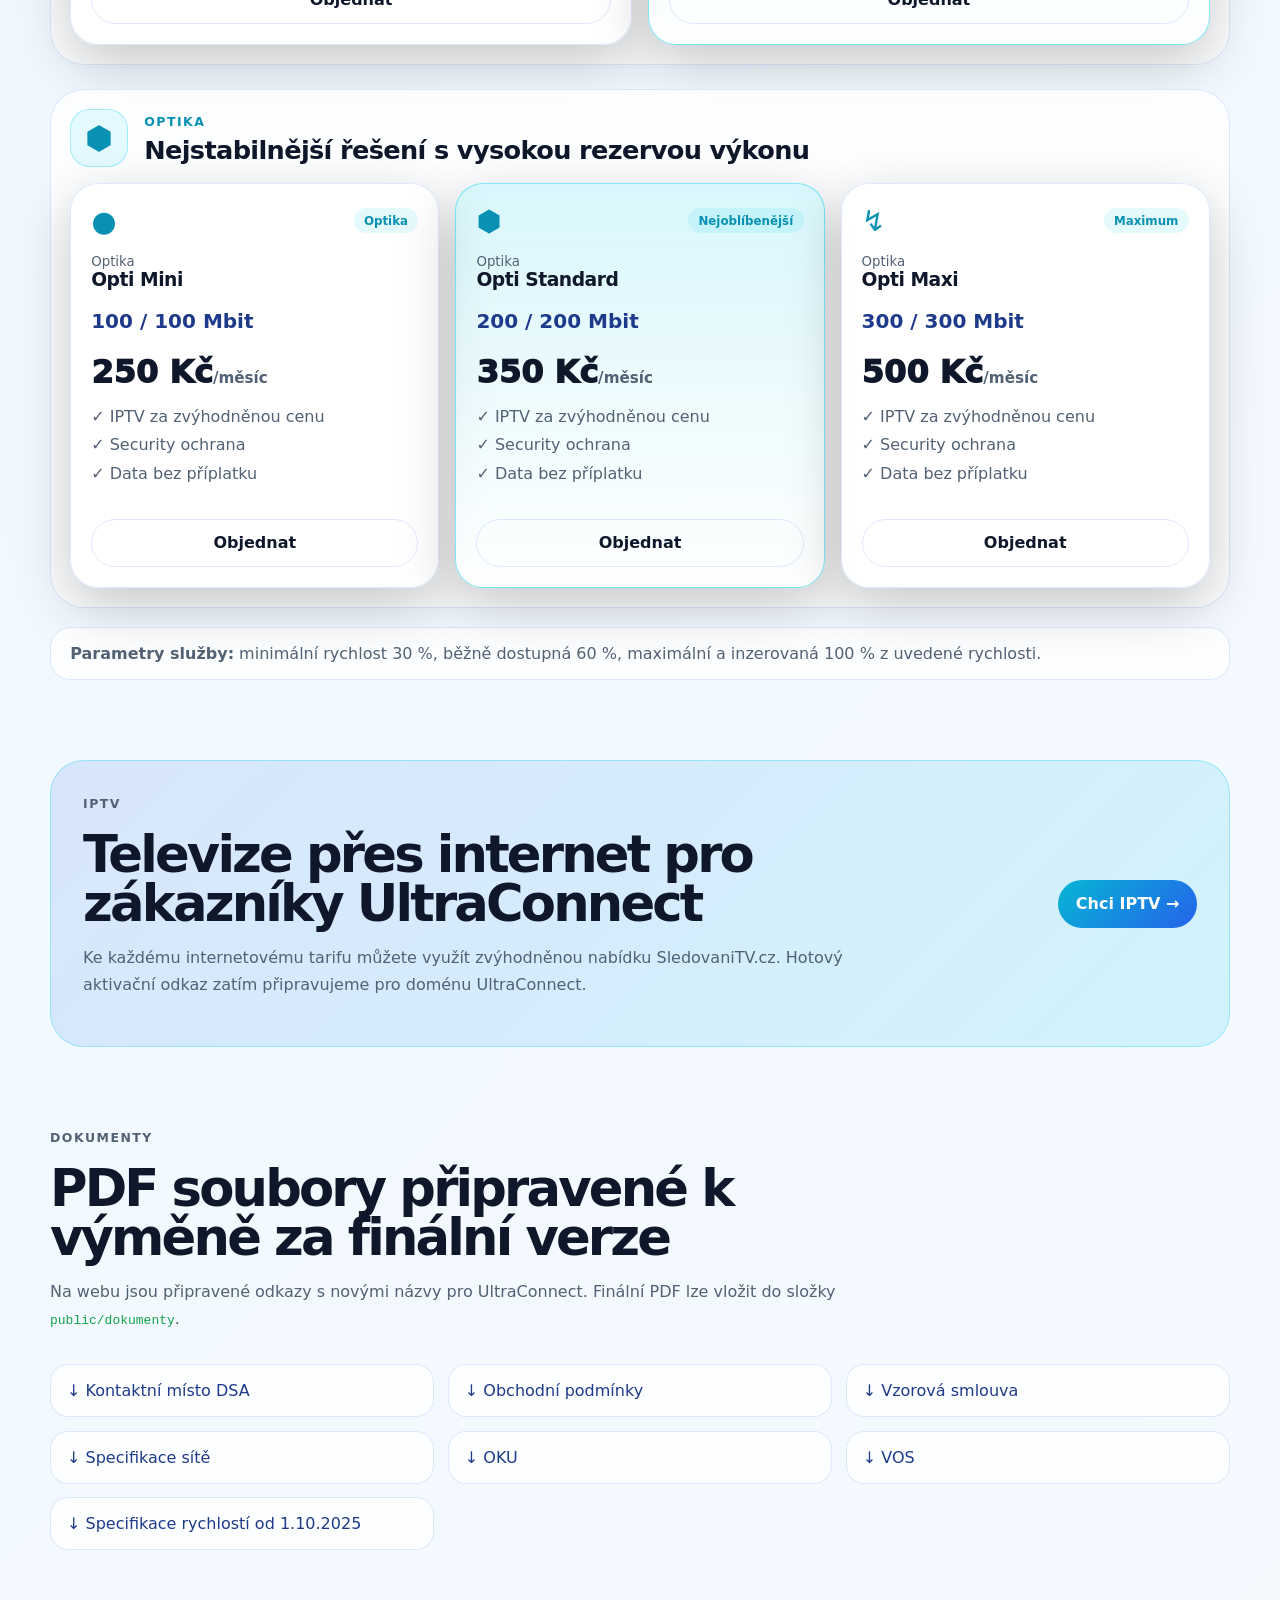
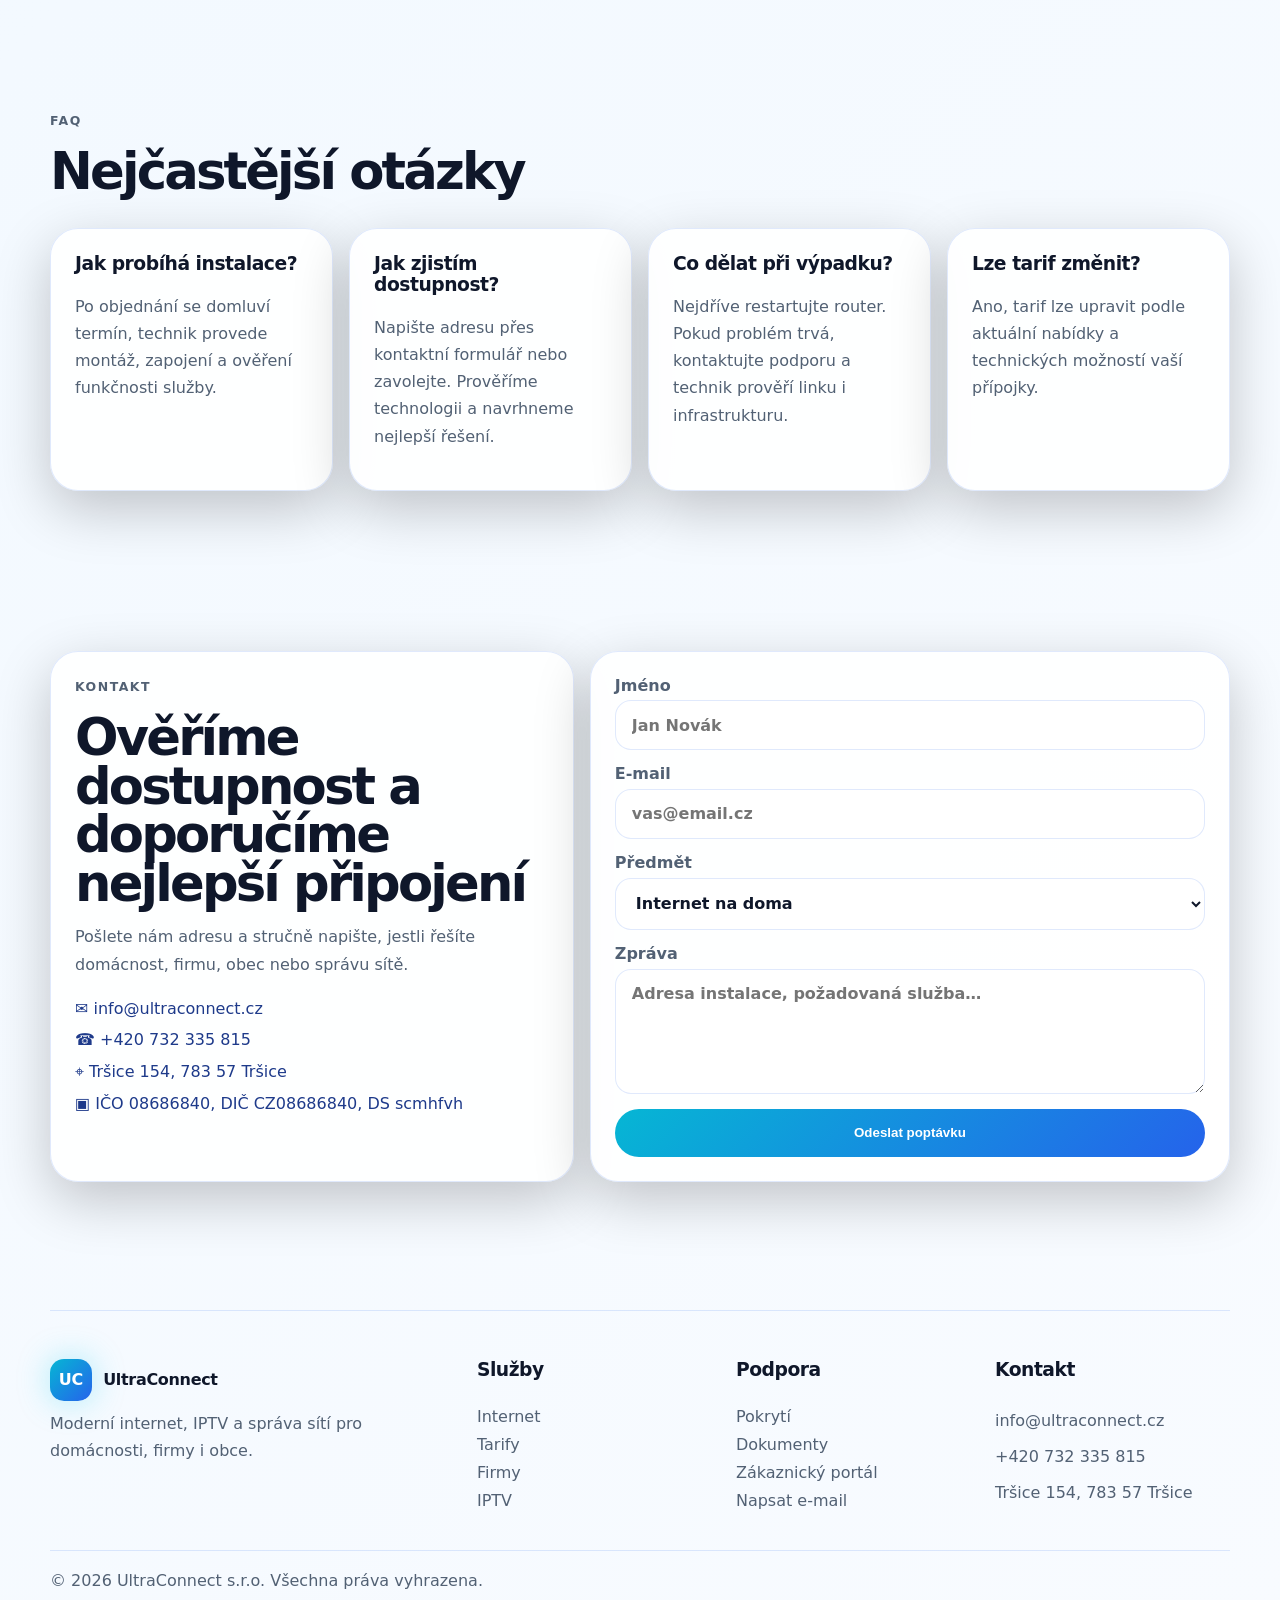
==== commit 3f2352c3: "Add DSA contact point document" ====
--- a/index.html
+++ b/index.html
@@ -471,6 +471,8 @@
       </div>
 
       <div class="documents">
+          <a href="public/dokumenty/kontaktni-misto-dsa.pdf">↓ Kontaktní místo DSA</a>
+
         <a href="public/dokumenty/obchodni-podminky.pdf">↓ Obchodní podmínky</a>
         <a href="public/dokumenty/vzorova-smlouva.pdf">↓ Vzorová smlouva</a>
         <a href="public/dokumenty/specifikace-site.pdf">↓ Specifikace sítě</a>
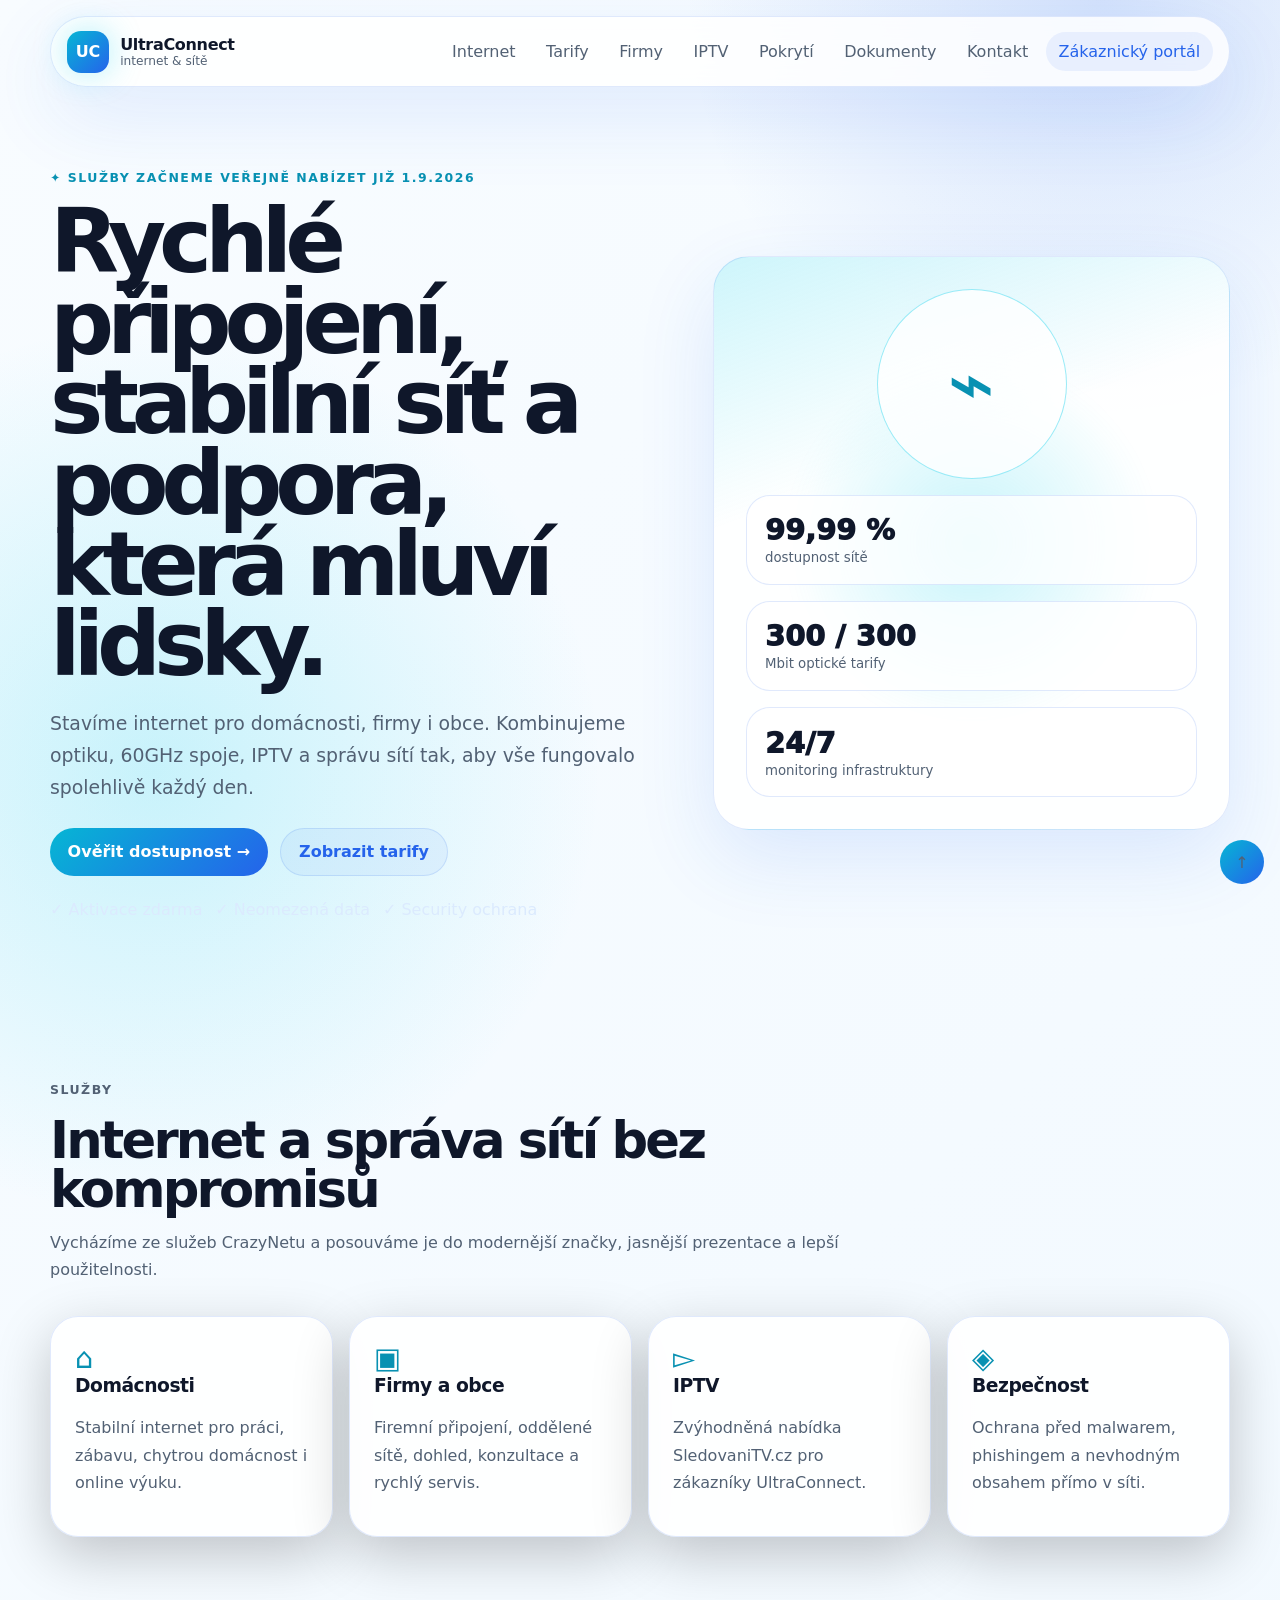
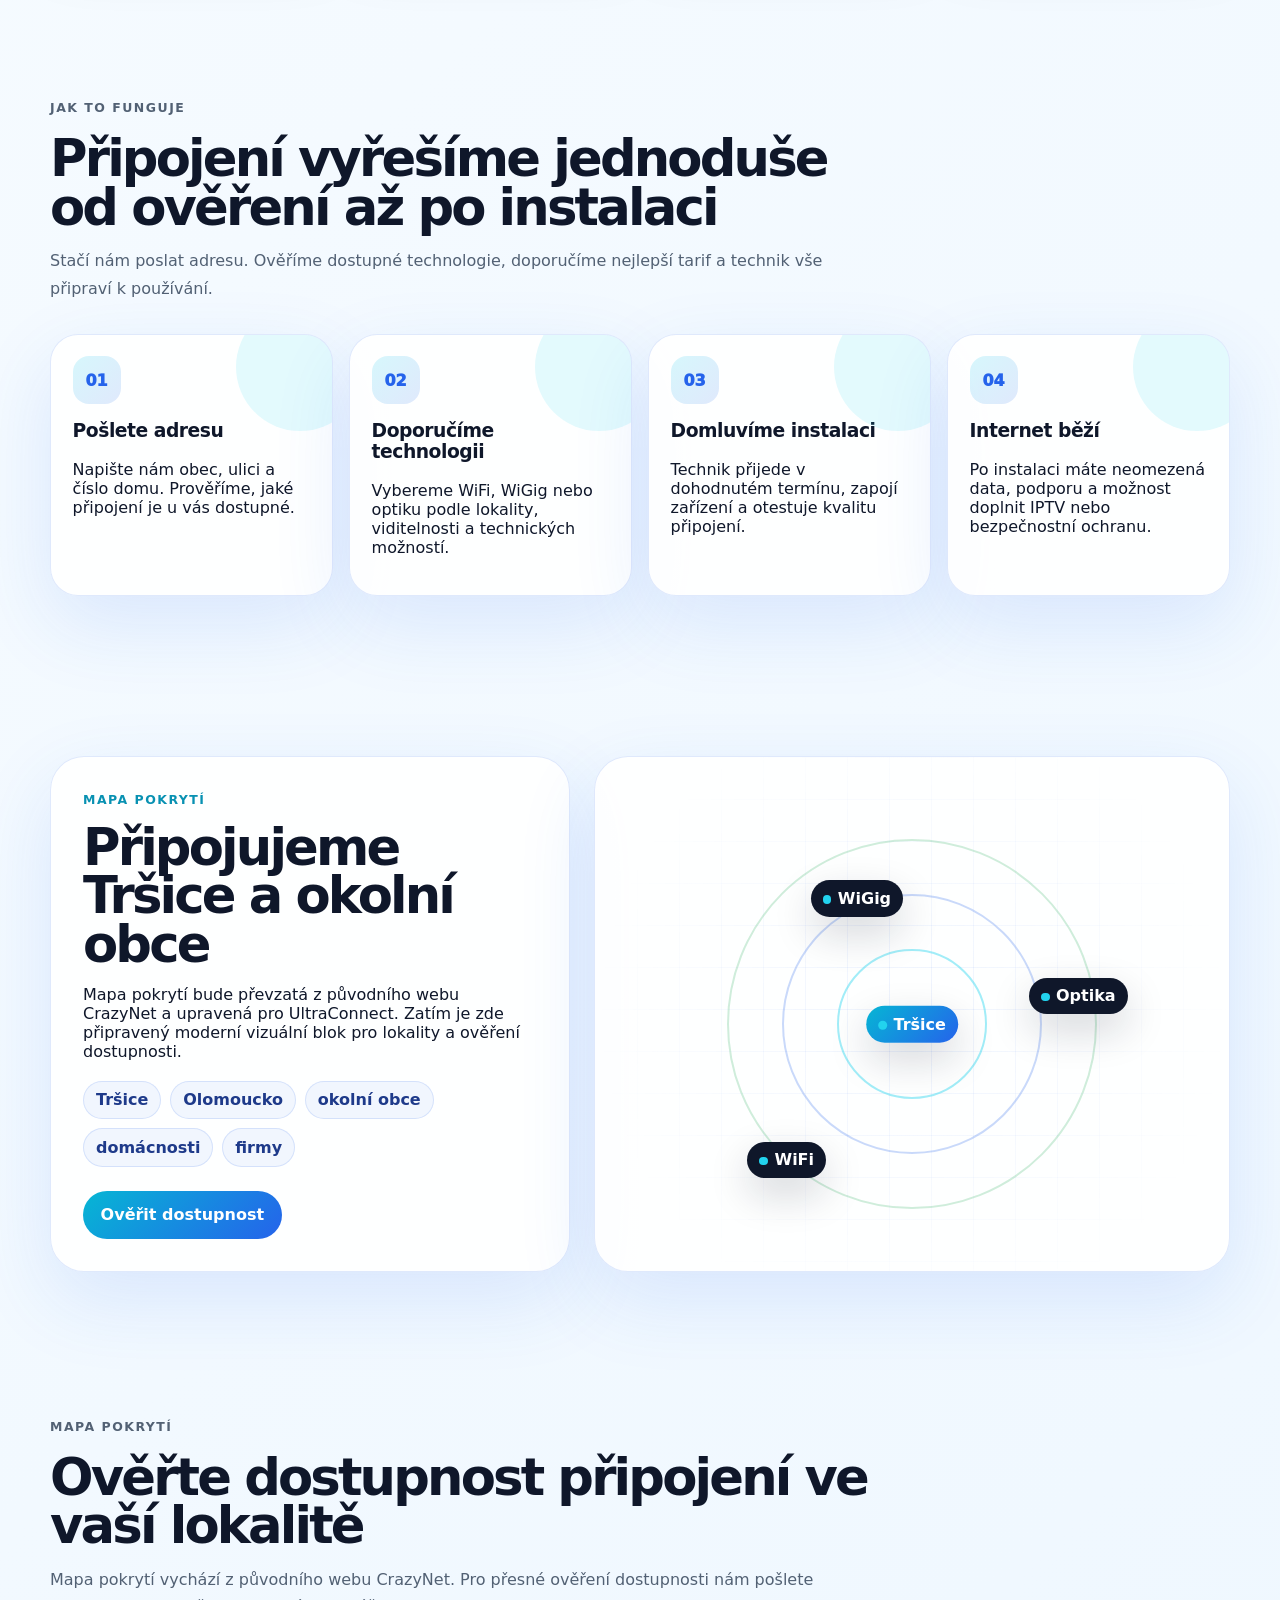
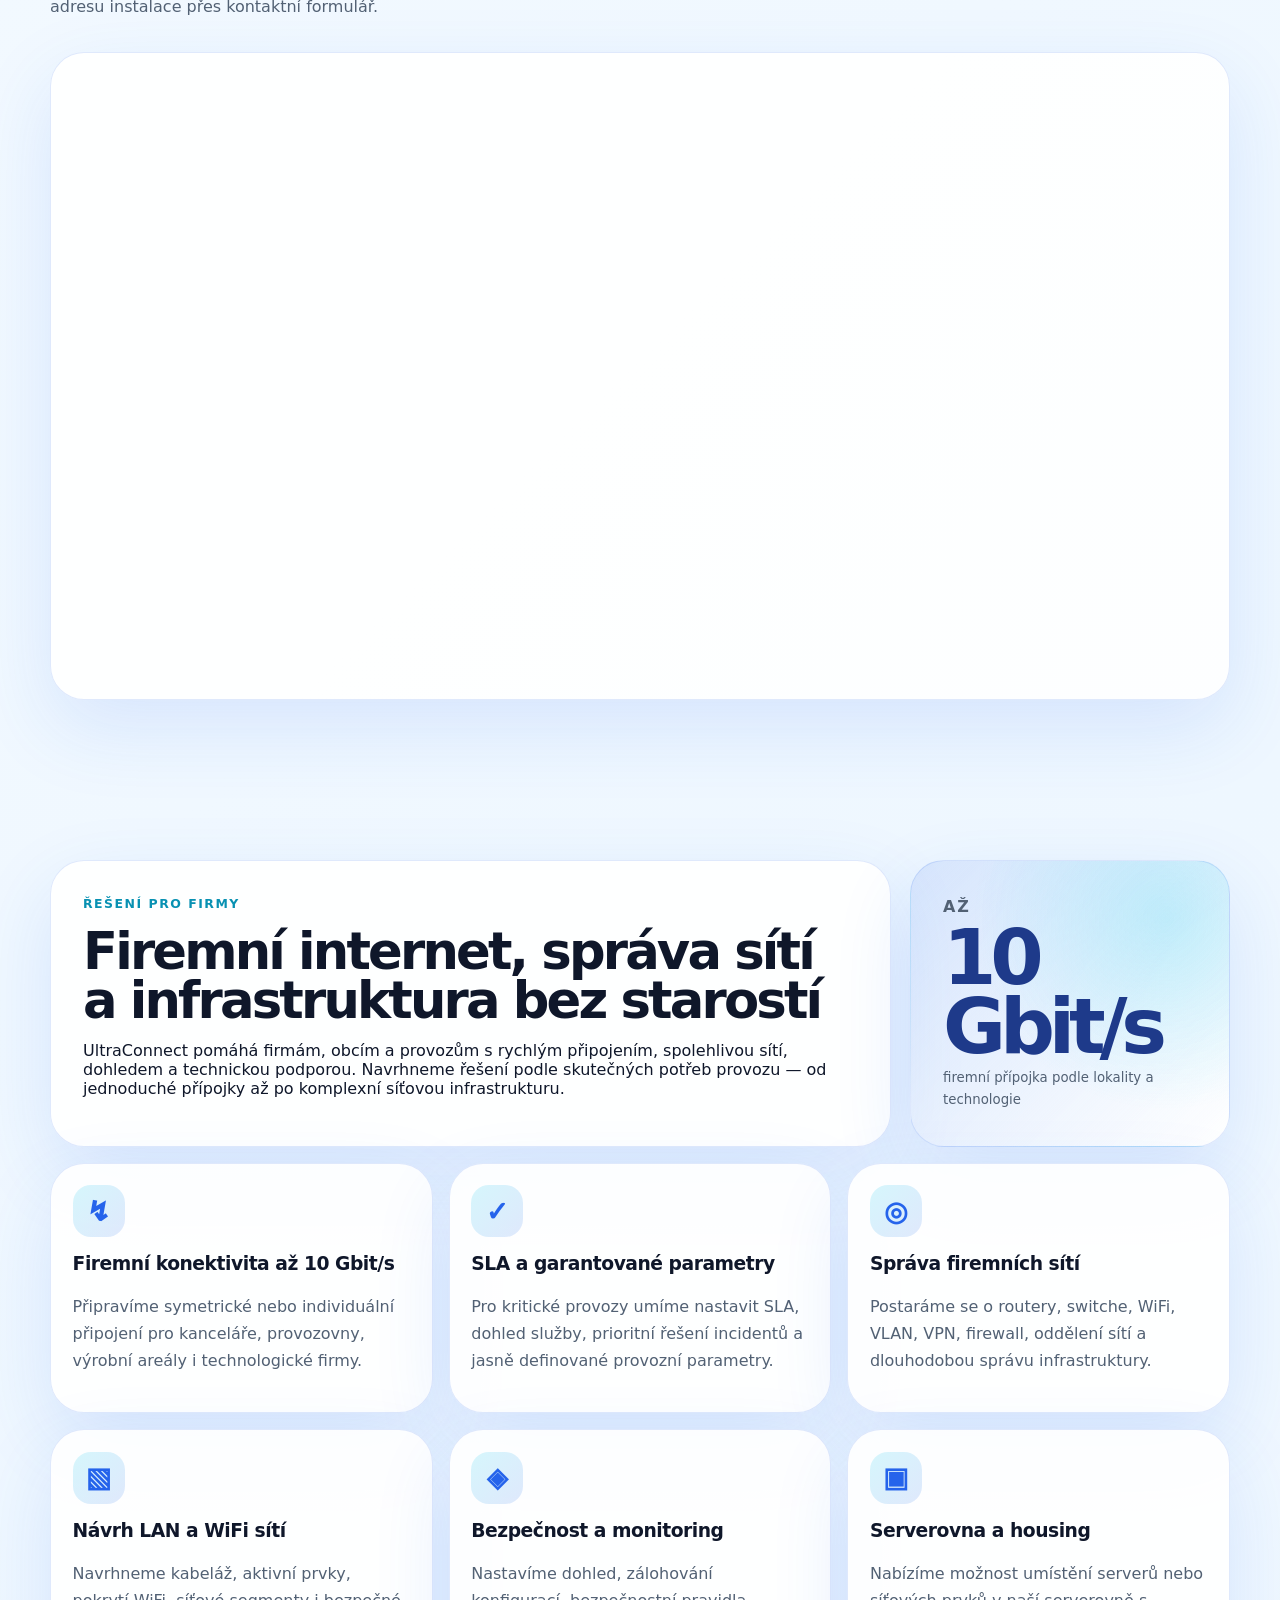
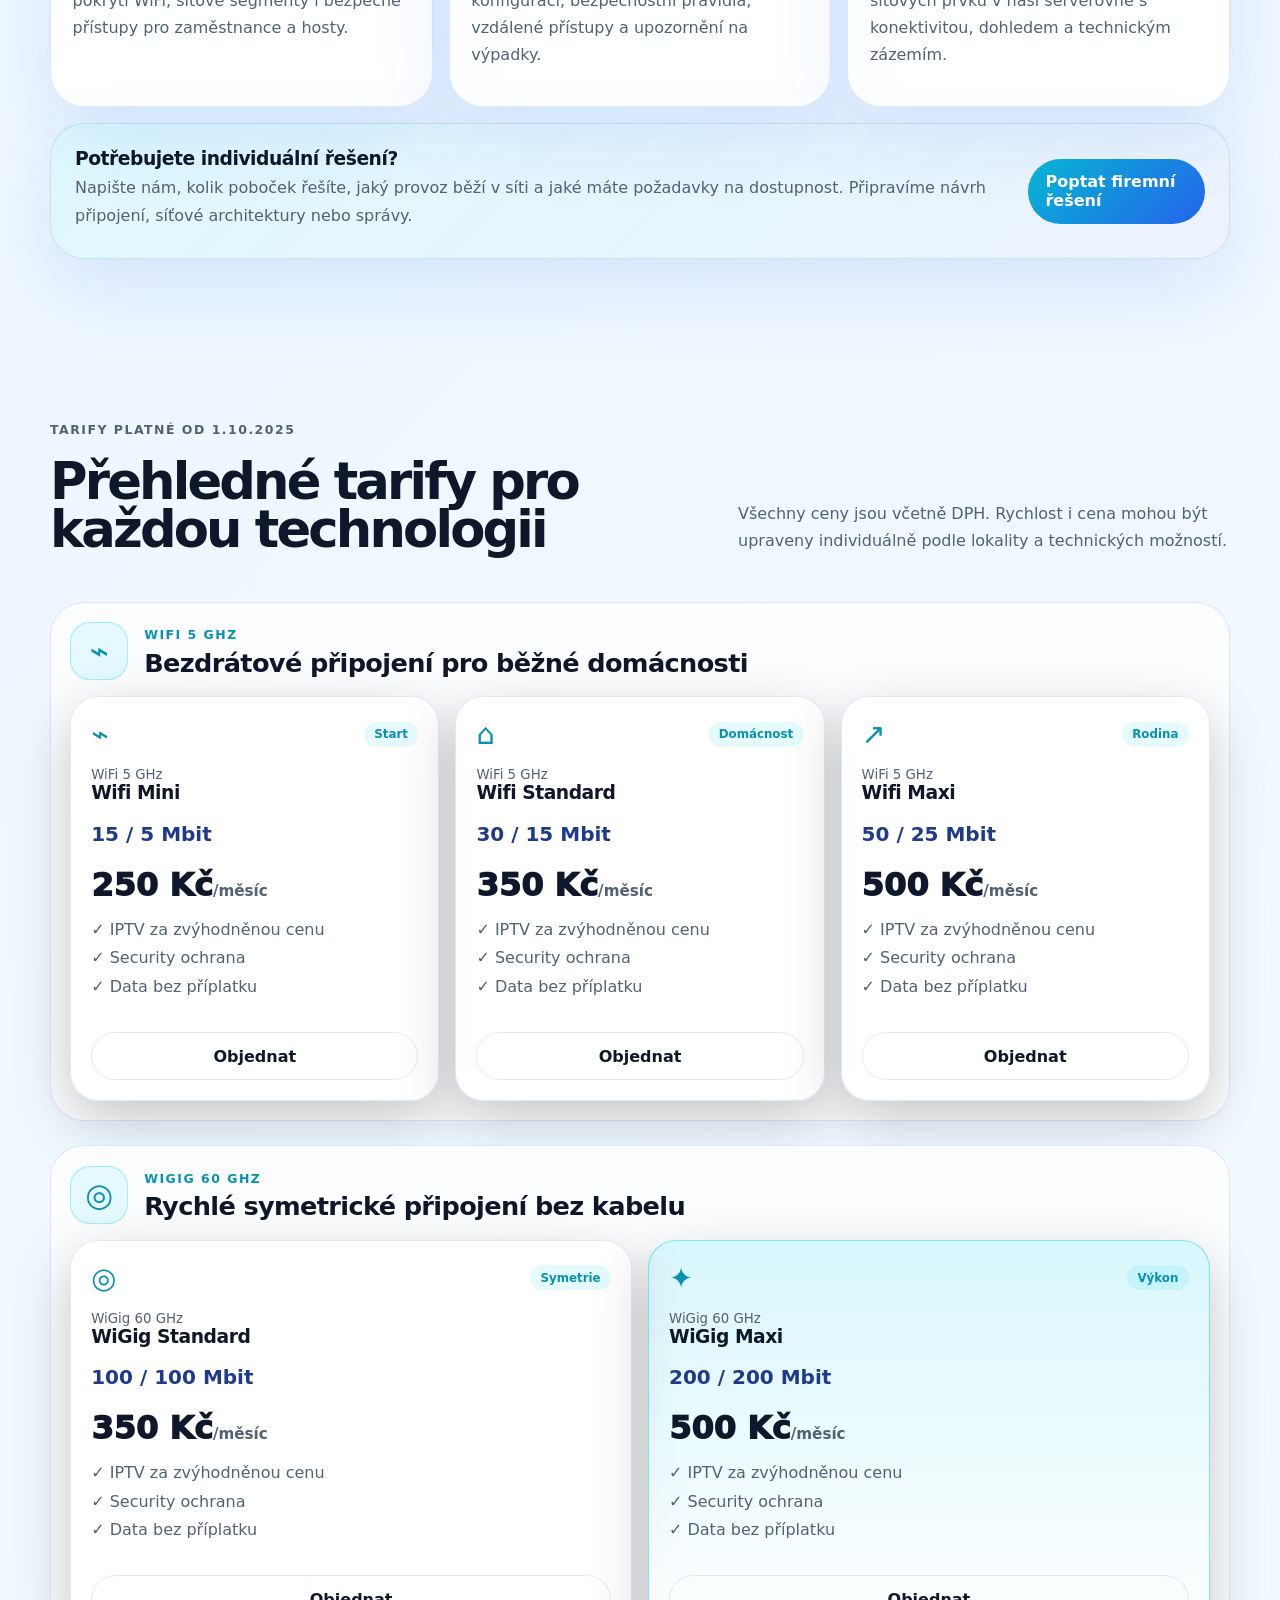
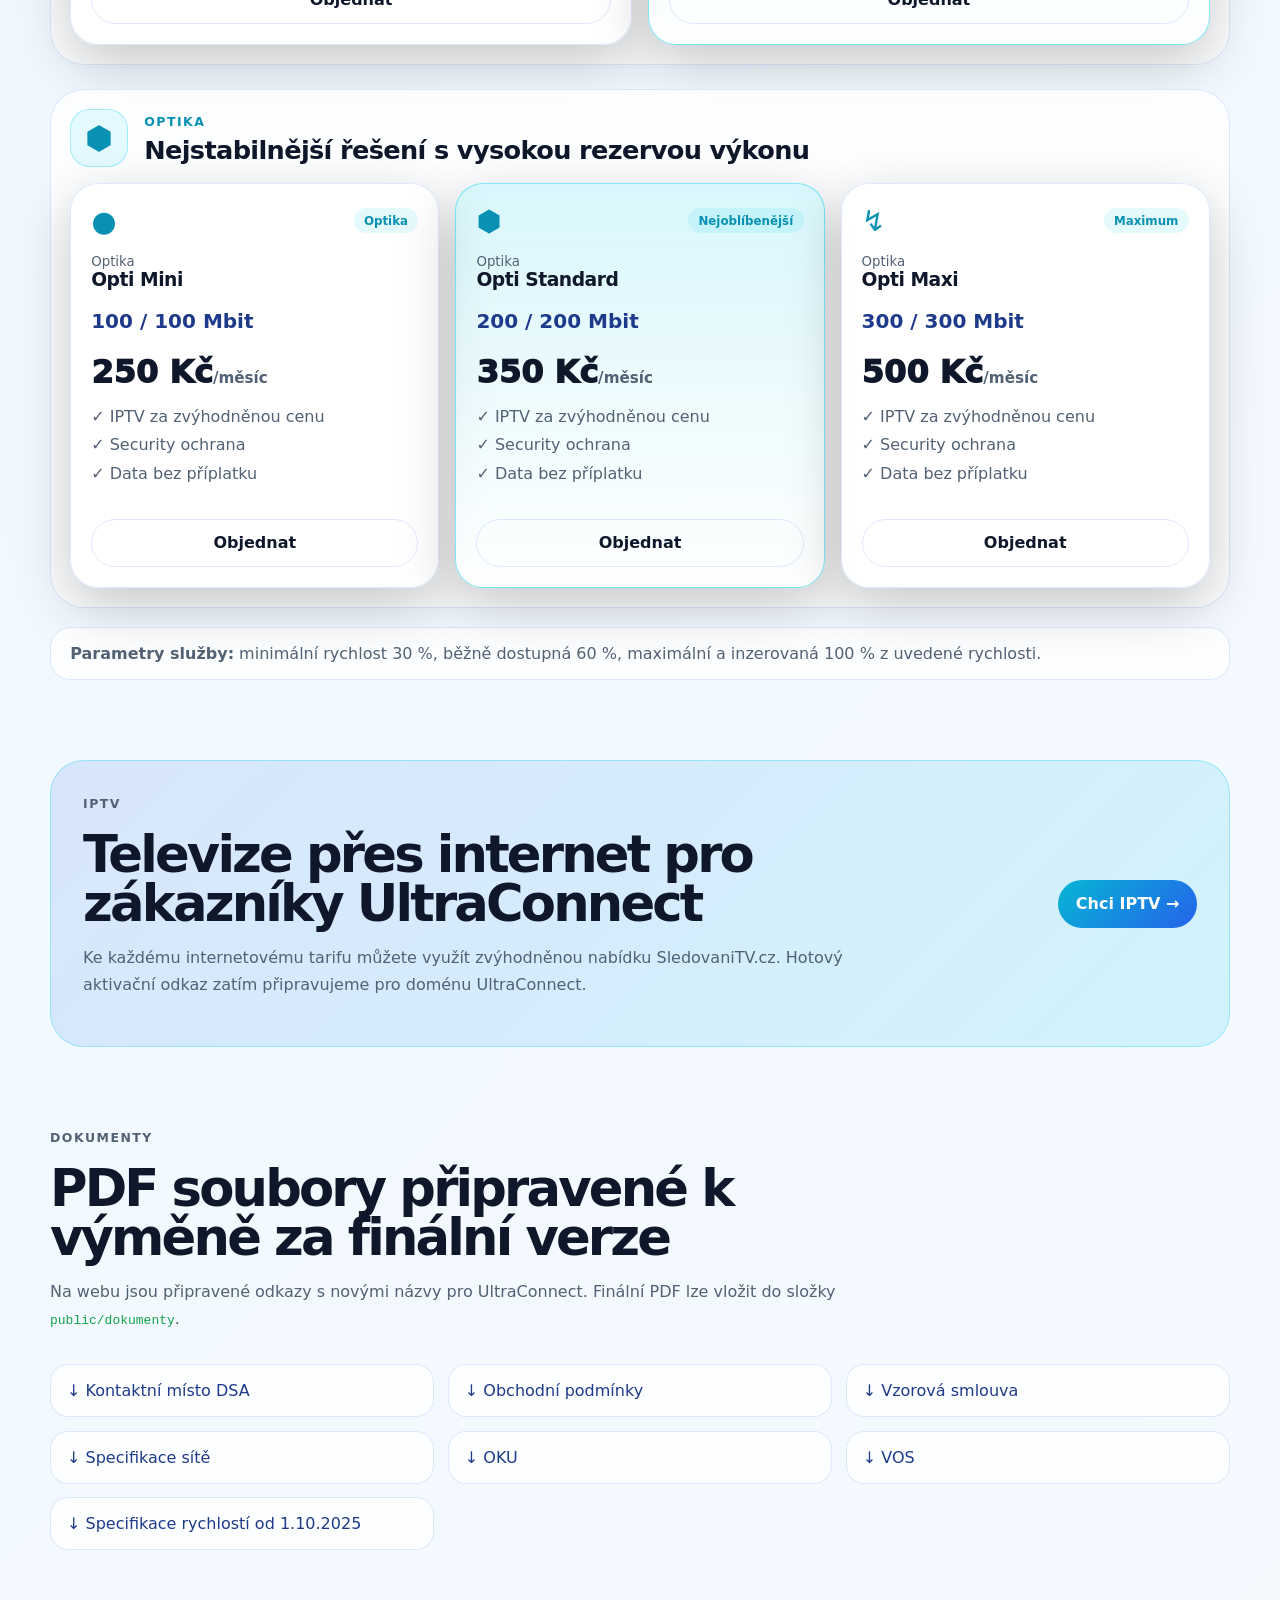
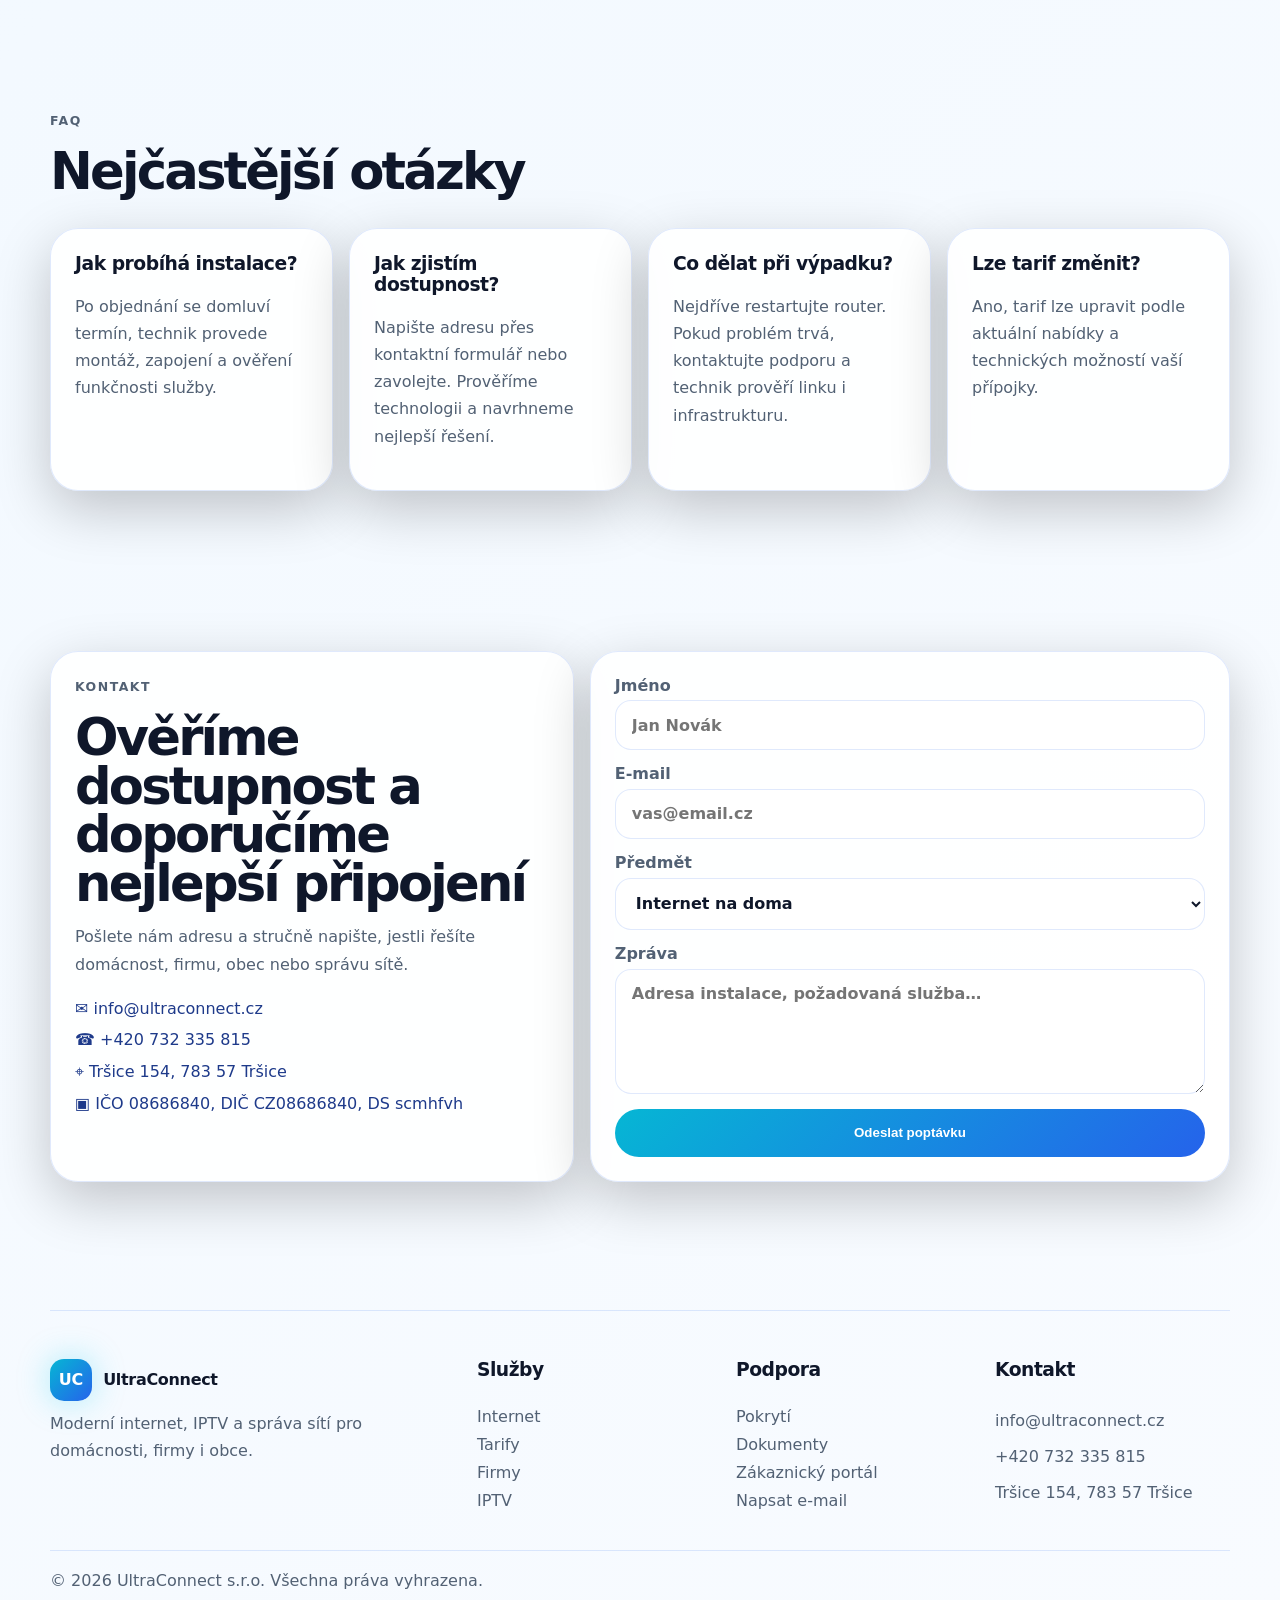
==== commit a1595c1b: "Update index.html" ====
--- a/index.html
+++ b/index.html
@@ -35,7 +35,7 @@
   <main>
     <section class="hero" id="top">
       <div class="hero-copy">
-        <p class="eyebrow">✦ Nový moderní web UltraConnect</p>
+        <p class="eyebrow">✦ Služby začneme veřejně nabízet již 1.9.2026</p>
         <h1>Rychlé připojení, stabilní síť a podpora, která mluví lidsky.</h1>
         <p class="lead">
           Stavíme internet pro domácnosti, firmy i obce. Kombinujeme optiku, 60GHz spoje,
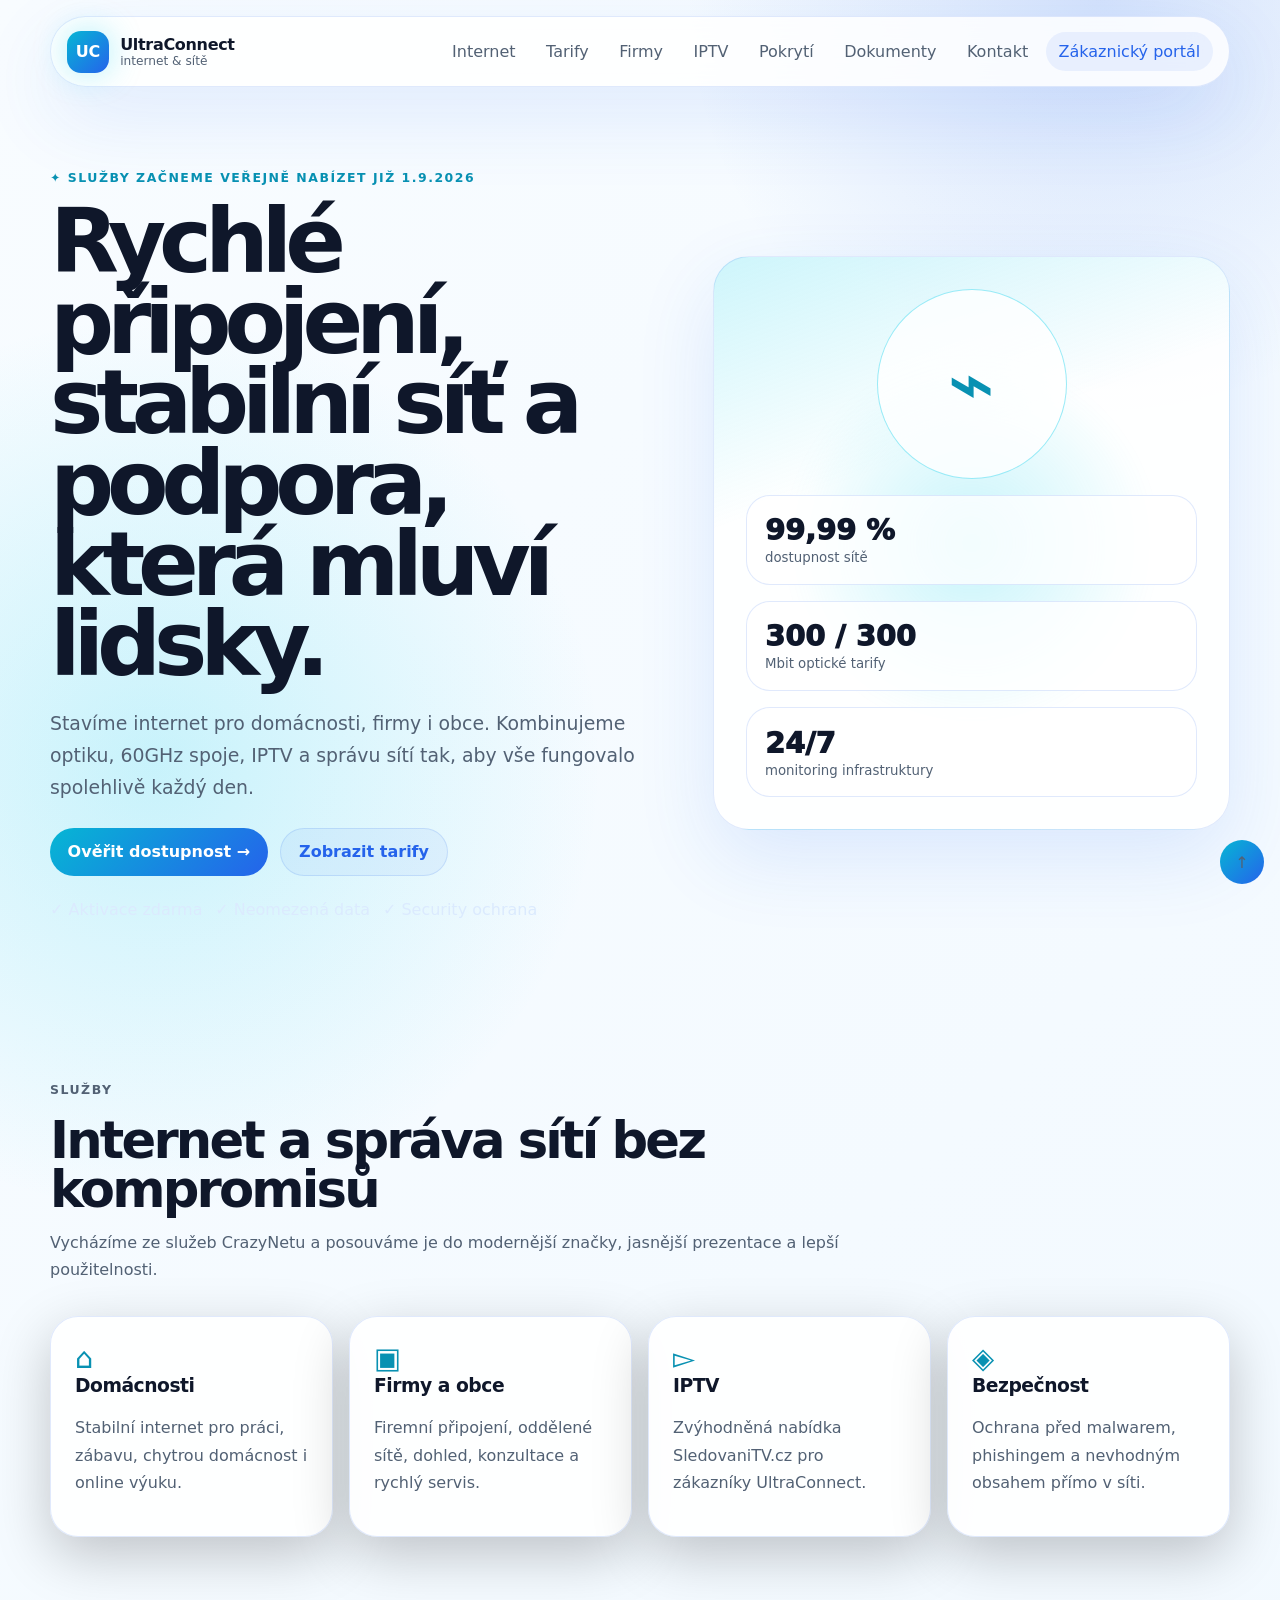
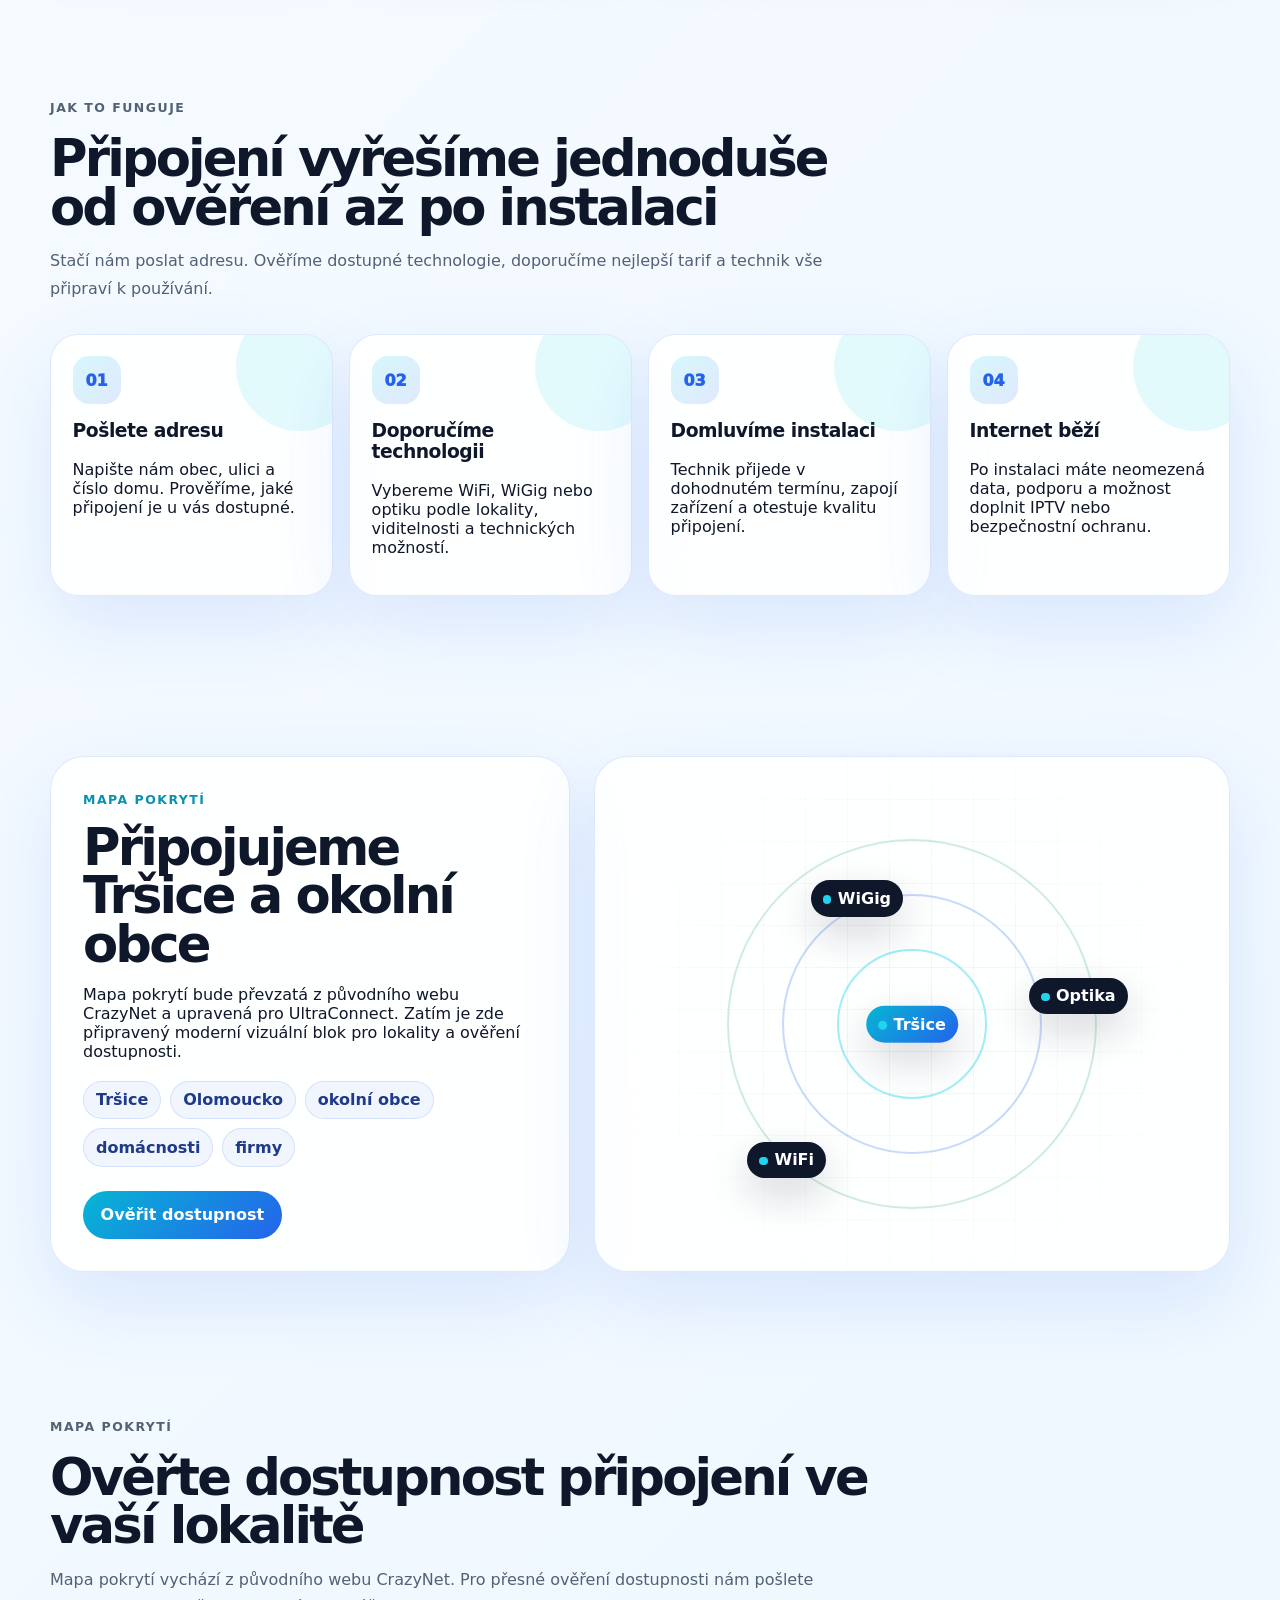
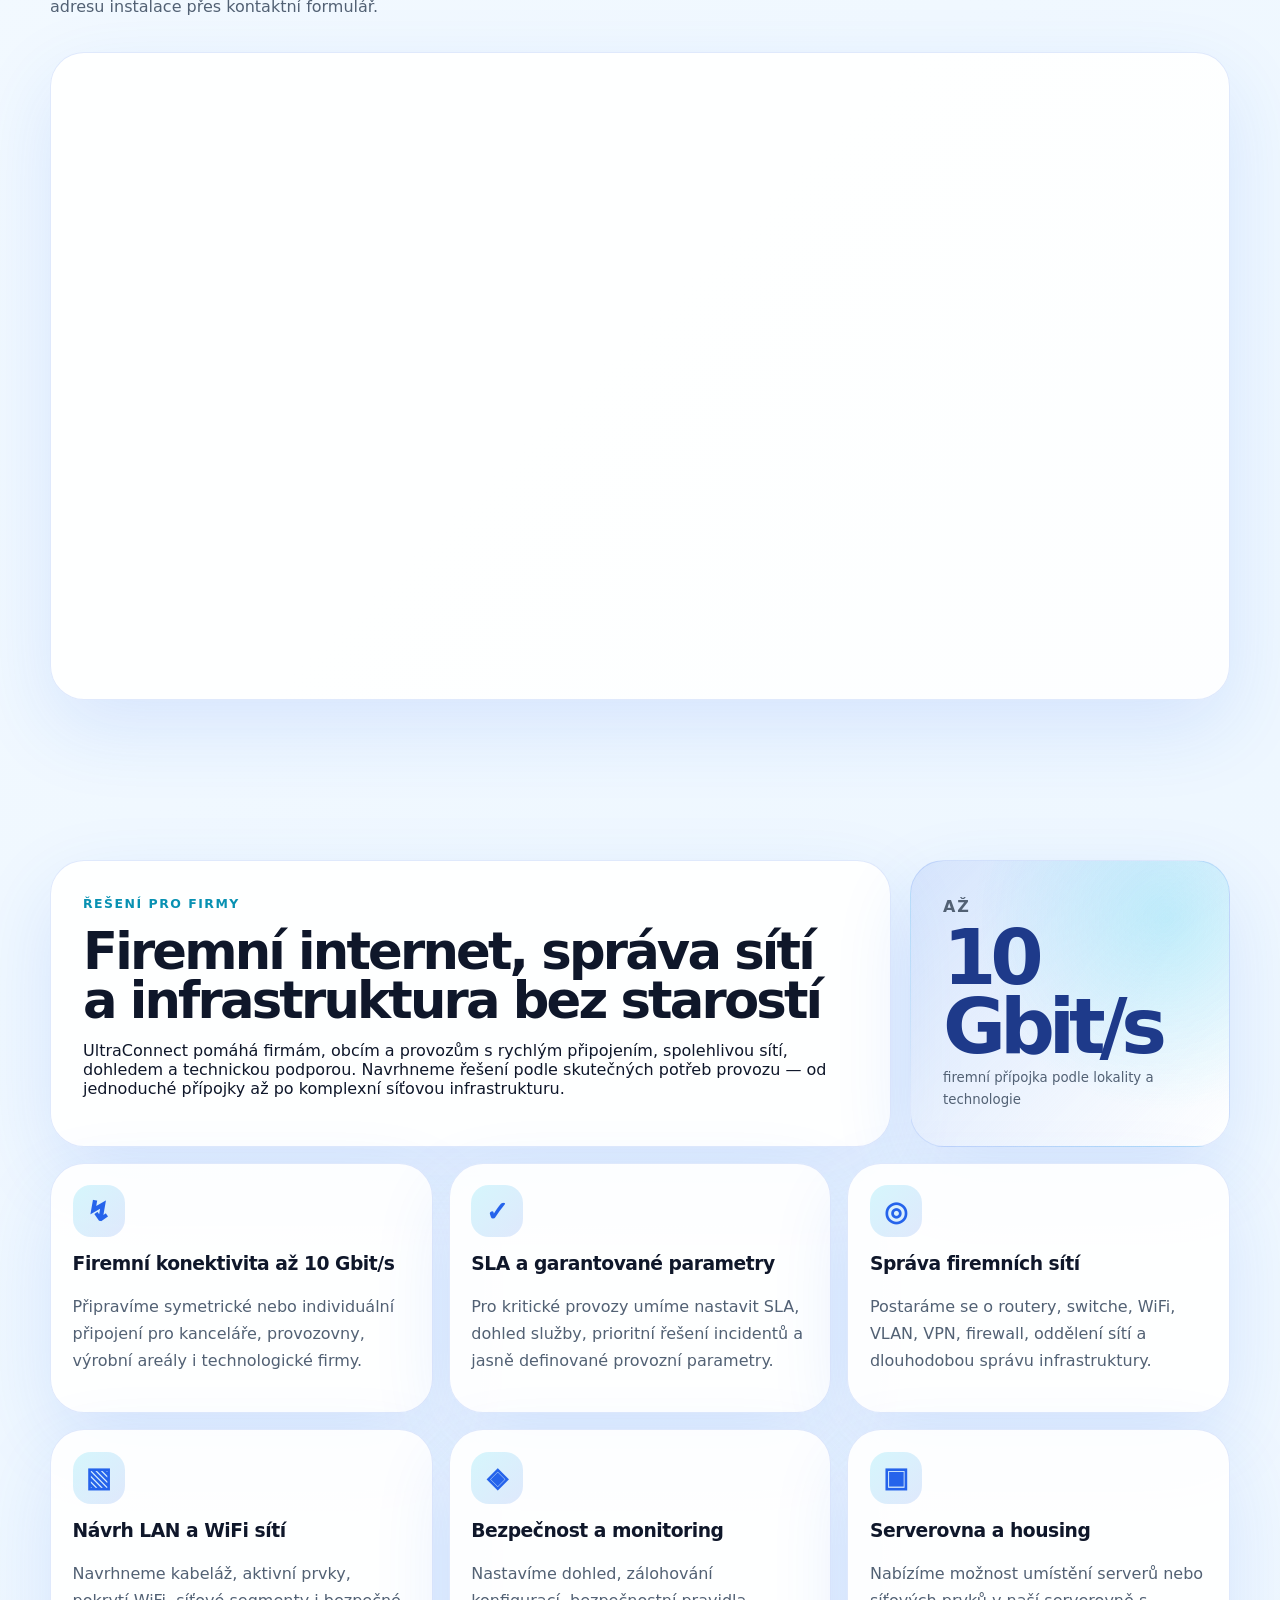
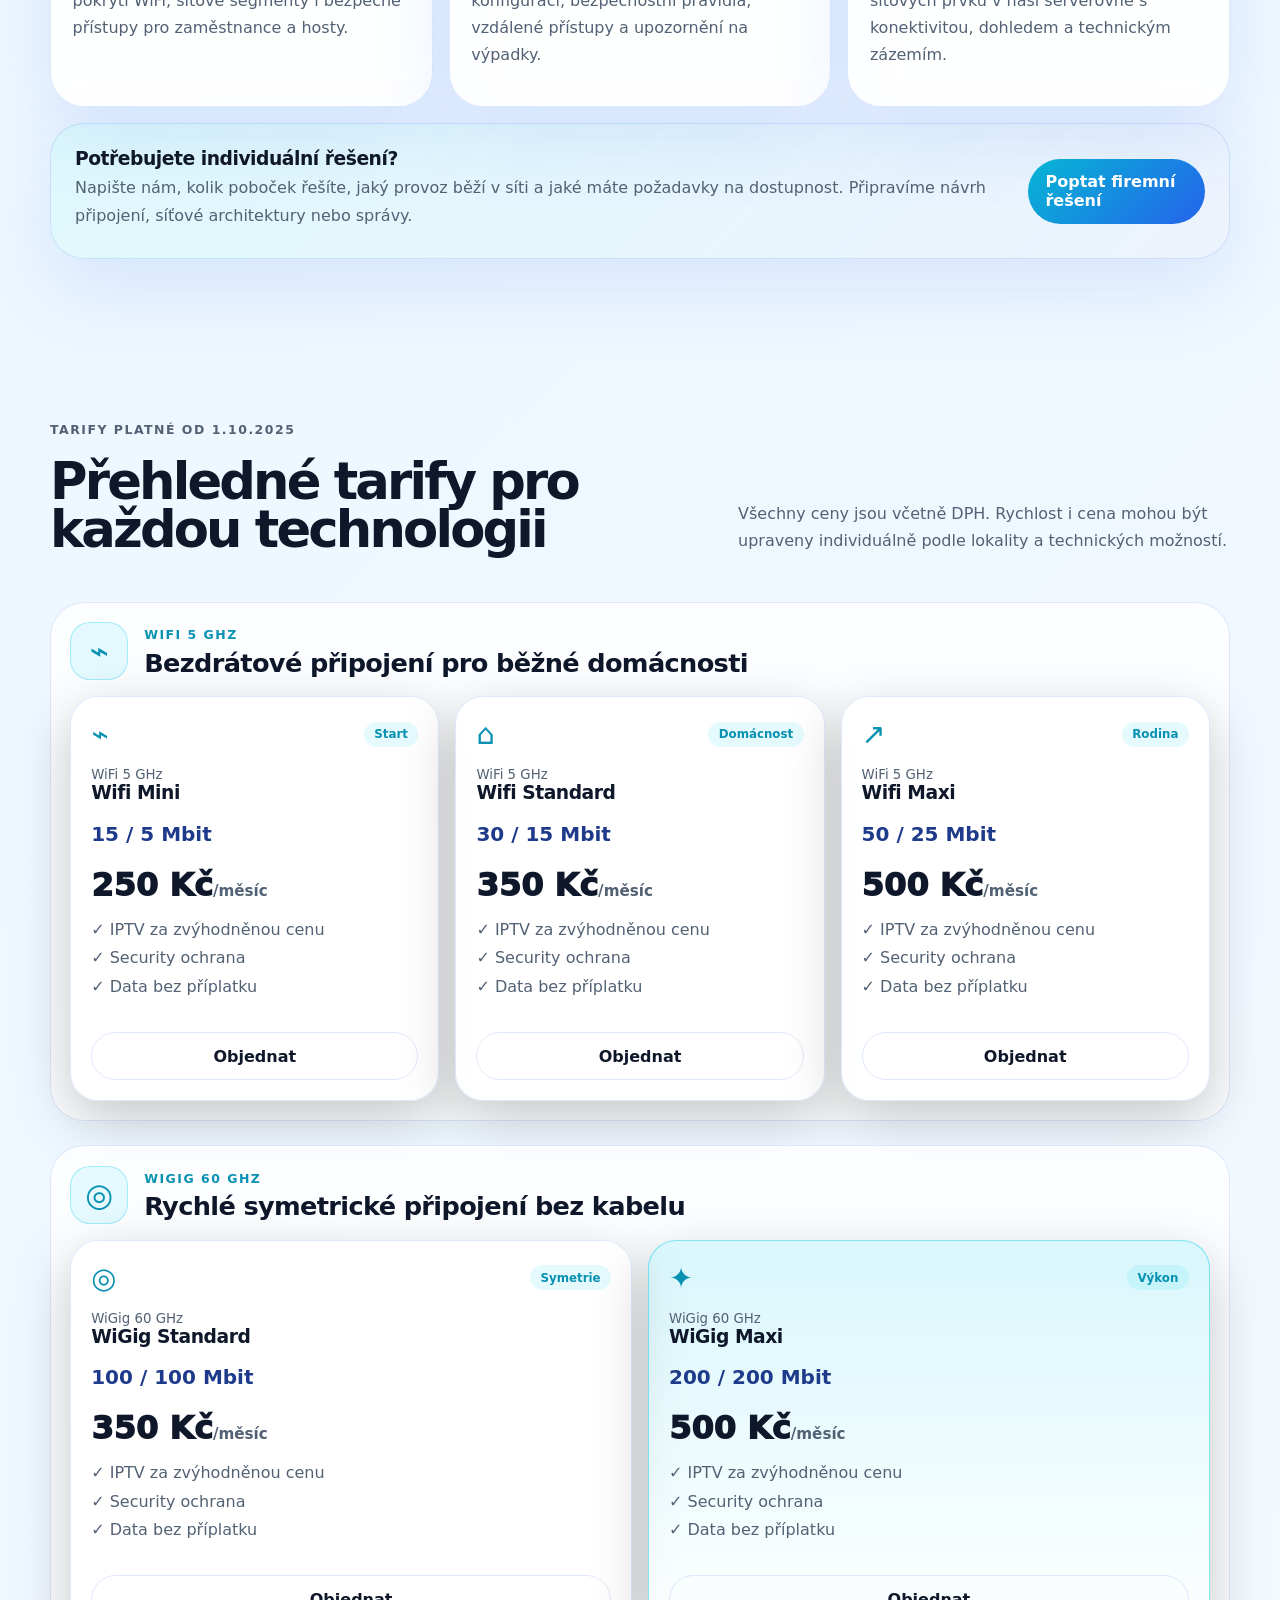
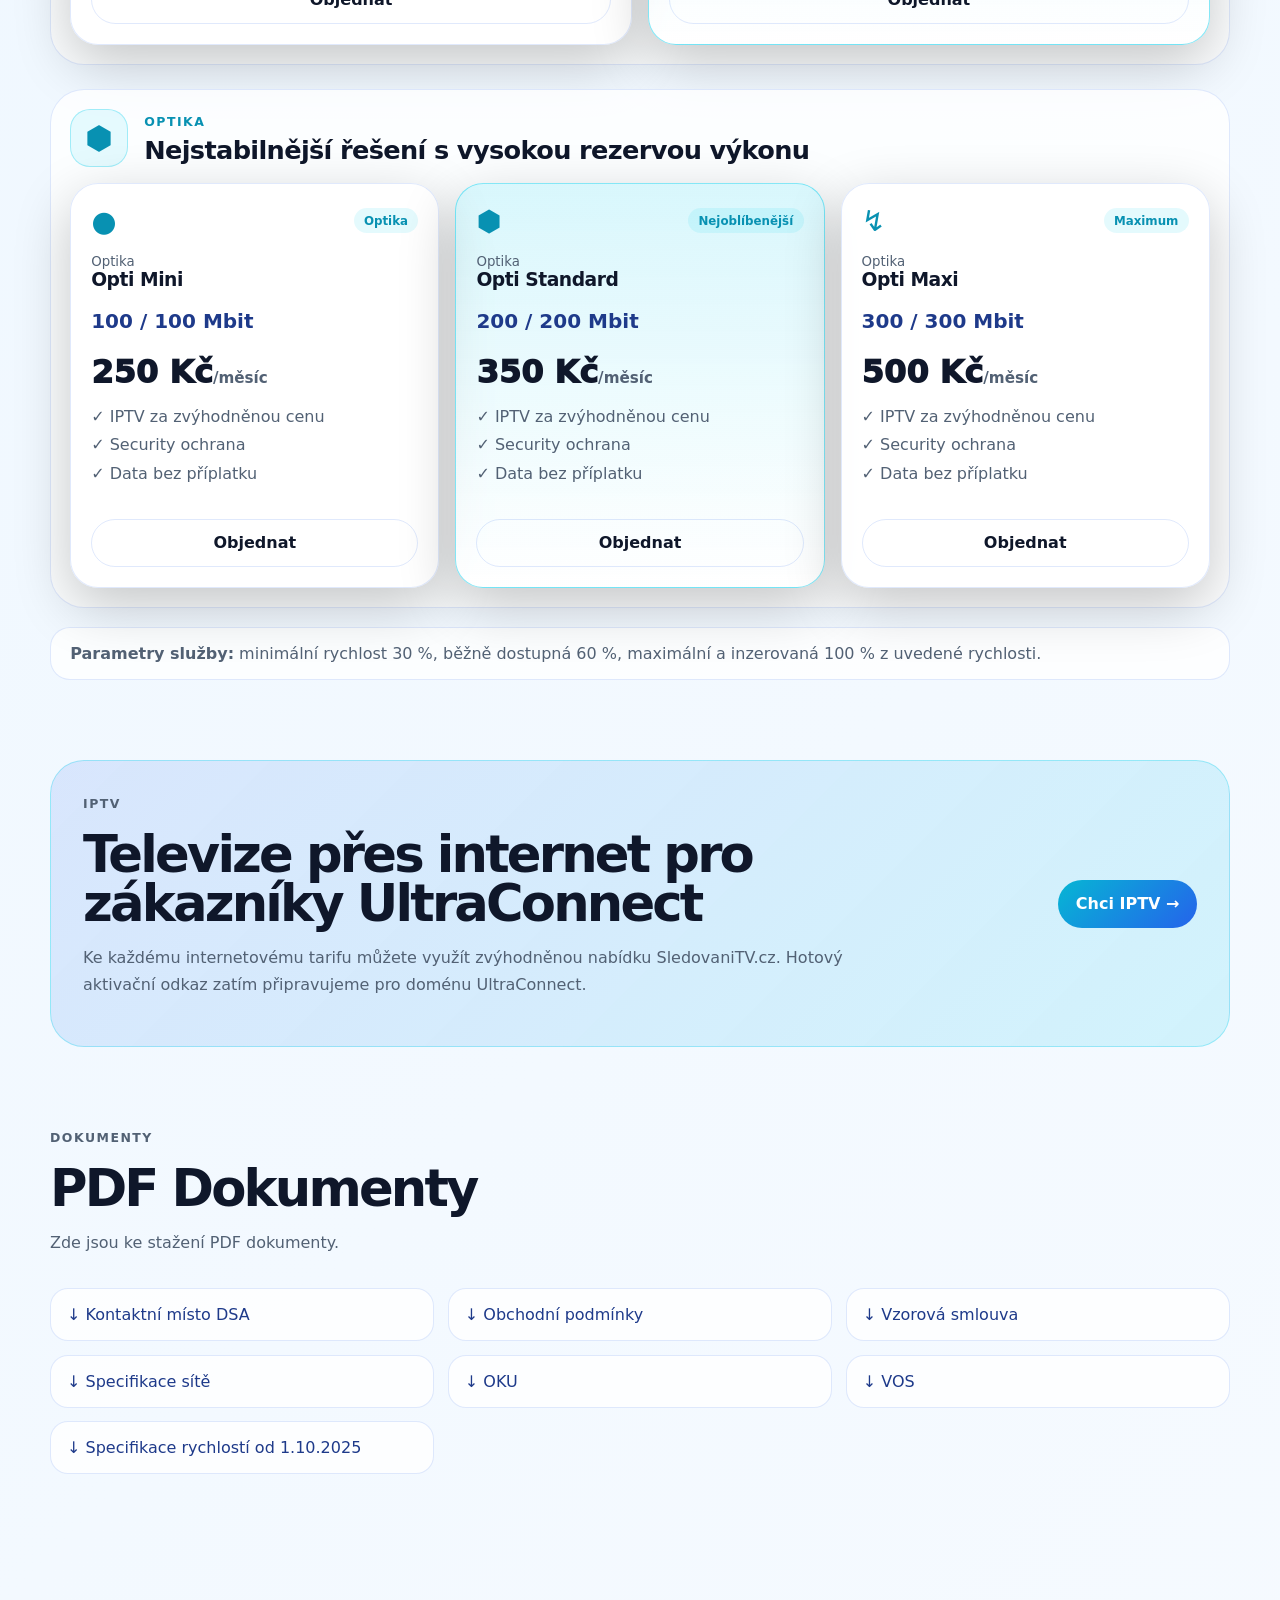
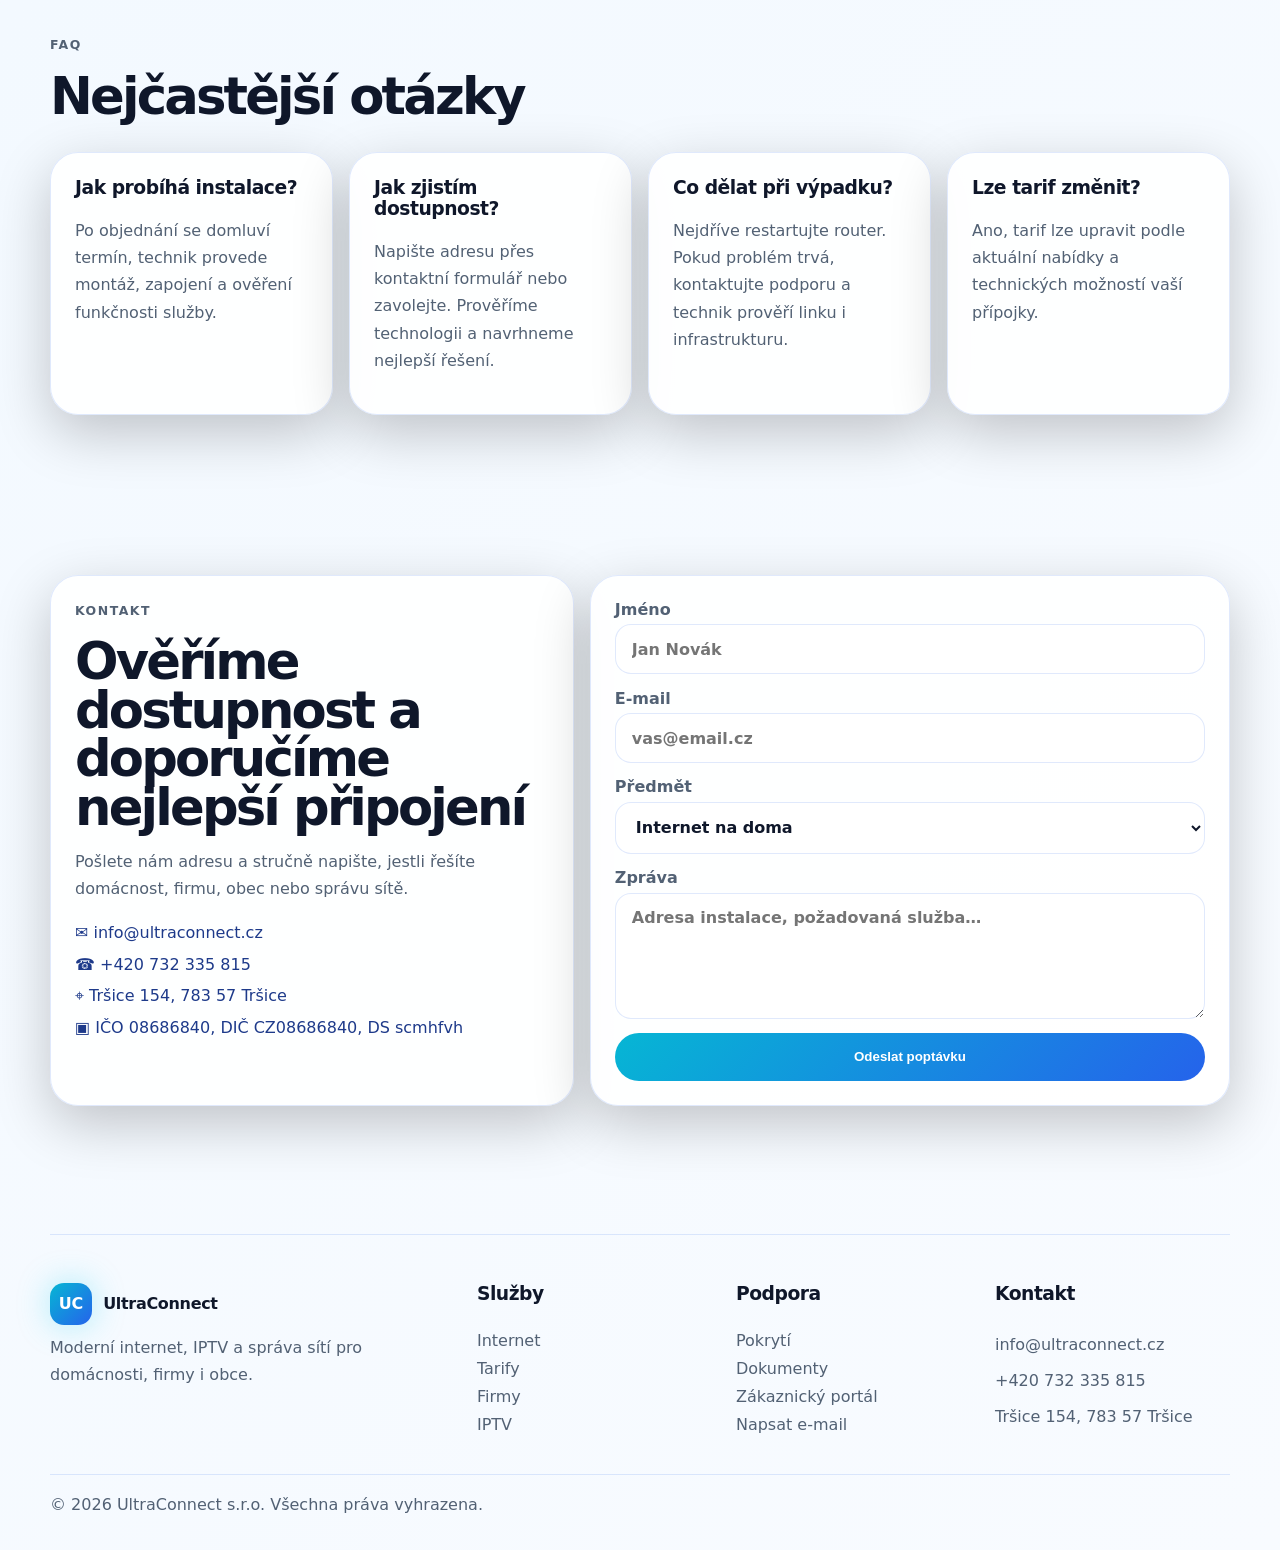
==== commit 8a8ddb64: "Update index.html" ====
--- a/index.html
+++ b/index.html
@@ -463,10 +463,9 @@
     <section class="section" id="dokumenty">
       <div class="section-heading">
         <p class="eyebrow">Dokumenty</p>
-        <h2>PDF soubory připravené k výměně za finální verze</h2>
-        <p>
-          Na webu jsou připravené odkazy s novými názvy pro UltraConnect.
-          Finální PDF lze vložit do složky <code>public/dokumenty</code>.
+        <h2>PDF Dokumenty</h2>
+        <p>
+          Zde jsou ke stažení PDF dokumenty</code>.
         </p>
       </div>
 
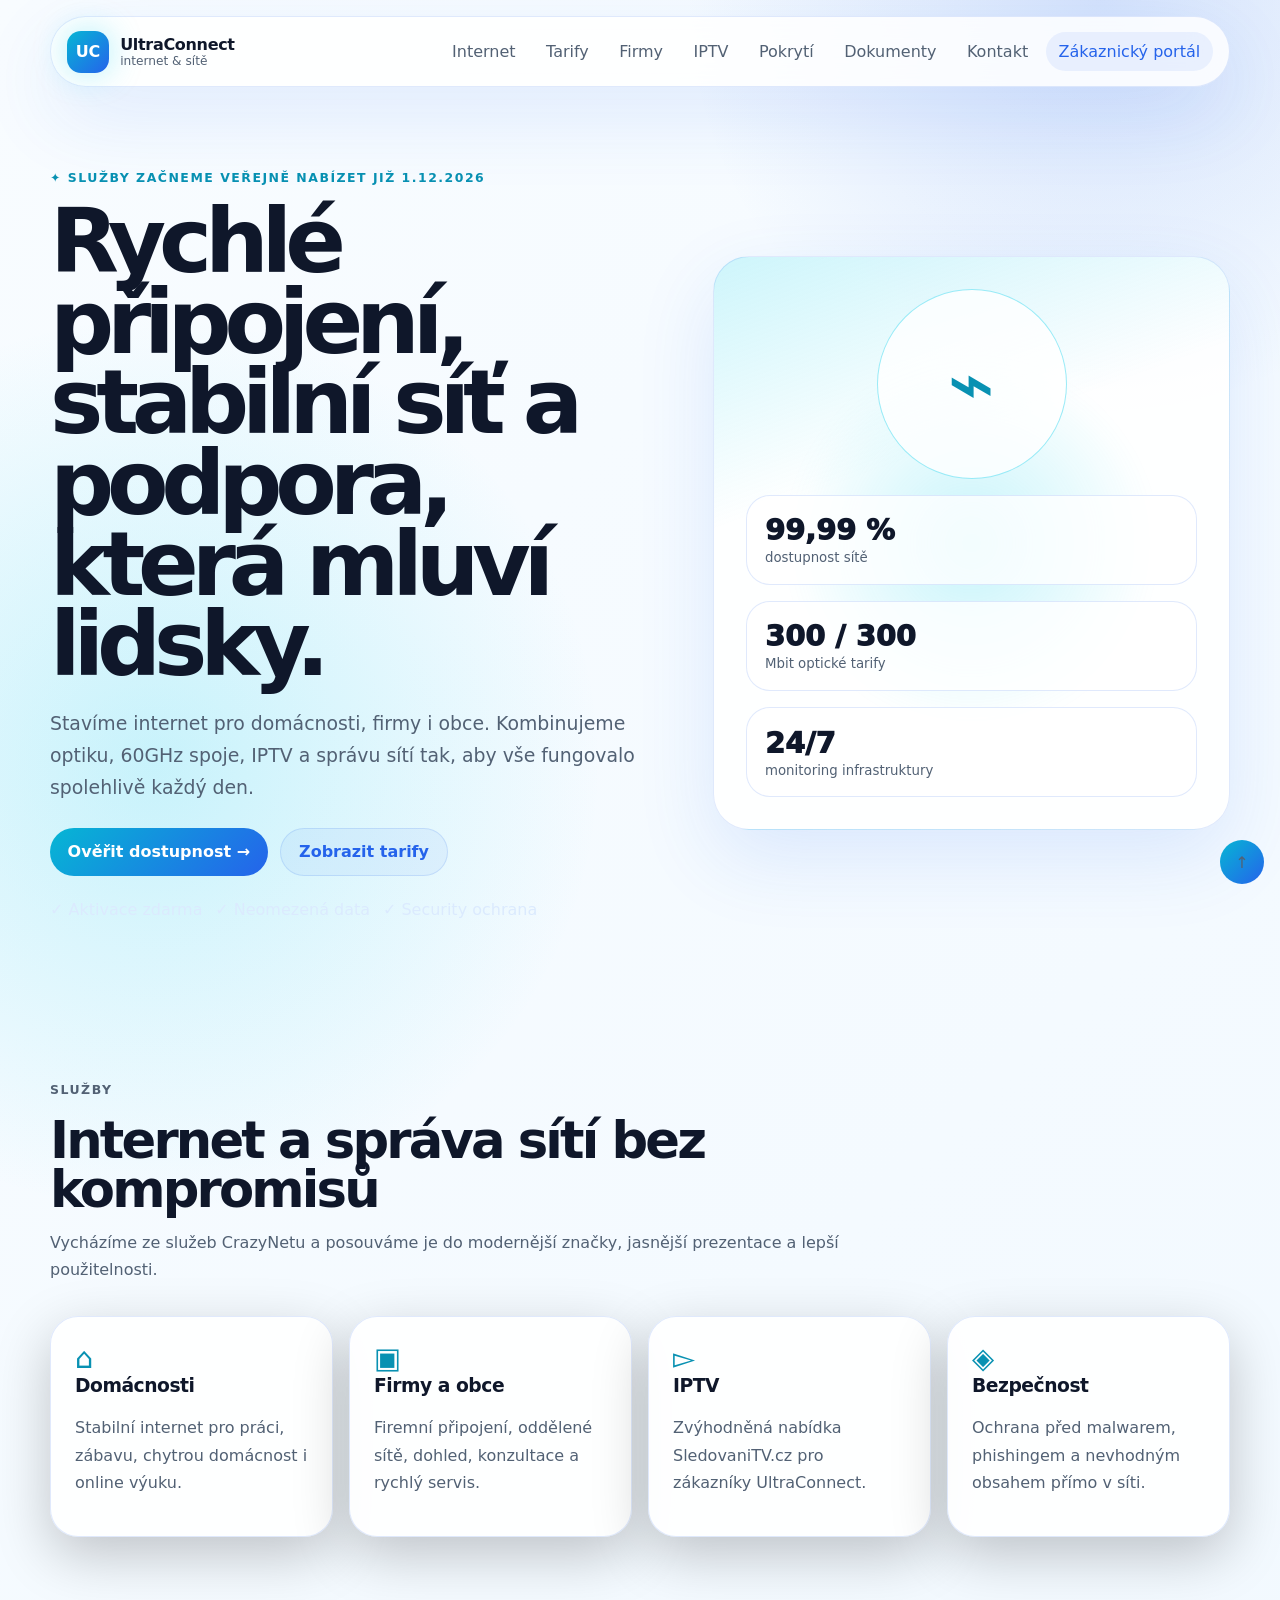
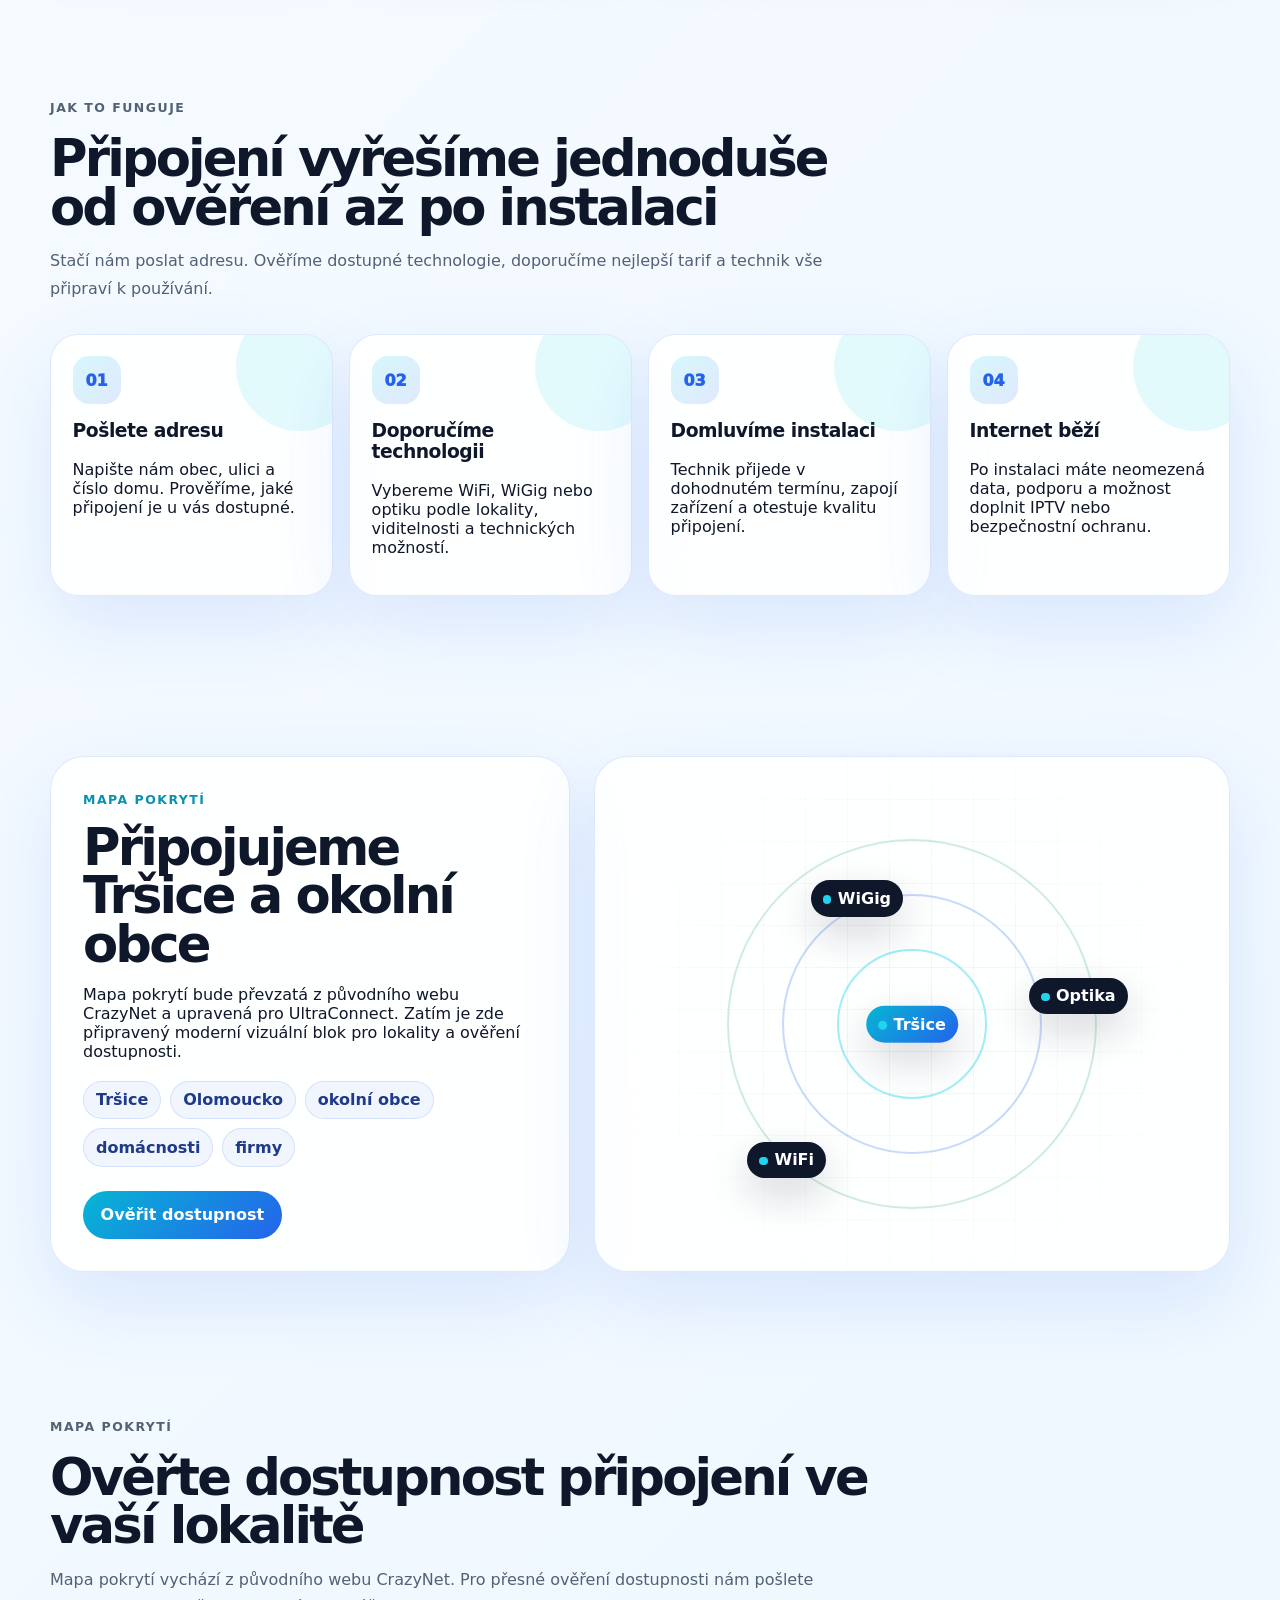
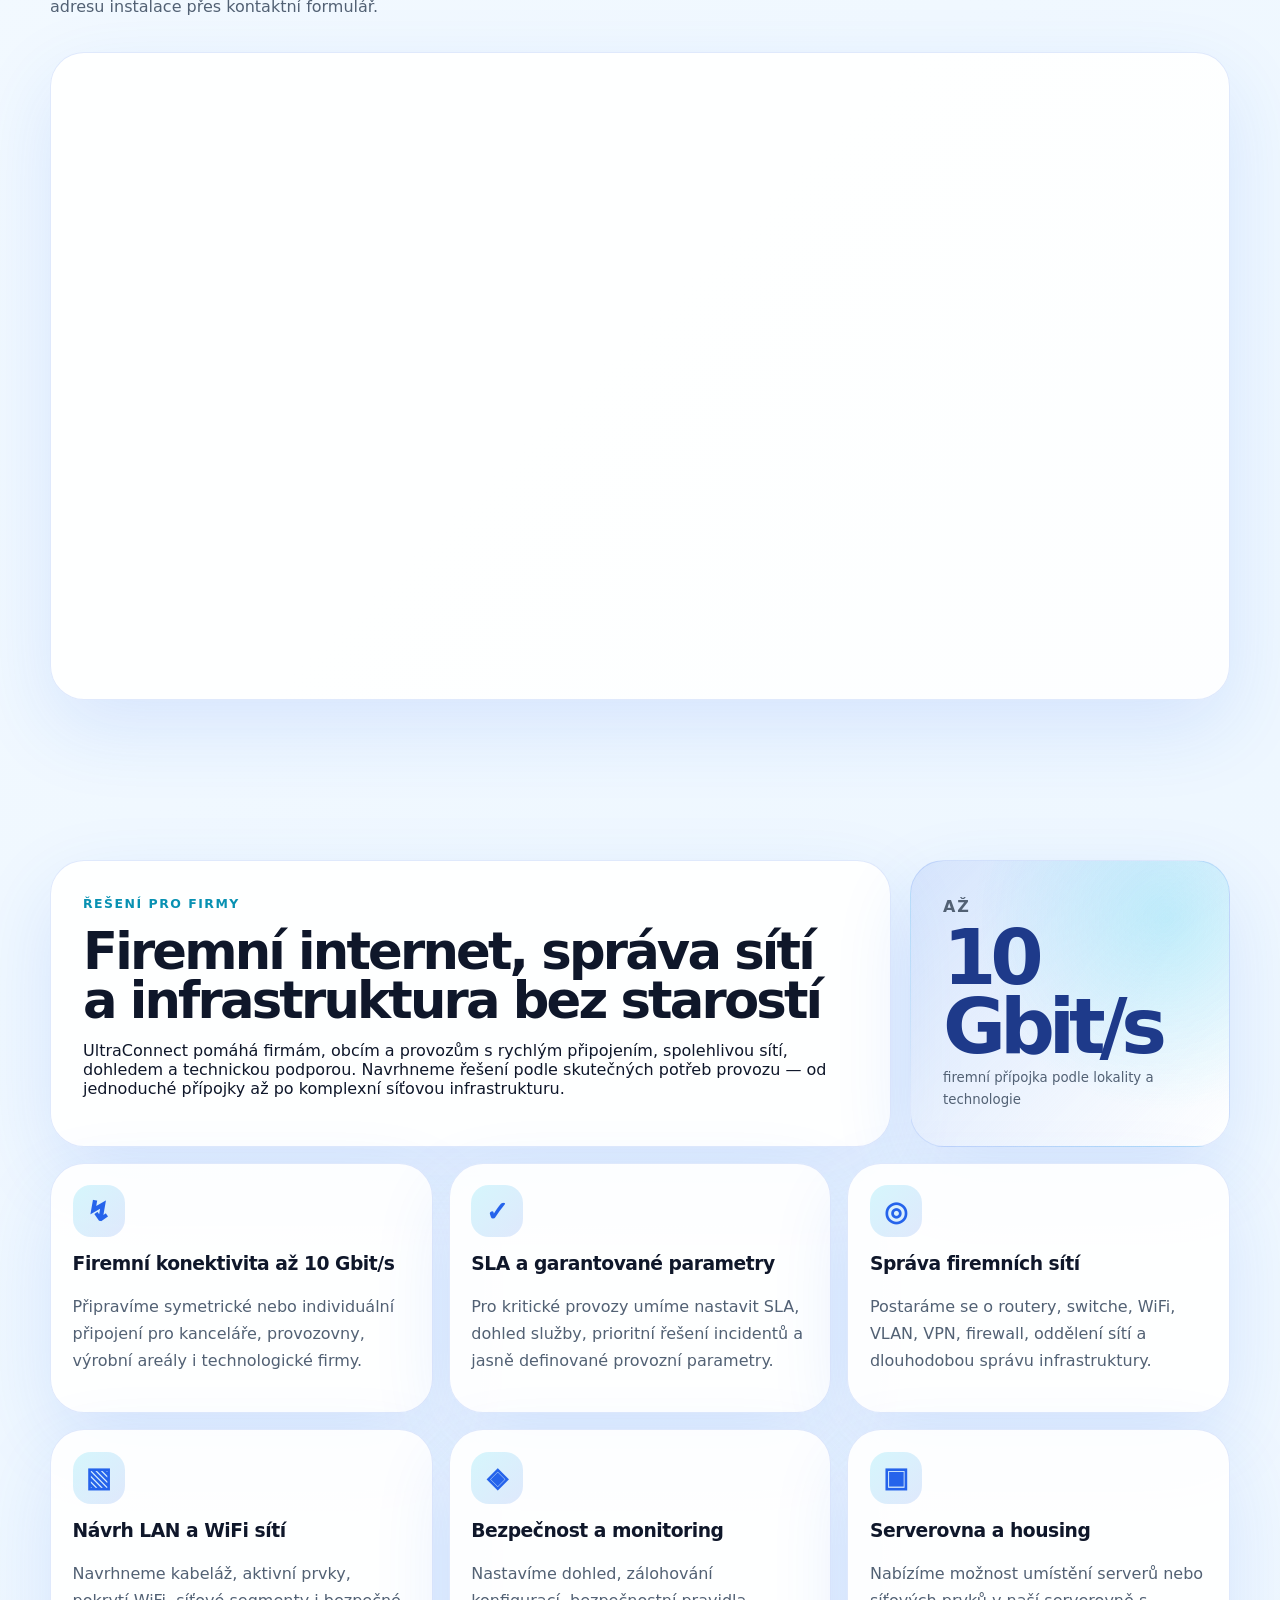
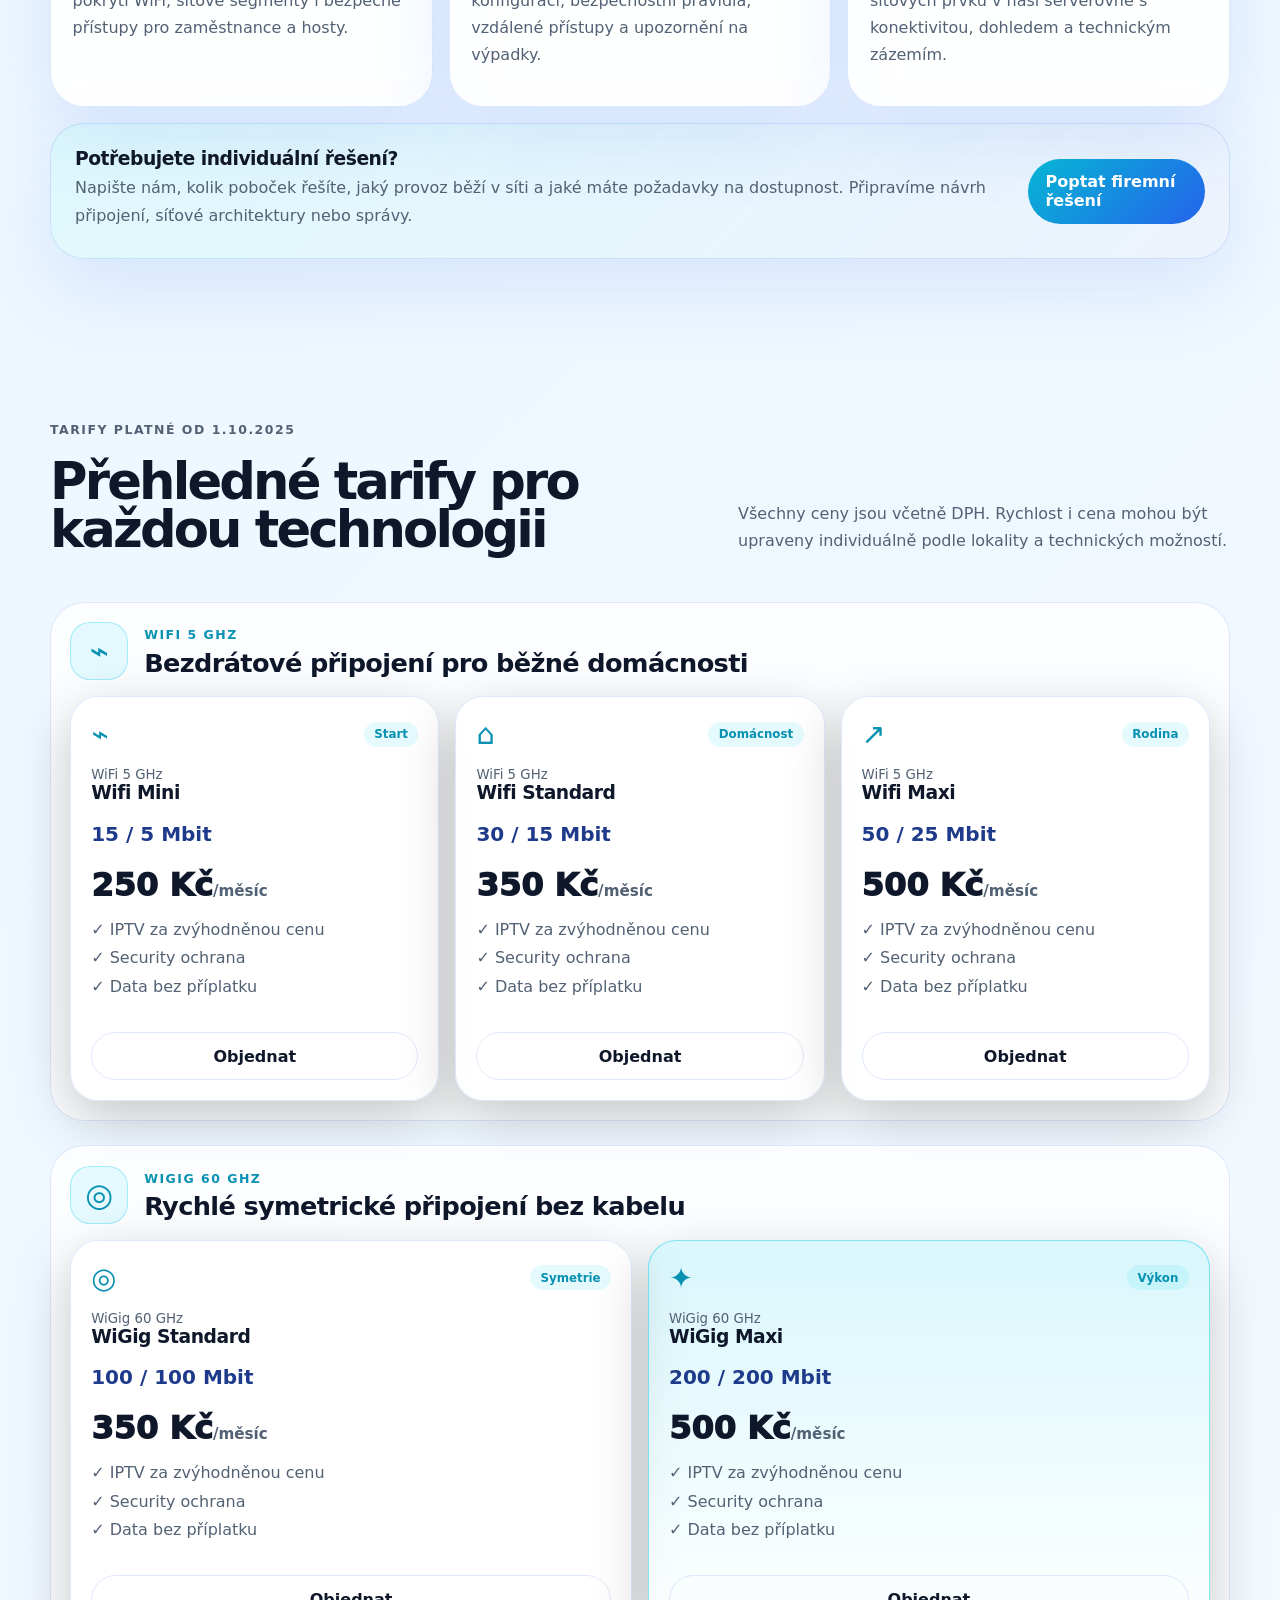
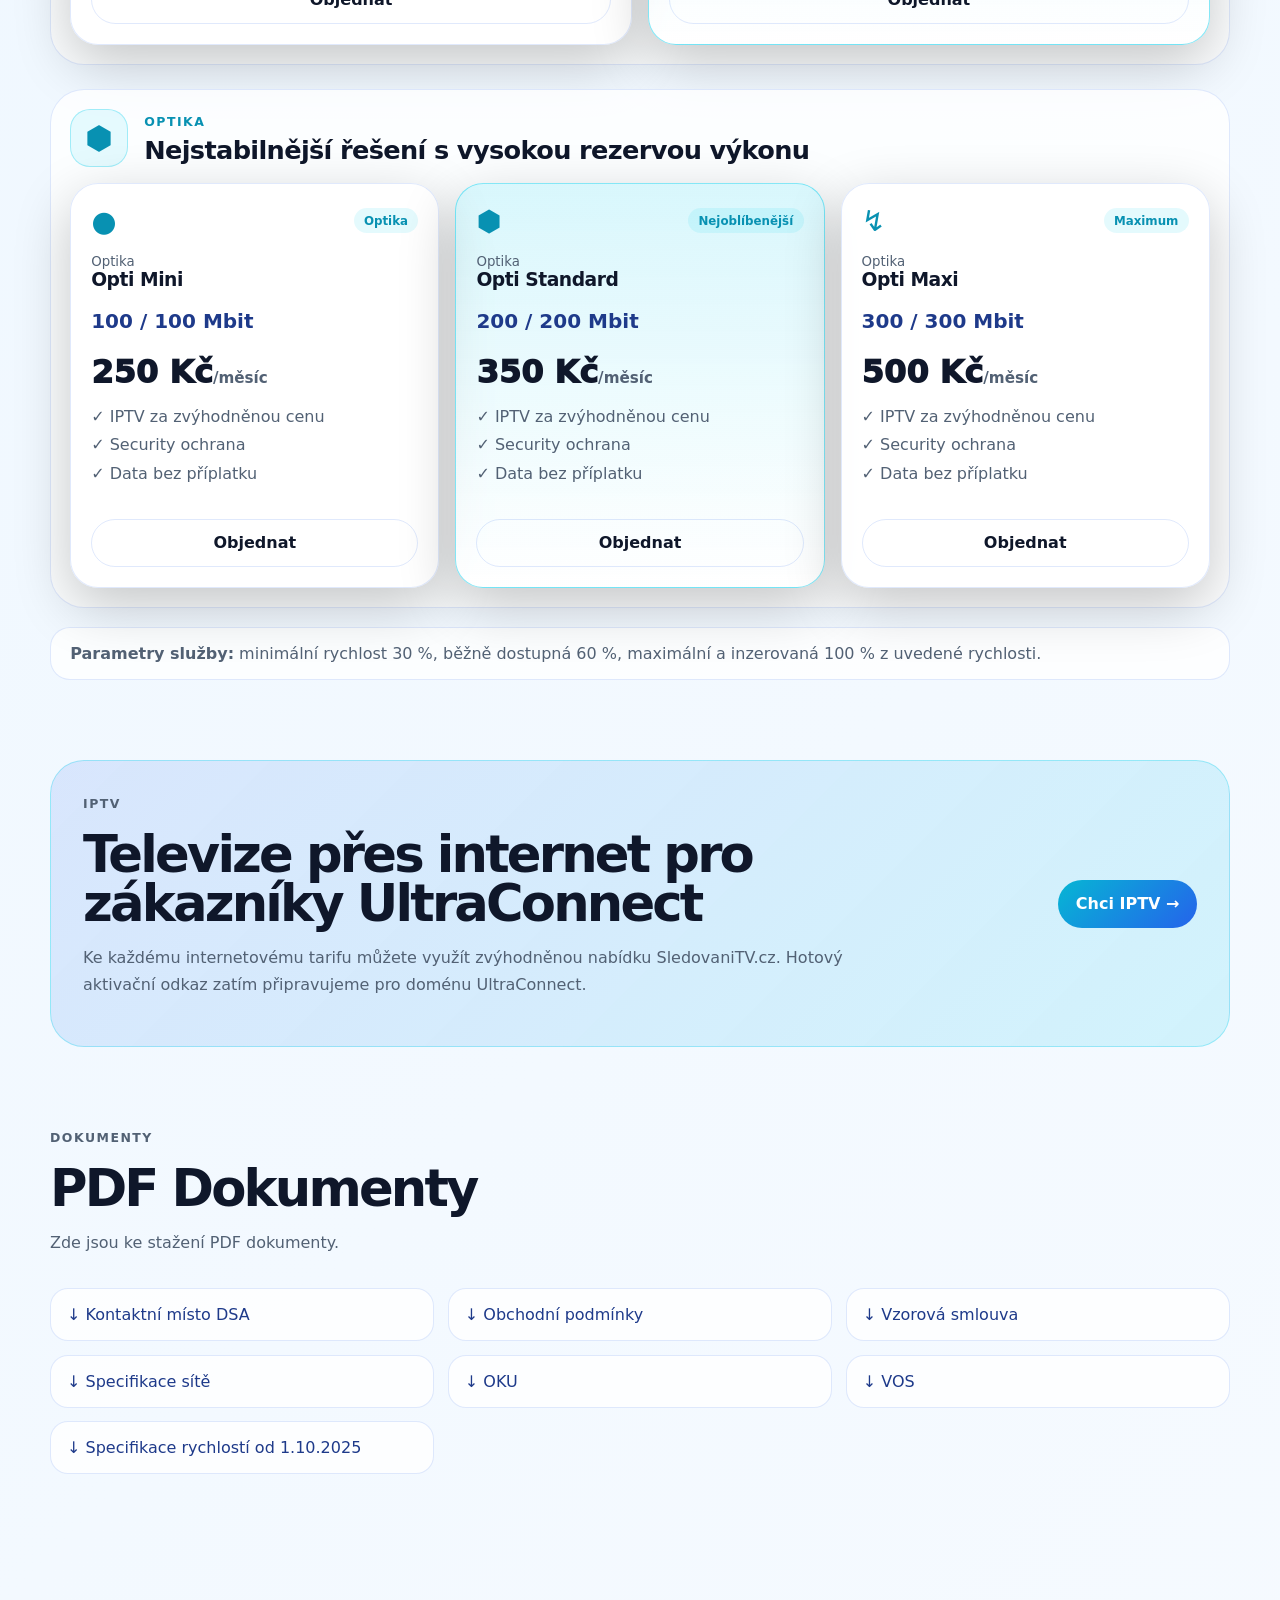
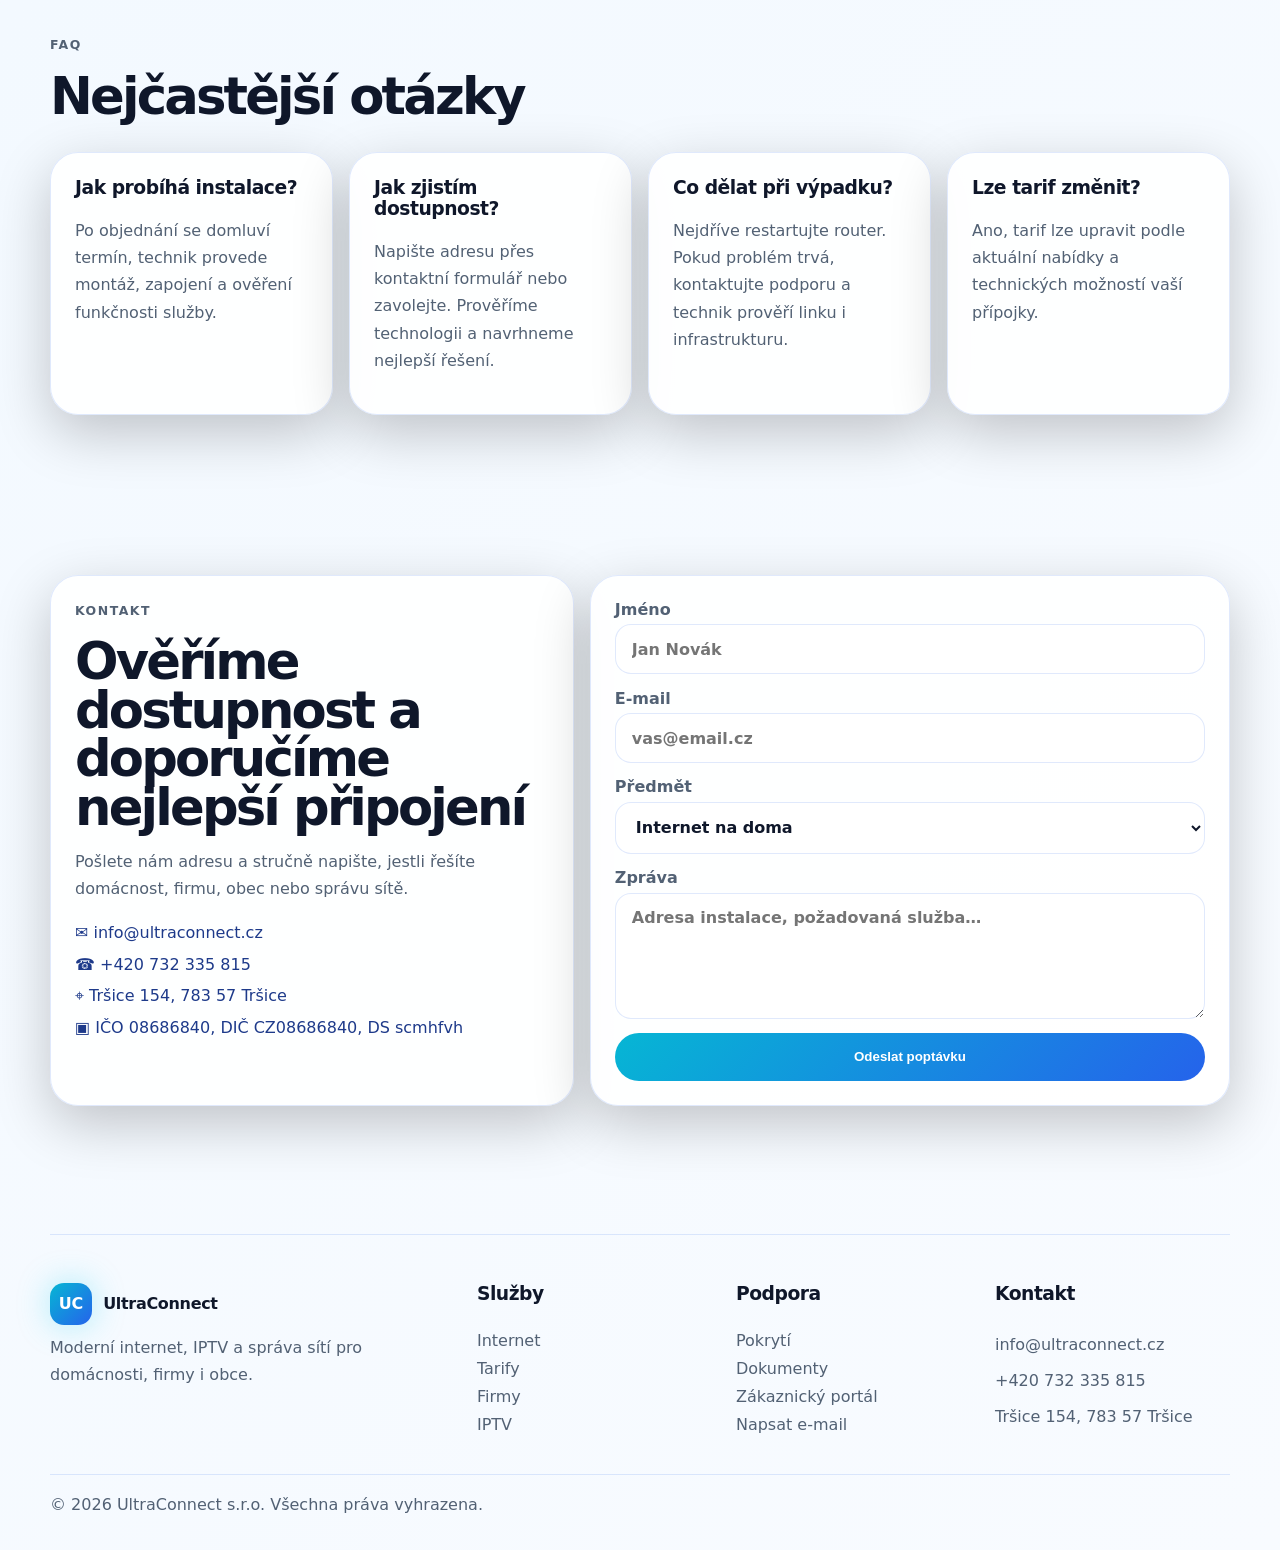
==== commit 15805c67: "Update service availability date in index.html" ====
--- a/index.html
+++ b/index.html
@@ -35,7 +35,7 @@
   <main>
     <section class="hero" id="top">
       <div class="hero-copy">
-        <p class="eyebrow">✦ Služby začneme veřejně nabízet již 1.9.2026</p>
+        <p class="eyebrow">✦ Služby začneme veřejně nabízet již 1.12.2026</p>
         <h1>Rychlé připojení, stabilní síť a podpora, která mluví lidsky.</h1>
         <p class="lead">
           Stavíme internet pro domácnosti, firmy i obce. Kombinujeme optiku, 60GHz spoje,
